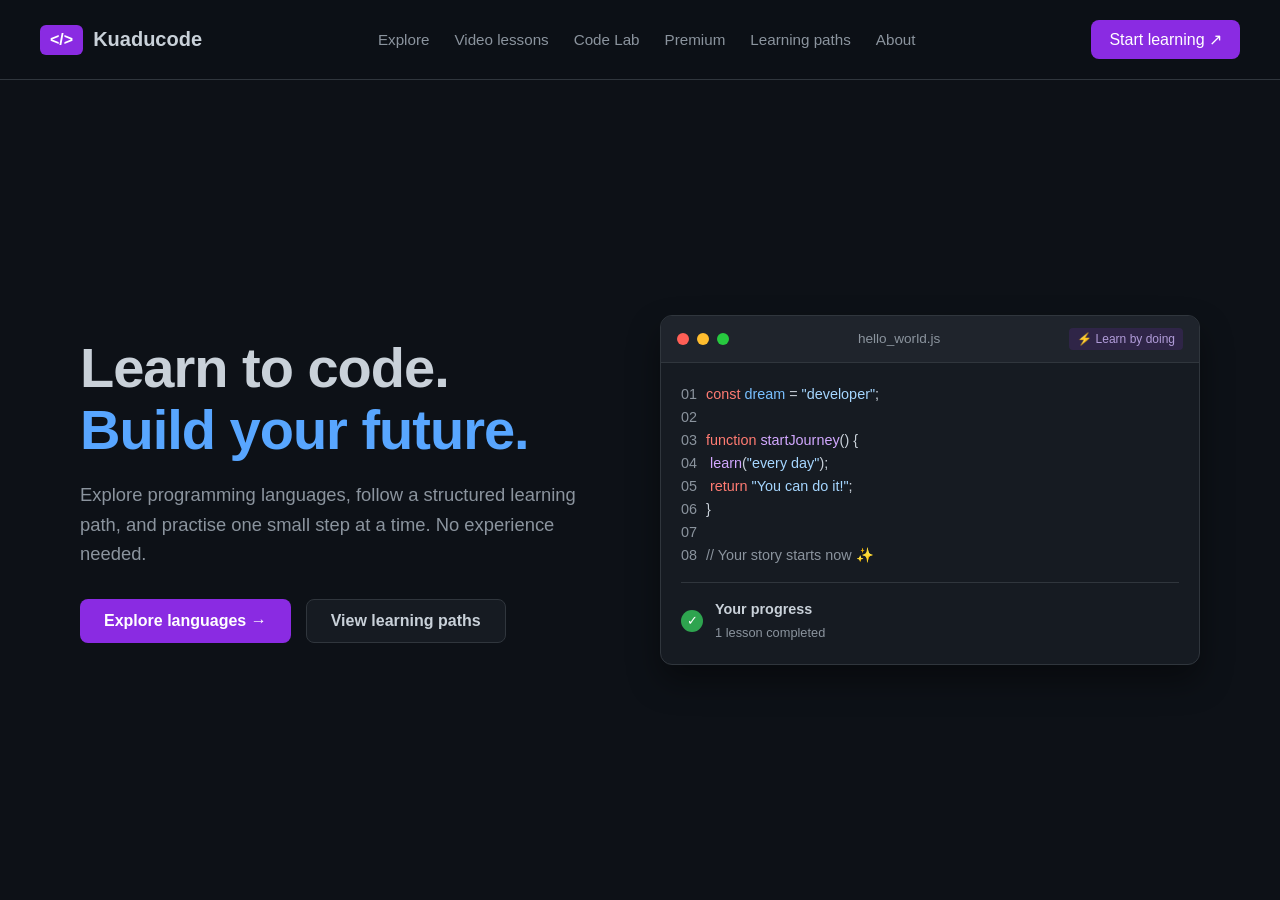
==== index.html @ ae0ae57b "Update index.html" ====
<!DOCTYPE html>
<html lang="en">
<head>
    <meta charset="UTF-8">
    <meta name="viewport" content="width=device-width, initial-scale=1.0">
    <title>KuaduCode — Learn to Code</title>
    <style>
        :root {
            --bg-base: #0d1117;
            --bg-surface: #161b22;
            --border-color: #30363d;
            --text-main: #c9d1d9;
            --text-muted: #8b949e;
            --accent-blue: #58a6ff;
            --accent-green: #2ea44f;
            --accent-purple: #8a2be2;
        }

        * {
            box-sizing: border-box;
            margin: 0;
            padding: 0;
            font-family: -apple-system, BlinkMacSystemFont, "Segoe UI", Roboto, Helvetica, Arial, sans-serif;
        }

        body {
            background-color: var(--bg-base);
            color: var(--text-main);
            min-height: 100vh;
            display: flex;
            flex-direction: column;
            overflow-x: hidden;
        }

        /* Navbar */
        header {
            display: flex;
            justify-content: space-between;
            align-items: center;
            padding: 20px 40px;
            border-bottom: 1px solid var(--border-color);
            background: rgba(13, 17, 23, 0.85);
            backdrop-filter: blur(10px);
            position: sticky;
            top: 0;
            z-index: 100;
        }

        .logo-container {
            display: flex;
            align-items: center;
            gap: 10px;
            text-decoration: none;
            color: var(--text-main);
            font-weight: bold;
            font-size: 1.25rem;
        }

        .logo-badge {
            background: var(--accent-purple);
            color: #fff;
            padding: 6px 10px;
            border-radius: 6px;
            font-size: 1rem;
        }

        nav {
            display: flex;
            gap: 25px;
            align-items: center;
        }

        nav a {
            color: var(--text-muted);
            text-decoration: none;
            font-size: 0.95rem;
            transition: color 0.2s;
        }

        nav a:hover {
            color: var(--accent-blue);
        }

        .btn-start {
            background-color: #8a2be2;
            color: white;
            padding: 10px 18px;
            border-radius: 8px;
            text-decoration: none;
            font-weight: 500;
            transition: background 0.2s;
        }

        .btn-start:hover {
            background-color: #7b1fa2;
        }

        /* Hero Section */
        .hero {
            display: grid;
            grid-template-columns: 1fr 1fr;
            gap: 40px;
            padding: 80px 40px;
            max-width: 1200px;
            margin: 0 auto;
            align-items: center;
            flex: 1;
        }

        .hero-content h1 {
            font-size: 3.5rem;
            line-height: 1.1;
            margin-bottom: 20px;
            letter-spacing: -1px;
        }

        .hero-content h1 span {
            color: var(--accent-blue);
        }

        .hero-content p {
            color: var(--text-muted);
            font-size: 1.15rem;
            line-height: 1.6;
            margin-bottom: 30px;
        }

        .hero-buttons {
            display: flex;
            gap: 15px;
        }

        .btn-primary {
            background-color: #8a2be2;
            color: white;
            padding: 12px 24px;
            border-radius: 8px;
            text-decoration: none;
            font-weight: 600;
            display: inline-flex;
            align-items: center;
            gap: 8px;
        }

        .btn-secondary {
            background-color: var(--bg-surface);
            border: 1px solid var(--border-color);
            color: var(--text-main);
            padding: 12px 24px;
            border-radius: 8px;
            text-decoration: none;
            font-weight: 600;
        }

        .btn-primary:hover { background-color: #7b1fa2; }
        .btn-secondary:hover { border-color: var(--text-muted); }

        /* Code Preview Card */
        .code-preview {
            background-color: var(--bg-surface);
            border: 1px solid var(--border-color);
            border-radius: 12px;
            box-shadow: 0 16px 32px rgba(0,0,0,0.4);
            overflow: hidden;
        }

        .code-header {
            background: #1f242c;
            padding: 12px 16px;
            display: flex;
            align-items: center;
            justify-content: space-between;
            border-bottom: 1px solid var(--border-color);
        }

        .code-dots {
            display: flex;
            gap: 8px;
        }

        .dot {
            width: 12px;
            height: 12px;
            border-radius: 50%;
        }

        .dot-red { background: #ff5f56; }
        .dot-yellow { background: #ffbd2e; }
        .dot-green { background: #27c93f; }

        .code-title {
            font-size: 0.85rem;
            color: var(--text-muted);
        }

        .code-badge {
            background: rgba(138, 43, 226, 0.15);
            color: #b19cd9;
            padding: 4px 8px;
            border-radius: 4px;
            font-size: 0.75rem;
        }

        .code-body {
            padding: 20px;
            font-family: ui-monospace, SFMono-Regular, Menlo, Monaco, Consolas, monospace;
            font-size: 0.9rem;
            line-height: 1.6;
        }

        .line-num {
            color: var(--text-muted);
            display: inline-block;
            width: 25px;
            user-select: none;
        }

        .kw { color: #ff7b72; }
        .var { color: #79c0ff; }
        .str { color: #a5d6ff; }
        .func { color: #d2a8ff; }

        .progress-box {
            margin-top: 15px;
            padding-top: 15px;
            border-top: 1px solid var(--border-color);
            display: flex;
            align-items: center;
            gap: 12px;
            font-family: sans-serif;
            font-size: 0.9rem;
        }

        .check-icon {
            background: var(--accent-green);
            color: white;
            width: 22px;
            height: 22px;
            border-radius: 50%;
            display: flex;
            align-items: center;
            justify-content: center;
            font-size: 0.8rem;
        }

        @media (max-width: 900px) {
            .hero {
                grid-template-columns: 1fr;
                padding: 40px 20px;
            }
            .hero-content h1 {
                font-size: 2.5rem;
            }
            header {
                padding: 15px 20px;
            }
            nav {
                display: none;
            }
        }
    </style>
</head>
<body>

    <header>
        <a href="#" class="logo-container">
            <div class="logo-badge">&lt;/&gt;</div>
            Kuaducode
        </a>
        <nav>
            <a href="#">Explore</a>
            <a href="#">Video lessons</a>
            <a href="code.html">Code Lab</a>
            <a href="premium.html">Premium</a>
            <a href="#">Learning paths</a>
            <a href="#">About</a>
        </nav>
        <a href="code.html" class="btn-start">Start learning ↗</a>
    </header>

    <main class="hero">
        <div class="hero-content">
            <h1>Learn to code.<br><span>Build your future.</span></h1>
            <p>Explore programming languages, follow a structured learning path, and practise one small step at a time. No experience needed.</p>
            <div class="hero-buttons">
                <a href="code.html" class="btn-primary">Explore languages →</a>
                <a href="#" class="btn-secondary">View learning paths</a>
            </div>
        </div>

        <div class="code-preview">
            <div class="code-header">
                <div class="code-dots">
                    <div class="dot dot-red"></div>
                    <div class="dot dot-yellow"></div>
                    <div class="dot dot-green"></div>
                </div>
                <div class="code-title">hello_world.js</div>
                <div class="code-badge">⚡ Learn by doing</div>
            </div>
            <div class="code-body">
                <div><span class="line-num">01</span><span class="kw">const</span> <span class="var">dream</span> = <span class="str">"developer"</span>;</div>
                <div><span class="line-num">02</span></div>
                <div><span class="line-num">03</span><span class="kw">function</span> <span class="func">startJourney</span>() {</div>
                <div><span class="line-num">04</span>    <span class="func">learn</span>(<span class="str">"every day"</span>);</div>
                <div><span class="line-num">05</span>    <span class="kw">return</span> <span class="str">"You can do it!"</span>;</div>
                <div><span class="line-num">06</span>}</div>
                <div><span class="line-num">07</span></div>
                <div><span class="line-num">08</span><span style="color: var(--text-muted)">// Your story starts now ✨</span></div>
                
                <div class="progress-box">
                    <div class="check-icon">✓</div>
                    <div>
                        <strong>Your progress</strong><br>
                        <span style="color: var(--text-muted); font-size: 0.8rem;">1 lesson completed</span>
                    </div>
                </div>
            </div>
        </div>
    </main>

</body>
</html>
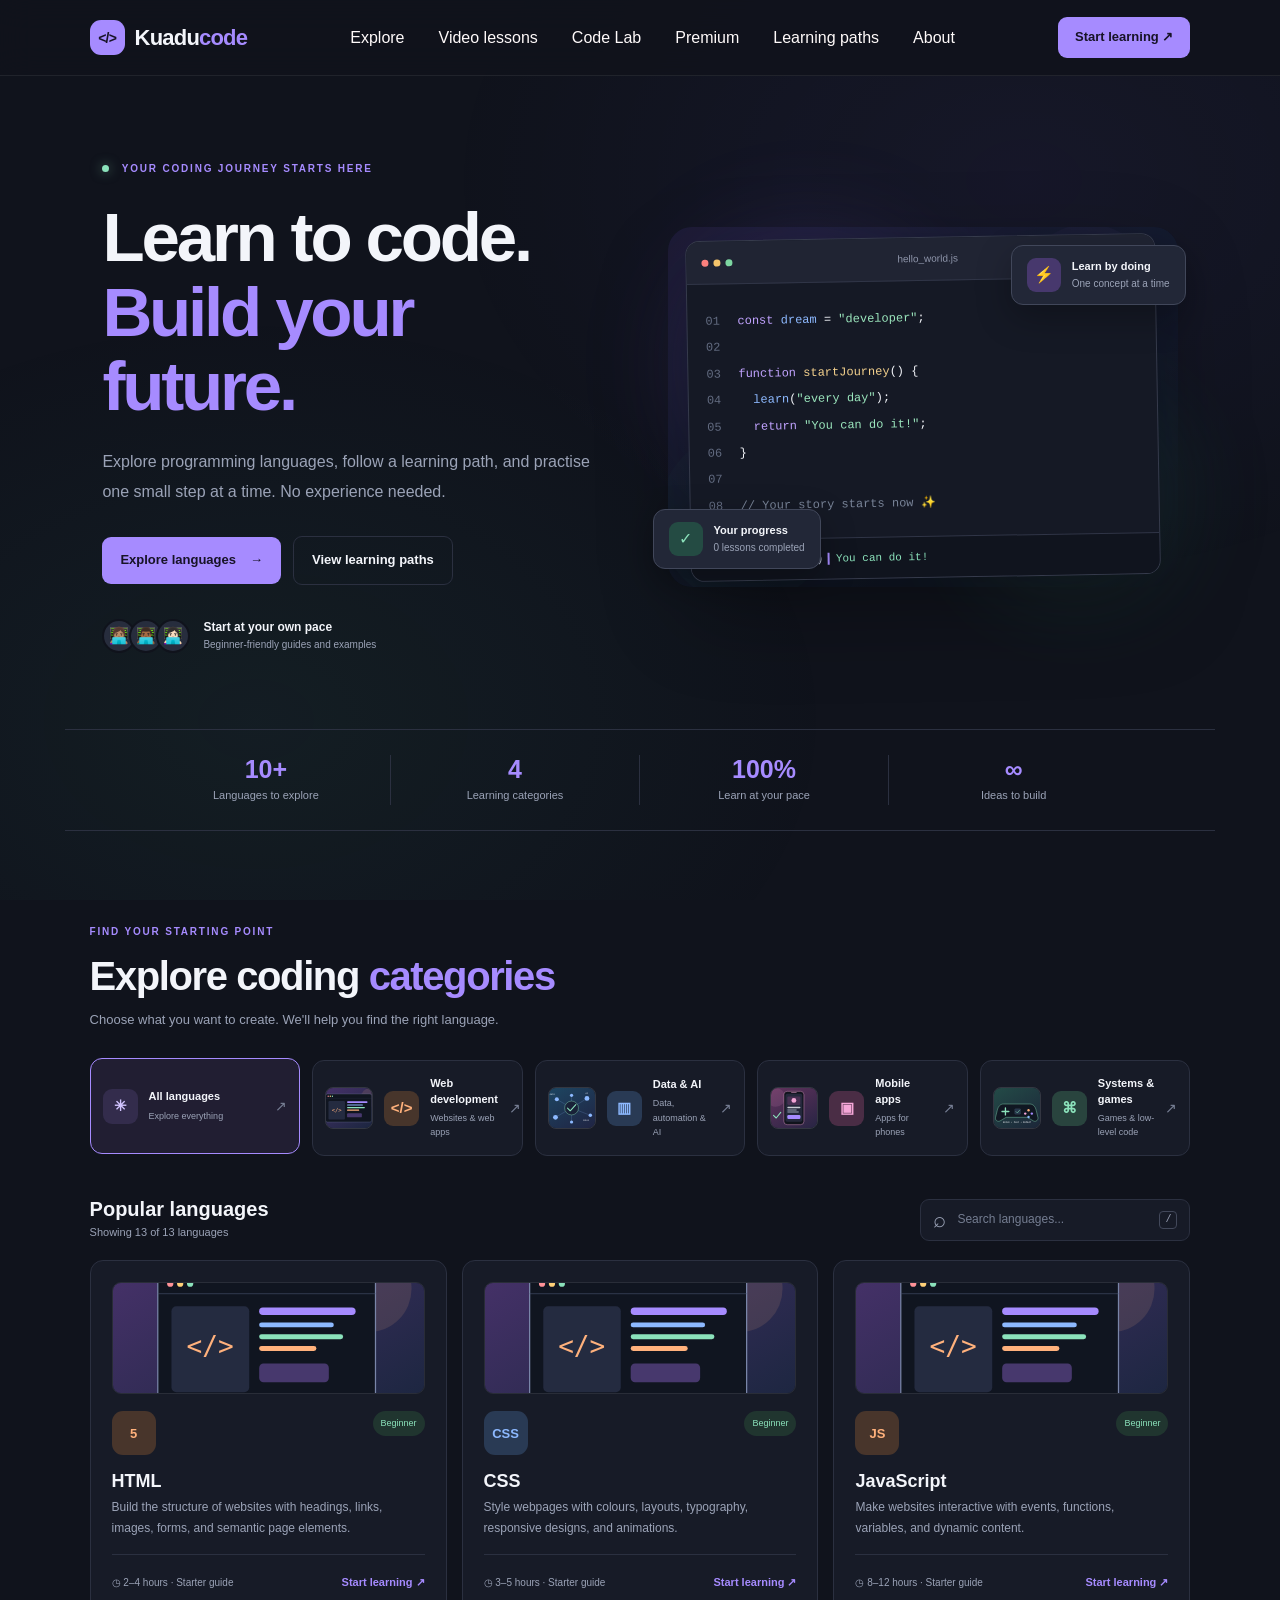
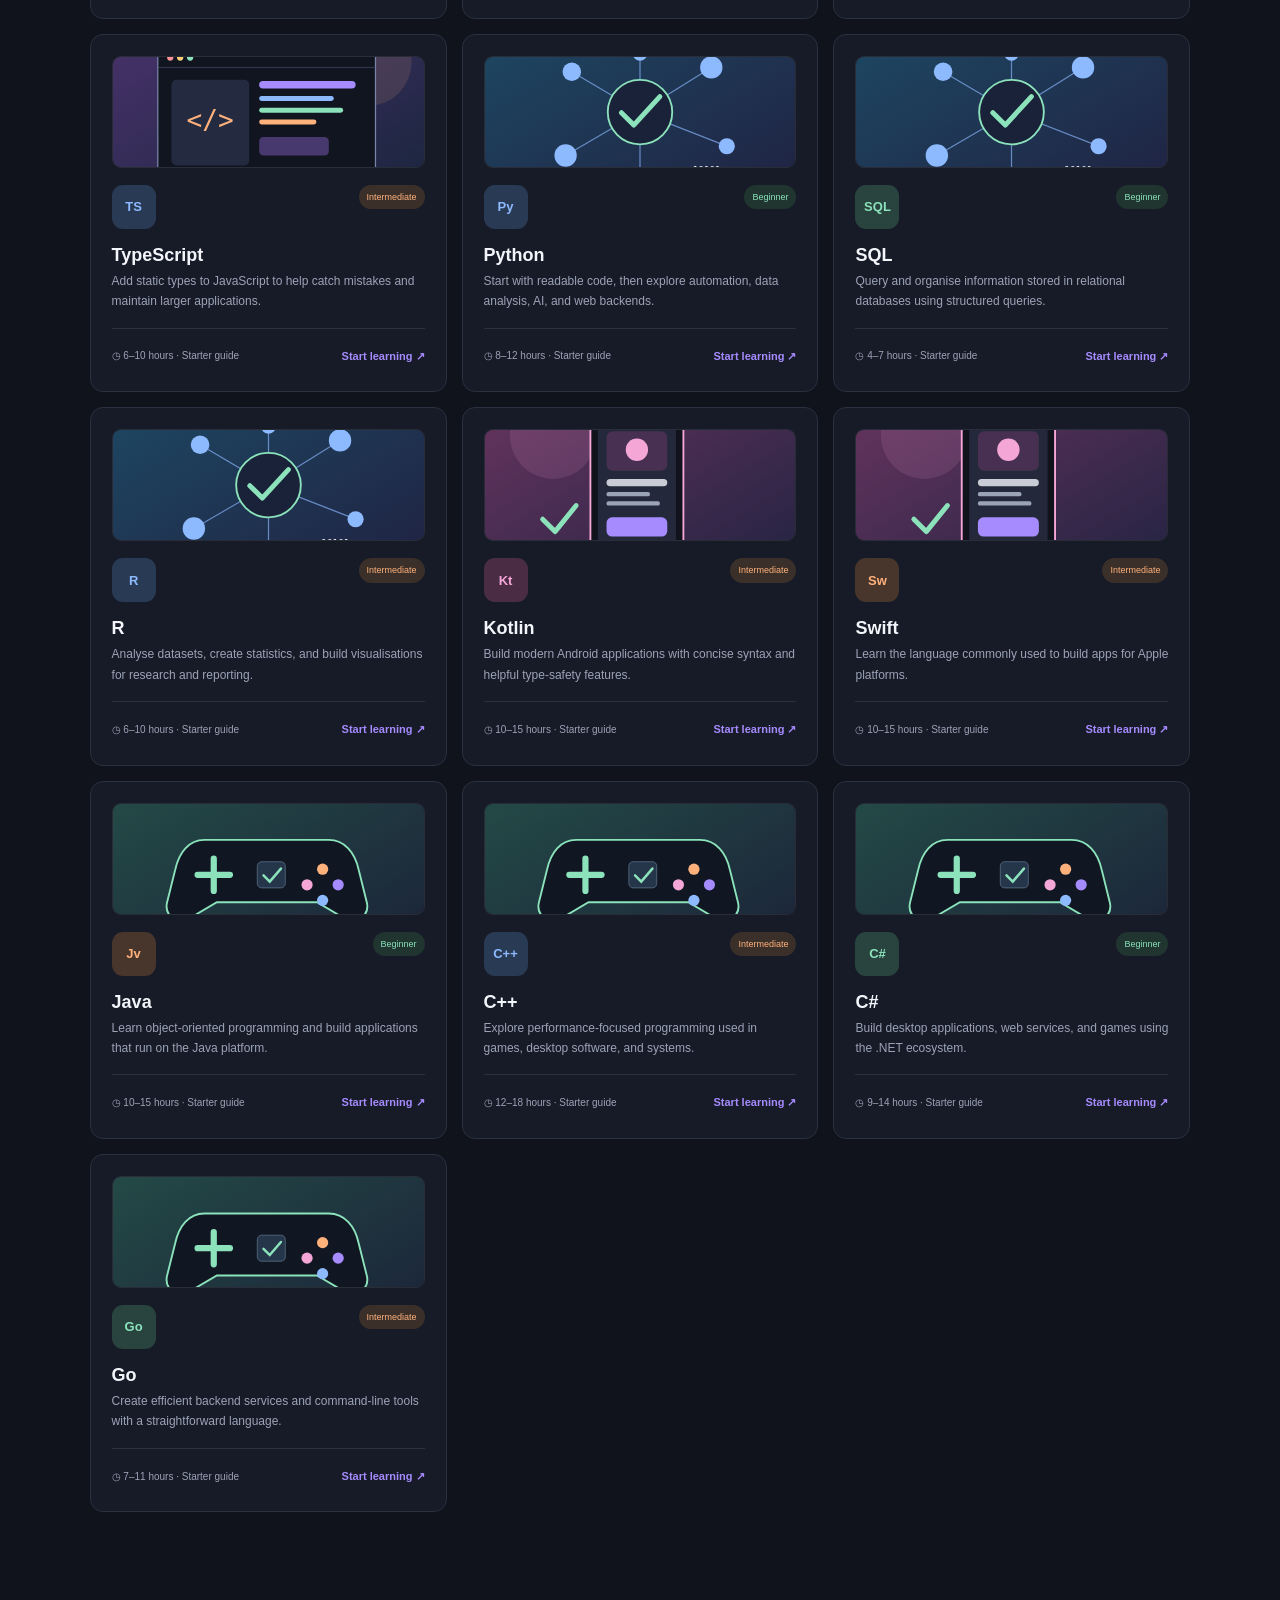
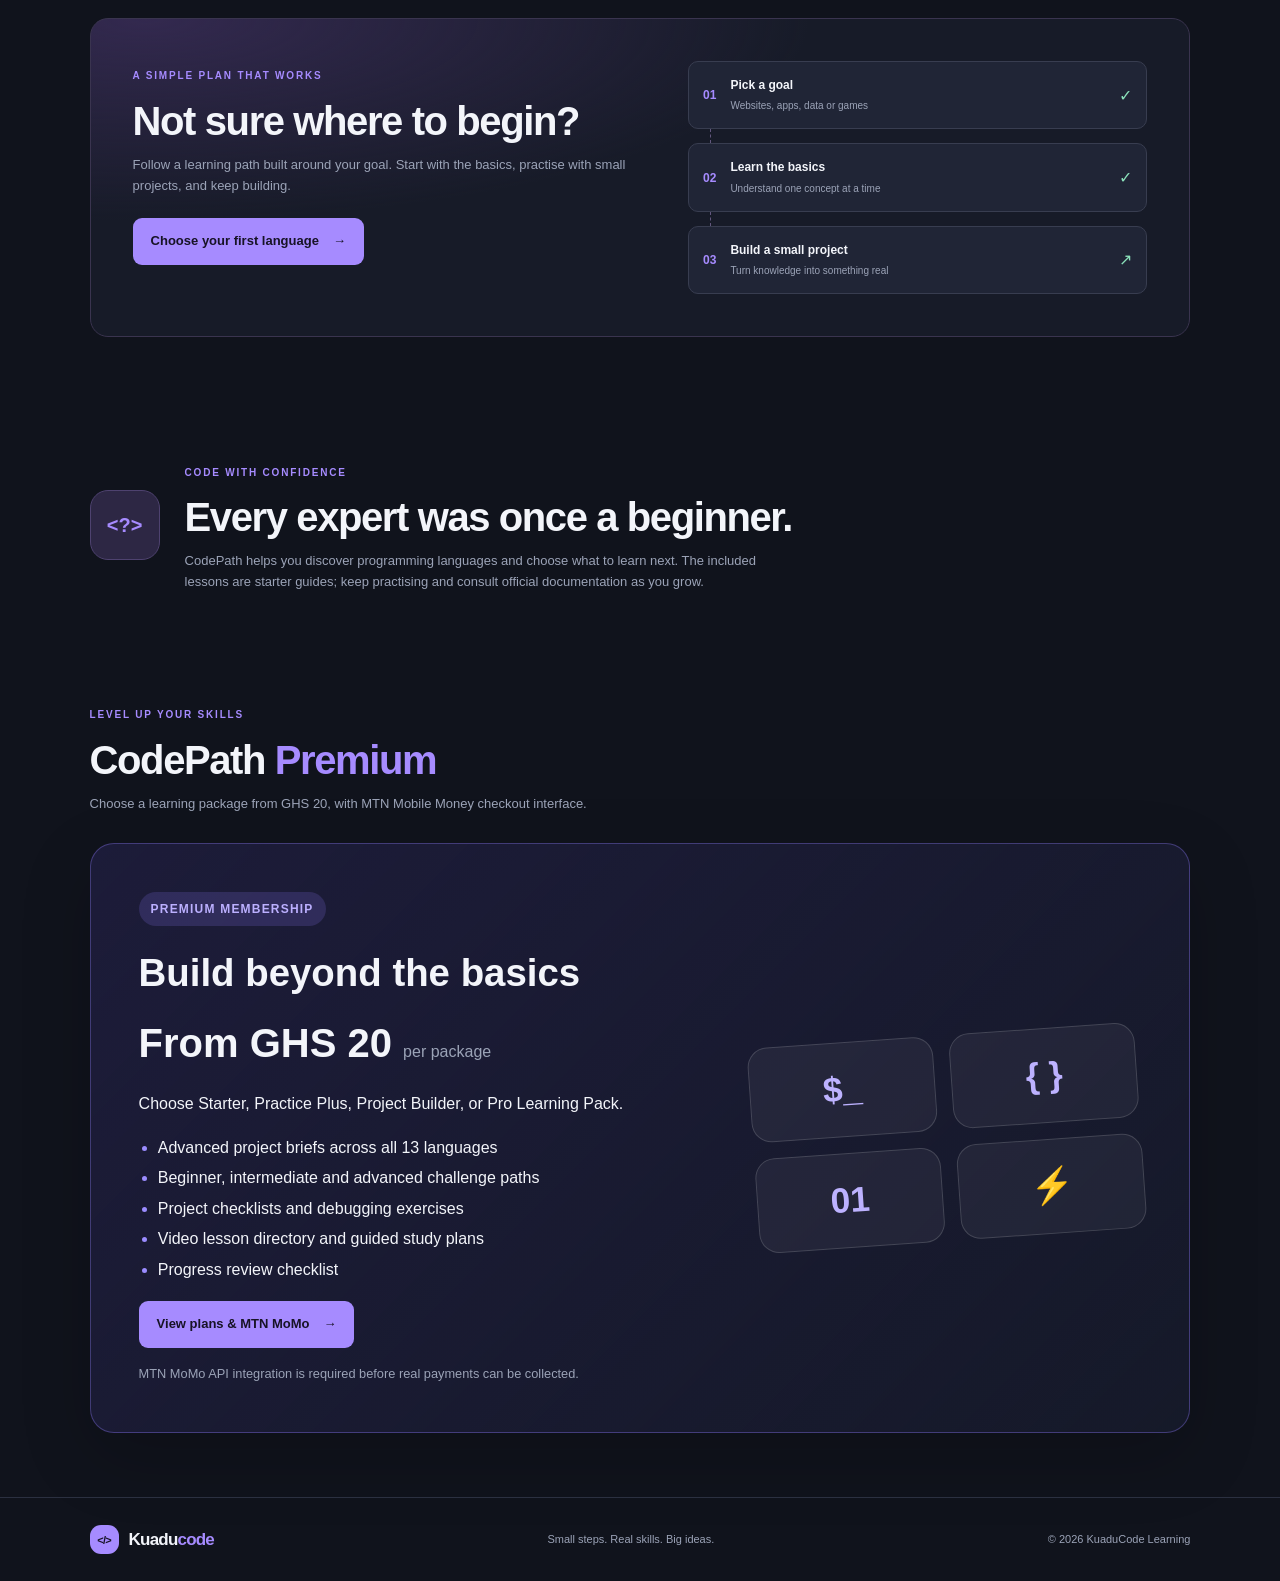
==== commit d51b0def: "Update index.html" ====
--- a/index.html
+++ b/index.html
@@ -1,323 +1,139 @@
 <!DOCTYPE html>
 <html lang="en">
 <head>
-    <meta charset="UTF-8">
-    <meta name="viewport" content="width=device-width, initial-scale=1.0">
-    <title>KuaduCode — Learn to Code</title>
-    <style>
-        :root {
-            --bg-base: #0d1117;
-            --bg-surface: #161b22;
-            --border-color: #30363d;
-            --text-main: #c9d1d9;
-            --text-muted: #8b949e;
-            --accent-blue: #58a6ff;
-            --accent-green: #2ea44f;
-            --accent-purple: #8a2be2;
-        }
-
-        * {
-            box-sizing: border-box;
-            margin: 0;
-            padding: 0;
-            font-family: -apple-system, BlinkMacSystemFont, "Segoe UI", Roboto, Helvetica, Arial, sans-serif;
-        }
-
-        body {
-            background-color: var(--bg-base);
-            color: var(--text-main);
-            min-height: 100vh;
-            display: flex;
-            flex-direction: column;
-            overflow-x: hidden;
-        }
-
-        /* Navbar */
-        header {
-            display: flex;
-            justify-content: space-between;
-            align-items: center;
-            padding: 20px 40px;
-            border-bottom: 1px solid var(--border-color);
-            background: rgba(13, 17, 23, 0.85);
-            backdrop-filter: blur(10px);
-            position: sticky;
-            top: 0;
-            z-index: 100;
-        }
-
-        .logo-container {
-            display: flex;
-            align-items: center;
-            gap: 10px;
-            text-decoration: none;
-            color: var(--text-main);
-            font-weight: bold;
-            font-size: 1.25rem;
-        }
-
-        .logo-badge {
-            background: var(--accent-purple);
-            color: #fff;
-            padding: 6px 10px;
-            border-radius: 6px;
-            font-size: 1rem;
-        }
-
-        nav {
-            display: flex;
-            gap: 25px;
-            align-items: center;
-        }
-
-        nav a {
-            color: var(--text-muted);
-            text-decoration: none;
-            font-size: 0.95rem;
-            transition: color 0.2s;
-        }
-
-        nav a:hover {
-            color: var(--accent-blue);
-        }
-
-        .btn-start {
-            background-color: #8a2be2;
-            color: white;
-            padding: 10px 18px;
-            border-radius: 8px;
-            text-decoration: none;
-            font-weight: 500;
-            transition: background 0.2s;
-        }
-
-        .btn-start:hover {
-            background-color: #7b1fa2;
-        }
-
-        /* Hero Section */
-        .hero {
-            display: grid;
-            grid-template-columns: 1fr 1fr;
-            gap: 40px;
-            padding: 80px 40px;
-            max-width: 1200px;
-            margin: 0 auto;
-            align-items: center;
-            flex: 1;
-        }
-
-        .hero-content h1 {
-            font-size: 3.5rem;
-            line-height: 1.1;
-            margin-bottom: 20px;
-            letter-spacing: -1px;
-        }
-
-        .hero-content h1 span {
-            color: var(--accent-blue);
-        }
-
-        .hero-content p {
-            color: var(--text-muted);
-            font-size: 1.15rem;
-            line-height: 1.6;
-            margin-bottom: 30px;
-        }
-
-        .hero-buttons {
-            display: flex;
-            gap: 15px;
-        }
-
-        .btn-primary {
-            background-color: #8a2be2;
-            color: white;
-            padding: 12px 24px;
-            border-radius: 8px;
-            text-decoration: none;
-            font-weight: 600;
-            display: inline-flex;
-            align-items: center;
-            gap: 8px;
-        }
-
-        .btn-secondary {
-            background-color: var(--bg-surface);
-            border: 1px solid var(--border-color);
-            color: var(--text-main);
-            padding: 12px 24px;
-            border-radius: 8px;
-            text-decoration: none;
-            font-weight: 600;
-        }
-
-        .btn-primary:hover { background-color: #7b1fa2; }
-        .btn-secondary:hover { border-color: var(--text-muted); }
-
-        /* Code Preview Card */
-        .code-preview {
-            background-color: var(--bg-surface);
-            border: 1px solid var(--border-color);
-            border-radius: 12px;
-            box-shadow: 0 16px 32px rgba(0,0,0,0.4);
-            overflow: hidden;
-        }
-
-        .code-header {
-            background: #1f242c;
-            padding: 12px 16px;
-            display: flex;
-            align-items: center;
-            justify-content: space-between;
-            border-bottom: 1px solid var(--border-color);
-        }
-
-        .code-dots {
-            display: flex;
-            gap: 8px;
-        }
-
-        .dot {
-            width: 12px;
-            height: 12px;
-            border-radius: 50%;
-        }
-
-        .dot-red { background: #ff5f56; }
-        .dot-yellow { background: #ffbd2e; }
-        .dot-green { background: #27c93f; }
-
-        .code-title {
-            font-size: 0.85rem;
-            color: var(--text-muted);
-        }
-
-        .code-badge {
-            background: rgba(138, 43, 226, 0.15);
-            color: #b19cd9;
-            padding: 4px 8px;
-            border-radius: 4px;
-            font-size: 0.75rem;
-        }
-
-        .code-body {
-            padding: 20px;
-            font-family: ui-monospace, SFMono-Regular, Menlo, Monaco, Consolas, monospace;
-            font-size: 0.9rem;
-            line-height: 1.6;
-        }
-
-        .line-num {
-            color: var(--text-muted);
-            display: inline-block;
-            width: 25px;
-            user-select: none;
-        }
-
-        .kw { color: #ff7b72; }
-        .var { color: #79c0ff; }
-        .str { color: #a5d6ff; }
-        .func { color: #d2a8ff; }
-
-        .progress-box {
-            margin-top: 15px;
-            padding-top: 15px;
-            border-top: 1px solid var(--border-color);
-            display: flex;
-            align-items: center;
-            gap: 12px;
-            font-family: sans-serif;
-            font-size: 0.9rem;
-        }
-
-        .check-icon {
-            background: var(--accent-green);
-            color: white;
-            width: 22px;
-            height: 22px;
-            border-radius: 50%;
-            display: flex;
-            align-items: center;
-            justify-content: center;
-            font-size: 0.8rem;
-        }
-
-        @media (max-width: 900px) {
-            .hero {
-                grid-template-columns: 1fr;
-                padding: 40px 20px;
-            }
-            .hero-content h1 {
-                font-size: 2.5rem;
-            }
-            header {
-                padding: 15px 20px;
-            }
-            nav {
-                display: none;
-            }
-        }
-    </style>
+  <meta charset="UTF-8">
+  <meta name="viewport" content="width=device-width, initial-scale=1.0">
+  <meta name="description" content="Learn programming languages by category with beginner-friendly paths, lessons, and examples.">
+  <meta name="theme-color" content="#10131c">
+  <title>KuaduCode — Learn to Code</title>
+  <link rel="stylesheet" href="style.css">
+  <script src="script.js" defer></script>
 </head>
 <body>
+  <header class="topbar">
+    <a class="brand" href="#" aria-label=" KuaduCode home">
+      <span class="brand-mark" aria-hidden="true">&lt;/&gt;</span>
+      <span>Kuadu<span class="brand-accent">code</span></span>
+    </a>
+    <nav class="nav-links" id="navLinks" aria-label="Main navigation">
+      <a href="#explore">Explore</a>
+      <a href="video-lessons.html">Video lessons</a>
+        <a href='code.html'>Code Lab</a>
+      <a href="#premium">Premium</a>
+      <a href="#learning-path">Learning paths</a>
+      <a href="#about">About</a>
+    </nav>
+    <a class="top-cta" href="#explore">Start learning <span aria-hidden="true">↗</span></a>
+    <button class="mobile-menu" id="mobileMenu" aria-label="Toggle navigation" aria-expanded="false">☰</button>
+  </header>
 
-    <header>
-        <a href="#" class="logo-container">
-            <div class="logo-badge">&lt;/&gt;</div>
-            Kuaducode
-        </a>
-        <nav>
-            <a href="#">Explore</a>
-            <a href="#">Video lessons</a>
-            <a href="code.html">Code Lab</a>
-            <a href="premium.html">Premium</a>
-            <a href="#">Learning paths</a>
-            <a href="#">About</a>
-        </nav>
-        <a href="code.html" class="btn-start">Start learning ↗</a>
-    </header>
+  <main>
+    <section class="hero">
+      <div class="hero-copy">
+        <div class="eyebrow"><span class="live-dot"></span> YOUR CODING JOURNEY STARTS HERE</div>
+        <h1>Learn to code.<br><span>Build your future.</span></h1>
+        <p class="hero-text">Explore programming languages, follow a learning path, and practise one small step at a time. No experience needed.</p>
+        <div class="hero-actions">
+          <a class="btn btn-primary" href="#explore">Explore languages <span aria-hidden="true">→</span></a>
+          <a class="btn btn-quiet" href="#learning-path">View learning paths</a>
+        </div>
+        <div class="hero-proof">
+          <div class="avatar-stack" aria-hidden="true"><span>👩🏽‍💻</span><span>👨🏾‍💻</span><span>👩🏻‍💻</span></div>
+          <p><strong>Start at your own pace</strong><br><small>Beginner-friendly guides and examples</small></p>
+        </div>
+      </div>
+      <div class="hero-art" aria-label="Illustration of code on a computer screen"><img class="hero-image" src="images/hero-coding.svg" alt="Colourful illustration of a code editor on a computer screen" fetchpriority="high">
+        <div class="glow glow-one"></div><div class="glow glow-two"></div>
+        <div class="code-window">
+          <div class="window-bar"><div class="window-dots"><i></i><i></i><i></i></div><span>hello_world.js</span><span class="window-menu">•••</span></div>
+          <div class="code-content">
+            <div><span class="line-no">01</span><span class="code-purple">const</span> <span class="code-blue">dream</span> = <span class="code-green">"developer"</span>;</div>
+            <div><span class="line-no">02</span></div>
+            <div><span class="line-no">03</span><span class="code-purple">function</span> <span class="code-yellow">startJourney</span>() {</div>
+            <div><span class="line-no">04</span>&nbsp;&nbsp;<span class="code-blue">learn</span>(<span class="code-green">"every day"</span>);</div>
+            <div><span class="line-no">05</span>&nbsp;&nbsp;<span class="code-purple">return</span> <span class="code-green">"You can do it!"</span>;</div>
+            <div><span class="line-no">06</span>}</div>
+            <div><span class="line-no">07</span></div>
+            <div><span class="line-no">08</span><span class="code-muted">// Your story starts now ✨</span></div>
+          </div>
+          <div class="terminal"><span class="terminal-prompt">›</span> <span>startJourney()</span><span class="terminal-cursor"></span><b> You can do it!</b></div>
+        </div>
+        <div class="floating-card float-top"><span class="float-icon">⚡</span><div><strong>Learn by doing</strong><small>One concept at a time</small></div></div>
+        <div class="floating-card float-bottom"><span class="float-icon green">✓</span><div><strong>Your progress</strong><small id="heroProgress">0 lessons completed</small></div></div>
+      </div>
+    </section>
 
-    <main class="hero">
-        <div class="hero-content">
-            <h1>Learn to code.<br><span>Build your future.</span></h1>
-            <p>Explore programming languages, follow a structured learning path, and practise one small step at a time. No experience needed.</p>
-            <div class="hero-buttons">
-                <a href="code.html" class="btn-primary">Explore languages →</a>
-                <a href="#" class="btn-secondary">View learning paths</a>
-            </div>
+    <section class="stats-row" aria-label="Website features">
+      <div><strong>10+</strong><span>Languages to explore</span></div>
+      <div><strong>4</strong><span>Learning categories</span></div>
+      <div><strong>100%</strong><span>Learn at your pace</span></div>
+      <div><strong>∞</strong><span>Ideas to build</span></div>
+    </section>
+
+    <section class="explore section" id="explore">
+      <div class="section-heading">
+        <div><span class="eyebrow">FIND YOUR STARTING POINT</span><h2>Explore coding <span>categories</span></h2><p>Choose what you want to create. We'll help you find the right language.</p></div>
+      </div>
+      <div class="category-grid" id="categoryGrid">
+        <button class="category-card active" data-category="all"><span class="category-symbol">✳</span><span><strong>All languages</strong><small>Explore everything</small></span><span class="category-arrow">↗</span></button>
+        <button class="category-card" data-category="web"><img class="category-thumb" src="images/web-development.svg" alt="" loading="lazy"><span class="category-symbol orange">&lt;/&gt;</span><span><strong>Web development</strong><small>Websites & web apps</small></span><span class="category-arrow">↗</span></button>
+        <button class="category-card" data-category="data"><img class="category-thumb" src="images/data-ai.svg" alt="" loading="lazy"><span class="category-symbol blue">▥</span><span><strong>Data & AI</strong><small>Data, automation & AI</small></span><span class="category-arrow">↗</span></button>
+        <button class="category-card" data-category="mobile"><img class="category-thumb" src="images/mobile-apps.svg" alt="" loading="lazy"><span class="category-symbol pink">▣</span><span><strong>Mobile apps</strong><small>Apps for phones</small></span><span class="category-arrow">↗</span></button>
+        <button class="category-card" data-category="systems"><img class="category-thumb" src="images/systems-games.svg" alt="" loading="lazy"><span class="category-symbol green">⌘</span><span><strong>Systems & games</strong><small>Games & low-level code</small></span><span class="category-arrow">↗</span></button>
+      </div>
+
+      <div class="language-toolbar">
+        <div><h3 id="languageHeading">Popular languages</h3><p id="resultCount">Showing all languages</p></div>
+        <label class="search-box"><span aria-hidden="true">⌕</span><input id="languageSearch" type="search" placeholder="Search languages..." autocomplete="off" aria-label="Search programming languages"><kbd>/</kbd></label>
+      </div>
+      <div class="language-grid" id="languageGrid" aria-live="polite"></div>
+      <p class="empty-state" id="emptyState" hidden>No languages match that search. Try another keyword.</p>
+    </section>
+
+    <section class="learning-section section" id="learning-path">
+      <div class="learning-banner">
+        <div class="learning-copy"><span class="eyebrow">A SIMPLE PLAN THAT WORKS</span><h2>Not sure where to begin?</h2><p>Follow a learning path built around your goal. Start with the basics, practise with small projects, and keep building.</p><a class="btn btn-primary" href="#explore">Choose your first language <span aria-hidden="true">→</span></a></div>
+        <div class="path-steps">
+          <div class="path-step"><span class="step-number">01</span><div><strong>Pick a goal</strong><small>Websites, apps, data or games</small></div><span class="step-check">✓</span></div>
+          <div class="path-connector"></div>
+          <div class="path-step"><span class="step-number">02</span><div><strong>Learn the basics</strong><small>Understand one concept at a time</small></div><span class="step-check">✓</span></div>
+          <div class="path-connector"></div>
+          <div class="path-step"><span class="step-number">03</span><div><strong>Build a small project</strong><small>Turn knowledge into something real</small></div><span class="step-check">↗</span></div>
         </div>
+      </div>
+    </section>
 
-        <div class="code-preview">
-            <div class="code-header">
-                <div class="code-dots">
-                    <div class="dot dot-red"></div>
-                    <div class="dot dot-yellow"></div>
-                    <div class="dot dot-green"></div>
-                </div>
-                <div class="code-title">hello_world.js</div>
-                <div class="code-badge">⚡ Learn by doing</div>
-            </div>
-            <div class="code-body">
-                <div><span class="line-num">01</span><span class="kw">const</span> <span class="var">dream</span> = <span class="str">"developer"</span>;</div>
-                <div><span class="line-num">02</span></div>
-                <div><span class="line-num">03</span><span class="kw">function</span> <span class="func">startJourney</span>() {</div>
-                <div><span class="line-num">04</span>    <span class="func">learn</span>(<span class="str">"every day"</span>);</div>
-                <div><span class="line-num">05</span>    <span class="kw">return</span> <span class="str">"You can do it!"</span>;</div>
-                <div><span class="line-num">06</span>}</div>
-                <div><span class="line-num">07</span></div>
-                <div><span class="line-num">08</span><span style="color: var(--text-muted)">// Your story starts now ✨</span></div>
-                
-                <div class="progress-box">
-                    <div class="check-icon">✓</div>
-                    <div>
-                        <strong>Your progress</strong><br>
-                        <span style="color: var(--text-muted); font-size: 0.8rem;">1 lesson completed</span>
-                    </div>
-                </div>
-            </div>
-        </div>
-    </main>
+    <section class="about-section section" id="about">
+      <div class="about-icon">&lt;?&gt;</div>
+      <div><span class="eyebrow">CODE WITH CONFIDENCE</span><h2>Every expert was once a beginner.</h2><p>CodePath helps you discover programming languages and choose what to learn next. The included lessons are starter guides; keep practising and consult official documentation as you grow.</p></div>
+    </section>
+  
+    <section class="section premium-section" id="premium">
+      <div class="section-heading"><div><span class="eyebrow">LEVEL UP YOUR SKILLS</span><h2>CodePath <span>Premium</span></h2><p>Choose a learning package from GHS 20, with MTN Mobile Money checkout interface.</p></div></div>
+      <div class="premium-card">
+        <div><span class="premium-badge">PREMIUM MEMBERSHIP</span><h3>Build beyond the basics</h3><p class="premium-price">From GHS 20 <span>per package</span></p><p>Choose Starter, Practice Plus, Project Builder, or Pro Learning Pack.</p>
+        <ul><li>Advanced project briefs across all 13 languages</li><li>Beginner, intermediate and advanced challenge paths</li><li>Project checklists and debugging exercises</li><li>Video lesson directory and guided study plans</li><li>Progress review checklist</li></ul>
+        <a class="btn btn-primary" href="premium.html">View plans & MTN MoMo <span aria-hidden="true">→</span></a>
+        <small class="premium-note">MTN MoMo API integration is required before real payments can be collected.</small></div>
+        <div class="premium-art" aria-hidden="true"><span>$_</span><span>{ }</span><span>01</span><span>⚡</span></div>
+      </div>
+    </section>
+</main>
 
+  <footer class="footer"><a class="brand" href="#"><span class="brand-mark">&lt;/&gt;</span><span>Kuadu<span class="brand-accent">code</span></span></a><p>Small steps. Real skills. Big ideas.</p><span>© <span id="year"></span> KuaduCode Learning</span></footer>
+
+  <dialog class="lesson-dialog" id="lessonDialog" aria-labelledby="dialogTitle">
+    <button class="dialog-close" id="dialogClose" aria-label="Close lesson">×</button>
+    <div class="dialog-icon" id="dialogIcon">JS</div>
+    <span class="eyebrow" id="dialogCategory">WEB DEVELOPMENT</span>
+    <h2 id="dialogTitle">Learn JavaScript</h2>
+    <p id="dialogDescription"></p>
+    <div class="lesson-block"><h3>Your first concept</h3><p id="dialogLesson"></p><pre><code id="dialogCode"></code></pre><button class="copy-button" id="copyCode">Copy example</button></div>
+    <div class="lesson-tip"><strong>Practice tip</strong><p id="dialogTip"></p></div>
+    <button class="btn btn-primary complete-button" id="completeLesson">Mark lesson complete ✓</button>
+    <p class="dialog-note" id="dialogNote"></p>
+  </dialog>
+
+  <div class="toast" id="toast" role="status" aria-live="polite"></div>
 </body>
 </html>
--- a/style.css
+++ b/style.css
@@ -0,0 +1,134 @@
+@import url('https://fonts.googleapis.com/css2?family=DM+Sans:wght@400;500;600;700&family=Space+Grotesk:wght@400;500;600;700&display=swap');
+
+:root{--bg:#10131c;--panel:#171b27;--panel2:#1d2230;--line:#2b3040;--text:#f3f5fa;--muted:#9ba3b7;--purple:#a68bff;--purple2:#8262ed;--green:#8be2bb;--orange:#ffb17c;--blue:#8db9ff;--pink:#f4a6d7}
+*{box-sizing:border-box}
+html{scroll-behavior:smooth;scroll-padding-top:90px}
+body{margin:0;background:#10131c;color:var(--text);font-family:'DM Sans',sans-serif;line-height:1.6;position:relative}
+body::before{content:'';position:fixed;inset:0;z-index:-1;background:
+  url("data:image/svg+xml,%3Csvg xmlns='http://www.w3.org/2000/svg' width='400' height='400' viewBox='0 0 400 400'%3E%3Cdefs%3E%3Cpattern id='bg' x='0' y='0' width='80' height='80' patternUnits='userSpaceOnUse'%3E%3Crect width='80' height='80' fill='none'/%3E%3Cg fill='none' stroke='rgba(166,139,255,0.06)' stroke-width='0.5'%3E%3Cpath d='M0 40h80M40 0v80'/%3E%3C/g%3E%3Ctext x='6' y='28' font-size='11' fill='rgba(139,226,187,0.025)' font-family='monospace'%3E%7B%7D%3C/text%3E%3Ctext x='46' y='66' font-size='9' fill='rgba(166,139,255,0.025)' font-family='monospace'%3E%3C/%3E%3Ctext x='4' y='70' font-size='8' fill='rgba(141,185,255,0.025)' font-family='monospace'%3E=&gt;%3C/text%3E%3Ctext x='40' y='25' font-size='8' fill='rgba(244,161,215,0.02)' font-family='monospace'%3E_%3C/text%3E%3Ctext x='28' y='46' font-size='7' fill='rgba(255,177,124,0.02)' font-family='monospace'%3E//%3C/text%3E%3C/pattern%3E%3C/defs%3E%3Crect width='400' height='400' fill='url(%23bg)'/%3E%3C/svg%3E") repeat,
+  radial-gradient(ellipse at 80% 20%,rgba(122,94,255,.06) 0%,transparent 40%),
+  radial-gradient(ellipse at 20% 80%,rgba(75,200,160,.06) 0%,transparent 40%);pointer-events:none}
+
+body::after{content:'';position:fixed;inset:0;z-index:-1;pointer-events:none;overflow:hidden}
+a{color:inherit;text-decoration:none}
+button,input{font:inherit}
+button{cursor:pointer}
+:focus-visible{outline:3px solid var(--purple);outline-offset:3px}
+.topbar{height:76px;padding:0 7%;display:flex;align-items:center;justify-content:space-between;gap:24px;border-bottom:1px solid rgba(255,255,255,.07);background:rgba(16,19,28,.94);position:sticky;top:0;z-index:10;backdrop-filter:blur(16px)}
+.brand{display:inline-flex;align-items:center;gap:10px;font:700 22px 'Space Grotesk',sans-serif;letter-spacing:-.8px}
+.brand-mark{width:35px;height:35px;display:grid;place-items:center;border-radius:11px;background:var(--purple);color:#171326;font-size:14px}
+.brand-accent{color:var(--purple)}
+.nav-links{display:flex;gap:34px;color:snow;font-size:13px,border-style:solid,white;border-radius:50px; }
+.nav-links a:hover{color:var(--text)}
+.top-cta{background:var(--purple);color:#171326;padding:10px 17px;border-radius:9px;font-weight:700;font-size:13px}
+.mobile-menu{display:none;background:transparent;border:0;color:var(--text);font-size:25px}
+.hero{padding:85px 8% 76px;display:grid;grid-template-columns:1fr 1fr;gap:55px;align-items:center;max-width:1500px;margin:auto;overflow:hidden}
+.eyebrow{font-size:10px;font-weight:700;letter-spacing:1.8px;color:var(--purple)}
+.live-dot{display:inline-block;width:7px;height:7px;border-radius:50%;background:var(--green);margin-right:8px;box-shadow:0 0 12px #8be2bb80}
+.hero h1{font:700 clamp(43px,5.4vw,70px)/1.08 'Space Grotesk',sans-serif;letter-spacing:-3.2px;margin:23px 0}
+.hero h1 span{color:var(--purple)}
+.hero-text{color:var(--muted);font-size:16px;max-width:490px;line-height:1.9}
+.hero-actions{display:flex;gap:12px;align-items:center;flex-wrap:wrap;margin-top:28px}
+.btn{border:0;display:inline-flex;align-items:center;justify-content:center;gap:14px;padding:13px 18px;border-radius:9px;font-size:13px;font-weight:700;transition:transform .2s,background .2s}
+.btn:hover{transform:translateY(-2px)}
+.btn-primary{background:var(--purple);color:#171326}
+.btn-primary:hover{background:#b7a4ff}
+.btn-quiet{color:var(--text);border:1px solid var(--line);background:transparent}
+.hero-proof{display:flex;align-items:center;gap:13px;margin-top:34px}
+.avatar-stack{display:flex}.avatar-stack span{width:34px;height:34px;border:2px solid var(--bg);background:#272d3d;border-radius:50%;display:grid;place-items:center;margin-left:-7px;font-size:16px}.avatar-stack span:first-child{margin-left:0}
+.hero-proof p{font-size:12px;line-height:1.45;margin:0}.hero-proof small{color:var(--muted)}
+.hero-art{position:relative;min-height:360px;display:grid;place-items:center}
+.glow{position:absolute;border-radius:50%;filter:blur(60px);opacity:.18;pointer-events:none}.glow-one{width:240px;height:240px;background:#9774ff;top:15px;left:20px}.glow-two{width:180px;height:180px;background:#4dba9a;bottom:0;right:10px}
+.code-window{position:relative;width:min(100%,470px);background:#151925;border:1px solid #363b4c;border-radius:14px;overflow:hidden;box-shadow:0 30px 90px #0005;transform:rotate(-1deg)}
+.window-bar{height:43px;background:#202433;border-bottom:1px solid #303547;display:flex;align-items:center;justify-content:space-between;padding:0 15px;color:#8f96ab;font-size:10px}
+.window-dots{display:flex;gap:5px}.window-dots i{width:7px;height:7px;border-radius:50%;background:#fb807d}.window-dots i:nth-child(2){background:#f4c46b}.window-dots i:nth-child(3){background:#7dd6a1}
+.window-menu{letter-spacing:2px}
+.code-content{padding:24px 18px 20px;font:12px/2.2 ui-monospace,SFMono-Regular,Consolas,monospace;white-space:nowrap;overflow-x:auto}
+.line-no{display:inline-block;width:32px;color:#626b80;user-select:none}.code-purple{color:#c1a3ff}.code-blue{color:#8db9ff}.code-green{color:#9be6bd}.code-yellow{color:#f4d18d}.code-muted{color:#788397}
+.terminal{border-top:1px solid #303547;background:#10141e;padding:14px 18px;font:11px ui-monospace,monospace;color:#c1c8d9}.terminal-prompt{color:var(--green);margin-right:8px}.terminal b{color:var(--green);font-weight:500}.terminal-cursor{display:inline-block;height:12px;border-left:2px solid var(--purple);vertical-align:middle;margin-left:4px;animation:blink 1s steps(2,start) infinite}
+.floating-card{position:absolute;display:flex;align-items:center;gap:11px;background:#222737;border:1px solid #41475a;padding:12px 15px;border-radius:12px;box-shadow:0 12px 35px #0004}.float-top{top:18px;right:-8px}.float-bottom{bottom:18px;left:-15px}.float-icon{width:34px;height:34px;display:grid;place-items:center;border-radius:9px;background:#47386d;color:#d8ccff}.float-icon.green{background:#244b43;color:var(--green)}.floating-card strong,.floating-card small{display:block}.floating-card strong{font-size:11px}.floating-card small{font-size:10px;color:var(--muted)}
+.stats-row{display:grid;grid-template-columns:repeat(4,1fr);max-width:1150px;margin:0 auto;padding:25px 6%;border-top:1px solid var(--line);border-bottom:1px solid var(--line)}
+.stats-row div{text-align:center;border-right:1px solid var(--line);display:grid;gap:3px}.stats-row div:last-child{border:0}.stats-row strong{font:700 25px 'Space Grotesk',sans-serif;color:var(--purple)}.stats-row span{font-size:11px;color:var(--muted)}
+.section{padding:86px 7%;max-width:1450px;margin:auto}
+.section-heading{display:flex;justify-content:space-between;align-items:end;margin-bottom:29px}
+.section-heading h2,.learning-copy h2,.about-section h2{font:700 clamp(28px,3.4vw,40px)/1.2 'Space Grotesk',sans-serif;letter-spacing:-1.4px;margin:10px 0}
+.section-heading h2 span{color:var(--purple)}.section-heading p,.learning-copy>p,.about-section p{color:var(--muted);font-size:13px;max-width:590px;margin:8px 0 0}
+.category-grid{display:grid;grid-template-columns:repeat(5,1fr);gap:12px;margin-bottom:42px}
+.category-card{display:flex;align-items:center;gap:11px;text-align:left;min-width:0;padding:15px 12px;background:var(--panel);border:1px solid var(--line);border-radius:12px;color:var(--text);transition:.2s}
+.category-card:hover,.category-card.active{border-color:var(--purple);background:#211e32;transform:translateY(-2px)}
+.category-symbol{width:35px;height:35px;flex-shrink:0;border-radius:9px;background:#332c4c;color:#d2c4ff;display:grid;place-items:center;font-size:15px;font-weight:700}
+.category-symbol.orange{background:#47352b;color:var(--orange)}.category-symbol.blue{background:#293a54;color:var(--blue)}.category-symbol.pink{background:#4a2d45;color:var(--pink)}.category-symbol.green{background:#29443e;color:var(--green)}
+.category-card strong,.category-card small{display:block}.category-card strong{font-size:11px;line-height:1.4}.category-card small{font-size:9px;color:var(--muted);margin-top:4px}.category-arrow{margin-left:auto;color:#777f94;font-size:14px}
+.language-toolbar{display:flex;justify-content:space-between;align-items:center;gap:20px;margin-bottom:19px}.language-toolbar h3{font:600 20px 'Space Grotesk',sans-serif;margin:0}.language-toolbar p{font-size:11px;color:var(--muted);margin:3px 0 0}
+.search-box{display:flex;align-items:center;gap:9px;width:min(100%,270px);padding:9px 12px;border:1px solid var(--line);background:var(--panel);border-radius:9px;color:var(--muted)}.search-box>span{font-size:22px;line-height:1}.search-box input{width:100%;background:transparent;border:0;outline:0;color:var(--text);font-size:12px;min-width:0}.search-box input::placeholder{color:#747d91}.search-box kbd{border:1px solid #42485a;border-radius:4px;padding:0 5px;font-size:10px}
+.language-grid{display:grid;grid-template-columns:repeat(3,1fr);gap:15px}
+.language-card{padding:21px;background:var(--panel);border:1px solid var(--line);border-radius:13px;transition:transform .2s,border-color .2s;display:flex;flex-direction:column;min-height:235px}
+.language-card:hover{transform:translateY(-3px);border-color:#5a526e}
+.language-top{display:flex;justify-content:space-between;align-items:start}
+.language-logo{width:44px;height:44px;display:grid;place-items:center;border-radius:11px;font:700 13px 'Space Grotesk',sans-serif;background:#302a47;color:#d4c8ff}.language-logo.orange{background:#48352b;color:var(--orange)}.language-logo.blue{background:#293a54;color:var(--blue)}.language-logo.green{background:#29443e;color:var(--green)}.language-logo.pink{background:#4a2d45;color:var(--pink)}
+.level{font-size:9px;padding:5px 8px;border-radius:20px;background:#292e3c;color:#b9c1d2}.level.beginner{color:var(--green);background:#20352f}.level.intermediate{color:var(--orange);background:#3b3029}
+.language-card h3{font:600 18px 'Space Grotesk',sans-serif;margin:16px 0 5px}.language-card p{font-size:12px;color:var(--muted);line-height:1.7;margin:0 0 16px;flex:1}
+.card-footer{display:flex;align-items:center;justify-content:space-between;border-top:1px solid var(--line);padding-top:14px;margin-top:auto}.card-footer span{font-size:10px;color:var(--muted)}.card-footer button{border:0;background:transparent;color:var(--purple);font-size:11px;font-weight:700;padding:5px 0}.card-footer button:hover{color:#d0c3ff}
+.empty-state{text-align:center;color:var(--muted);padding:35px}
+.learning-section{padding-top:20px}
+.learning-banner{display:grid;grid-template-columns:1fr .9fr;gap:45px;padding:42px;border:1px solid #3a344f;border-radius:18px;background:radial-gradient(ellipse at 5% 0%,#33294f 0%,transparent 45%),#171b28}
+.learning-copy .btn{margin-top:22px}.path-steps{align-self:center}.path-step{display:flex;align-items:center;gap:14px;padding:14px;background:#202536;border:1px solid #383d50;border-radius:10px}.step-number{font:700 12px 'Space Grotesk',sans-serif;color:var(--purple)}.path-step div{flex:1}.path-step strong,.path-step small{display:block}.path-step strong{font-size:12px}.path-step small{font-size:10px;color:var(--muted);margin-top:3px}.step-check{color:var(--green)}.path-connector{height:14px;border-left:1px dashed #62577e;margin-left:22px}
+.about-section{display:flex;align-items:center;gap:25px;padding-top:35px;padding-bottom:75px}.about-icon{width:70px;height:70px;flex-shrink:0;display:grid;place-items:center;background:#2d2744;border:1px solid #4e426f;border-radius:18px;color:var(--purple);font:700 20px 'Space Grotesk',sans-serif}
+.footer{border-top:1px solid var(--line);padding:27px 7%;display:flex;align-items:center;justify-content:space-between;gap:20px;color:var(--muted);font-size:11px}.footer .brand{color:var(--text);font-size:17px}.footer .brand-mark{width:29px;height:29px;font-size:11px}.footer p{margin:0}
+.lesson-dialog{width:min(92vw,560px);max-height:88vh;overflow:auto;background:#171b27;color:var(--text);border:1px solid #42465a;border-radius:17px;padding:30px;box-shadow:0 25px 100px #0009}.lesson-dialog::backdrop{background:#070911c9;backdrop-filter:blur(5px)}.dialog-close{position:absolute;right:15px;top:12px;border:0;background:transparent;color:var(--muted);font-size:27px}.dialog-icon{width:48px;height:48px;display:grid;place-items:center;background:#332b4b;color:#d6caff;border-radius:12px;font-weight:700;margin-bottom:18px}.lesson-dialog h2{font:700 28px 'Space Grotesk',sans-serif;margin:7px 0}.lesson-dialog>p{font-size:13px;color:var(--muted)}.lesson-block,.lesson-tip{background:#202535;border:1px solid #353b4d;border-radius:11px;padding:17px;margin-top:20px}.lesson-block h3{margin:0 0 7px;font-size:14px}.lesson-block p,.lesson-tip p{font-size:12px;color:var(--muted);margin:0 0 12px}.lesson-block pre{padding:15px;background:#10141e;border-radius:8px;overflow:auto;color:#a9e8c4;font-size:12px}.copy-button{background:transparent;border:1px solid #454b60;color:var(--text);border-radius:7px;padding:7px 10px;font-size:11px}.lesson-tip strong{font-size:12px;color:var(--green)}.complete-button{width:100%;margin-top:18px}.dialog-note{font-size:11px!important}.toast{position:fixed;bottom:22px;left:50%;transform:translate(-50%,20px);opacity:0;pointer-events:none;background:#292e40;border:1px solid #4c5269;border-radius:9px;padding:12px 17px;font-size:12px;box-shadow:0 10px 35px #0005;transition:.25s;z-index:30;max-width:90vw}.toast.show{opacity:1;transform:translate(-50%,0)}
+@keyframes blink{to{visibility:hidden}}
+@keyframes codeFall{0%{transform:translateY(-10px);opacity:0}10%{opacity:.5}90%{opacity:.5}to{transform:translateY(100vh);opacity:0}}
+@keyframes drift{0%,to{transform:translateX(0) rotate(-1deg)}50%{transform:translateX(30px) rotate(1deg)}}
+@keyframes glowPulse{0%,to{opacity:.08}50%{opacity:.16}}
+.code-particle{position:fixed;font-family:ui-monospace,Consolas,monospace;font-size:clamp(8px,1.2vw,14px);color:var(--purple);opacity:0;pointer-events:none;z-index:-1;animation:codeFall linear infinite;white-space:nowrap}
+.code-particle:nth-child(odd){color:var(--green)}
+.code-particle:nth-child(3n){color:var(--blue)}
+.code-particle:nth-child(5n){color:var(--orange)}
+.code-particle:nth-child(7n){color:var(--pink)}
+.floating-grid{position:fixed;inset:0;z-index:-1;pointer-events:none;background-image:
+  linear-gradient(rgba(166,139,255,.02) 1px,transparent 1px),
+  linear-gradient(90deg,rgba(166,139,255,.02) 1px,transparent 1px);
+background-size:50px 50px;animation:drift 20s ease-in-out infinite}
+.glow-orb{position:fixed;width:300px;height:300px;border-radius:50%;filter:blur(80px);pointer-events:none;z-index:-1;animation:glowPulse 8s ease-in-out infinite}.glow-orb.one{top:-80px;left:-80px;background:var(--purple)}.glow-orb.two{bottom:-100px;right:-60px;background:var(--green);animation-delay:4s}
+@media(max-width:1000px){.hero{padding-left:6%;padding-right:6%;gap:25px}.category-grid{grid-template-columns:repeat(3,1fr)}.language-grid{grid-template-columns:repeat(2,1fr)}.floating-card.float-top{right:0}.floating-card.float-bottom{left:0}}
+@media(max-width:700px){.topbar{height:66px;padding:0 5%}.nav-links{display:none;position:absolute;top:65px;left:0;right:0;padding:18px 5%;background:#171b27;border-bottom:1px solid var(--line);flex-direction:column;gap:17px}.nav-links.open{display:flex}.top-cta{margin-left:auto;font-size:11px;padding:9px 11px}.mobile-menu{display:block}.hero{grid-template-columns:1fr;padding-top:55px;padding-bottom:50px}.hero h1{letter-spacing:-2px}.hero-art{min-height:300px;margin-top:15px}.code-content{font-size:10px}.floating-card{padding:9px 11px}.float-top{top:0}.float-bottom{bottom:0}.stats-row{grid-template-columns:repeat(2,1fr);gap:20px;padding:25px 5%}.stats-row div:nth-child(2){border:0}.stats-row div:nth-child(3),.stats-row div:nth-child(4){padding-top:15px;border-top:1px solid var(--line)}.section{padding:60px 5%}.category-grid{grid-template-columns:1fr 1fr}.category-card{padding:12px 9px}.category-card strong{font-size:10px}.category-card small{font-size:8px}.language-toolbar{align-items:flex-start;flex-direction:column}.search-box{width:100%}.language-grid{grid-template-columns:1fr}.language-card{min-height:0}.learning-banner{grid-template-columns:1fr;padding:25px;gap:30px}.about-section{align-items:flex-start}.footer{flex-direction:column;text-align:center}.section-heading h2{letter-spacing:-.8px}}
+@media(max-width:390px){.brand{font-size:19px}.top-cta{display:none}.category-grid{grid-template-columns:1fr}.hero h1{font-size:42px}.about-icon{width:52px;height:52px;font-size:16px}}
+@media(prefers-reduced-motion:reduce){*,*::before,*::after{scroll-behavior:auto!important;animation-duration:.01ms!important;animation-iteration-count:1!important;transition-duration:.01ms!important}}
+
+.hero-art{isolation:isolate}
+.hero-image{position:absolute;inset:0;width:100%;height:100%;object-fit:cover;border-radius:24px;opacity:.28;z-index:-1;pointer-events:none}
+.category-card{position:relative;overflow:hidden}
+.category-thumb{width:48px;height:42px;object-fit:cover;border-radius:8px;flex-shrink:0;border:1px solid rgba(255,255,255,.12)}
+.language-art{width:100%;height:112px;object-fit:cover;border-radius:9px;margin-bottom:17px;border:1px solid rgba(255,255,255,.08)}
+@media(max-width:700px){.category-thumb{width:40px;height:36px}.language-art{height:145px}}
+
+#dialogLesson { white-space: pre-line; line-height: 1.75; }
+
+.premium-section{padding-top:2rem;padding-bottom:4rem}
+.premium-card{display:grid;grid-template-columns:minmax(0,1.5fr) minmax(180px,1fr);gap:2rem;align-items:center;padding:clamp(1.5rem,4vw,3rem);border:1px solid rgba(143,123,255,.35);border-radius:24px;background:linear-gradient(135deg,rgba(114,88,255,.13),rgba(22,26,42,.96));box-shadow:0 24px 70px rgba(0,0,0,.18)}
+.premium-badge{display:inline-block;padding:.45rem .75rem;border-radius:999px;background:rgba(143,123,255,.18);color:#bcb0ff;font-size:.75rem;font-weight:800;letter-spacing:.1em}
+.premium-card h3{font-size:clamp(1.7rem,3vw,2.5rem);margin:1rem 0 .5rem}
+.premium-price{font-size:2.5rem;font-weight:850;margin:.4rem 0}.premium-price span{font-size:1rem;font-weight:500;color:var(--muted,#a6abc0)}
+.premium-card ul{padding-left:1.2rem;line-height:1.9}.premium-card li::marker{color:#9b8cff}
+.premium-note{display:block;margin-top:1rem;color:var(--muted,#a6abc0);font-size:.8rem}
+.premium-art{min-height:240px;display:grid;grid-template-columns:1fr 1fr;gap:1rem;align-content:center;transform:rotate(-4deg)}
+.premium-art span{display:grid;place-items:center;min-height:95px;border:1px solid rgba(255,255,255,.15);border-radius:20px;background:rgba(255,255,255,.05);font-size:2.2rem;font-weight:800;color:#bdb2ff}
+.video-grid{display:grid;grid-template-columns:repeat(auto-fit,minmax(240px,1fr));gap:1.2rem;margin:2rem 0}
+.video-card{padding:1.4rem;border:1px solid var(--border,rgba(255,255,255,.12));border-radius:18px;background:var(--card,#171b2a)}
+.video-icon{font-size:2rem}.video-card h3{margin:.7rem 0}.video-card p{line-height:1.6;color:var(--muted,#a6abc0)}
+.video-card a{display:inline-block;margin-top:.5rem;color:#bdb0ff;font-weight:700}
+.page-wrap{max-width:1100px;width:calc(100% - 2rem);margin:0 auto;padding:3rem 0 5rem}
+.notice-box{padding:1rem 1.2rem;border:1px solid rgba(255,190,80,.35);border-radius:12px;background:rgba(255,190,80,.07);line-height:1.6}
+@media(max-width:700px){.premium-card{grid-template-columns:1fr}.premium-art{min-height:130px}.premium-art span{min-height:65px}}
+
+.plan-grid{display:grid;grid-template-columns:repeat(auto-fit,minmax(220px,1fr));gap:1rem;margin:2rem 0}
+.plan-card{display:flex;flex-direction:column;align-items:flex-start;padding:1.4rem;border:1px solid rgba(143,123,255,.28);border-radius:18px;background:linear-gradient(160deg,rgba(143,123,255,.09),rgba(22,26,42,.96))}
+.plan-card h2{font-size:2rem;margin:1rem 0 .2rem}.plan-card p{color:var(--muted,#a6abc0)}
+.plan-card ul{padding-left:1.2rem;line-height:1.8;flex:1}.plan-card .btn{margin-top:1rem;width:100%}
+.payment-panel{margin:3rem 0;padding:clamp(1.2rem,3vw,2rem);border:1px solid rgba(255,190,80,.28);border-radius:22px;background:rgba(255,255,255,.025)}
+.payment-panel form{display:grid;gap:.7rem;max-width:620px;margin:1.5rem 0}
+.payment-panel label{font-weight:700;margin-top:.35rem}
+.payment-panel input{width:100%;padding:.85rem 1rem;border:1px solid rgba(255,255,255,.18);border-radius:10px;background:rgba(0,0,0,.16);color:inherit;font:inherit}
+.payment-panel input:focus{outline:2px solid #9b8cff;outline-offset:2px}
+.payment-panel input[readonly]{opacity:.85}
+.payment-message{min-height:1.5em;line-height:1.6};
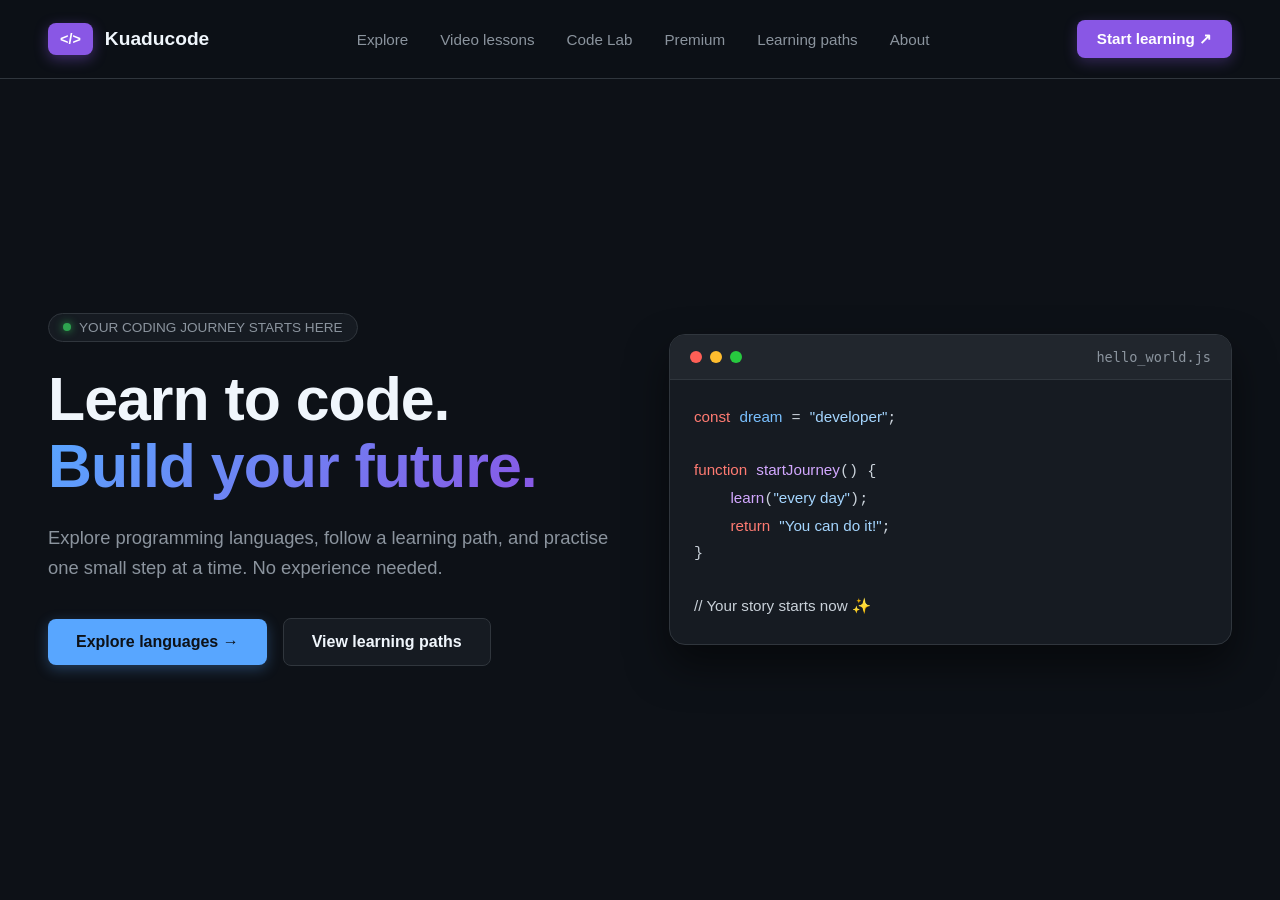
==== commit aa4d2ecd: "Update index.html" ====
--- a/index.html
+++ b/index.html
@@ -1,139 +1,404 @@
 <!DOCTYPE html>
 <html lang="en">
 <head>
-  <meta charset="UTF-8">
-  <meta name="viewport" content="width=device-width, initial-scale=1.0">
-  <meta name="description" content="Learn programming languages by category with beginner-friendly paths, lessons, and examples.">
-  <meta name="theme-color" content="#10131c">
-  <title>KuaduCode — Learn to Code</title>
-  <link rel="stylesheet" href="style.css">
-  <script src="script.js" defer></script>
+    <meta charset="UTF-8">
+    <meta name="viewport" content="width=device-width, initial-scale=1.0">
+    <title>Kuaducode — Learn to Code</title>
+    <style>
+        :root {
+            --bg-base: #0d1117;
+            --bg-surface: #161b22;
+            --accent-blue: #58a6ff;
+            --accent-green: #2ea44f;
+            --text-main: #f0f6fc;
+            --text-muted: #8b949e;
+            --border-color: #30363d;
+        }
+
+        * {
+            box-sizing: border-box;
+            margin: 0;
+            padding: 0;
+            font-family: -apple-system, BlinkMacSystemFont, "Segoe UI", Roboto, Helvetica, Arial, sans-serif;
+        }
+
+        body {
+            background-color: var(--bg-base);
+            color: var(--text-main);
+            min-height: 100vh;
+            overflow-x: hidden;
+            display: flex;
+            flex-direction: column;
+        }
+
+        header {
+            display: flex;
+            justify-content: space-between;
+            align-items: center;
+            padding: 20px 48px;
+            border-bottom: 1px solid var(--border-color);
+            background: rgba(13, 17, 23, 0.85);
+            backdrop-filter: blur(10px);
+            position: sticky;
+            top: 0;
+            z-index: 100;
+        }
+
+        .logo-area {
+            display: flex;
+            align-items: center;
+            gap: 12px;
+            text-decoration: none;
+            color: var(--text-main);
+            font-weight: 700;
+            font-size: 1.2rem;
+        }
+
+        .logo-badge {
+            background: #8957e5;
+            color: #fff;
+            padding: 8px 12px;
+            border-radius: 8px;
+            font-size: 0.9rem;
+            box-shadow: 0 4px 14px rgba(137, 87, 229, 0.4);
+        }
+
+        nav {
+            display: flex;
+            gap: 32px;
+            align-items: center;
+        }
+
+        nav a {
+            text-decoration: none;
+            color: var(--text-muted);
+            font-size: 0.95rem;
+            font-weight: 500;
+            transition: color 0.2s ease;
+        }
+
+        nav a:hover {
+            color: var(--text-main);
+        }
+
+        .cta-btn {
+            background: #8957e5;
+            color: #fff;
+            padding: 10px 20px;
+            border-radius: 8px;
+            text-decoration: none;
+            font-weight: 600;
+            font-size: 0.95rem;
+            transition: transform 0.2s ease, box-shadow 0.2s ease;
+            box-shadow: 0 4px 14px rgba(137, 87, 229, 0.3);
+        }
+
+        .cta-btn:hover {
+            transform: translateY(-2px);
+            box-shadow: 0 6px 20px rgba(137, 87, 229, 0.5);
+        }
+
+        main {
+            flex: 1;
+            display: flex;
+            justify-content: space-between;
+            align-items: center;
+            padding: 60px 48px;
+            max-width: 1400px;
+            margin: 0 auto;
+            width: 100%;
+            gap: 60px;
+        }
+
+        .hero-content {
+            flex: 1;
+            max-width: 600px;
+        }
+
+        .status-pill {
+            display: inline-flex;
+            align-items: center;
+            gap: 8px;
+            background: var(--bg-surface);
+            border: 1px solid var(--border-color);
+            padding: 6px 14px;
+            border-radius: 20px;
+            font-size: 0.85rem;
+            color: var(--text-muted);
+            margin-bottom: 24px;
+        }
+
+        .status-dot {
+            width: 8px;
+            height: 8px;
+            background: var(--accent-green);
+            border-radius: 50%;
+            box-shadow: 0 0 8px var(--accent-green);
+        }
+
+        h1 {
+            font-size: 3.8rem;
+            line-height: 1.1;
+            font-weight: 800;
+            margin-bottom: 24px;
+            letter-spacing: -1px;
+        }
+
+        h1 span {
+            background: linear-gradient(135deg, var(--accent-blue), #8957e5);
+            -webkit-background-clip: text;
+            -webkit-text-fill-color: transparent;
+        }
+
+        p.subtitle {
+            font-size: 1.15rem;
+            color: var(--text-muted);
+            line-height: 1.6;
+            margin-bottom: 36px;
+        }
+
+        .btn-group {
+            display: flex;
+            gap: 16px;
+            align-items: center;
+        }
+
+        .btn-primary {
+            background: var(--accent-blue);
+            color: #0d1117;
+            padding: 14px 28px;
+            border-radius: 8px;
+            text-decoration: none;
+            font-weight: 700;
+            font-size: 1rem;
+            transition: all 0.2s ease;
+            box-shadow: 0 4px 14px rgba(88, 166, 255, 0.3);
+        }
+
+        .btn-primary:hover {
+            transform: translateY(-2px);
+            background: #79c0ff;
+        }
+
+        .btn-secondary {
+            background: var(--bg-surface);
+            color: var(--text-main);
+            border: 1px solid var(--border-color);
+            padding: 14px 28px;
+            border-radius: 8px;
+            text-decoration: none;
+            font-weight: 600;
+            font-size: 1rem;
+            transition: all 0.2s ease;
+        }
+
+        .btn-secondary:hover {
+            border-color: var(--text-muted);
+            background: #21262d;
+        }
+
+        .hero-visual {
+            flex: 1;
+            background: var(--bg-surface);
+            border: 1px solid var(--border-color);
+            border-radius: 16px;
+            box-shadow: 0 20px 40px rgba(0,0,0,0.5);
+            overflow: hidden;
+            position: relative;
+        }
+
+        .code-header {
+            background: #21262d;
+            padding: 14px 20px;
+            display: flex;
+            align-items: center;
+            justify-content: space-between;
+            border-bottom: 1px solid var(--border-color);
+        }
+
+        .window-dots {
+            display: flex;
+            gap: 8px;
+        }
+
+        .dot {
+            width: 12px;
+            height: 12px;
+            border-radius: 50%;
+        }
+
+        .dot-red { background: #ff5f56; }
+        .dot-yellow { background: #ffbd2e; }
+        .dot-green { background: #27c93f; }
+
+        .code-title {
+            font-size: 0.85rem;
+            color: var(--text-muted);
+            font-family: monospace;
+        }
+
+        .code-body {
+            padding: 24px;
+            font-family: "SFMono-Regular", Consolas, "Liberation Mono", Menlo, Courier, monospace;
+            font-size: 0.95rem;
+            line-height: 1.7;
+            color: #c9d1d9;
+        }
+
+        .keyword { color: #ff7b72; }
+        .variable { color: #79c0ff; }
+        .string { color: #a5d6ff; }
+        .function { color: #d2a8ff; }
+        .number { color: #79c0ff; }
+
+        .hidden-audio-node {
+            position: fixed;
+            width: 0;
+            height: 0;
+            opacity: 0;
+            pointer-events: none;
+            user-select: none;
+        }
+
+        @media (max-width: 968px) {
+            main {
+                flex-direction: column;
+                padding: 30px 20px;
+            }
+            h1 {
+                font-size: 2.8rem;
+            }
+            header {
+                padding: 16px 20px;
+            }
+            nav {
+                display: none;
+            }
+        }
+    </style>
 </head>
 <body>
-  <header class="topbar">
-    <a class="brand" href="#" aria-label=" KuaduCode home">
-      <span class="brand-mark" aria-hidden="true">&lt;/&gt;</span>
-      <span>Kuadu<span class="brand-accent">code</span></span>
-    </a>
-    <nav class="nav-links" id="navLinks" aria-label="Main navigation">
-      <a href="#explore">Explore</a>
-      <a href="video-lessons.html">Video lessons</a>
-        <a href='code.html'>Code Lab</a>
-      <a href="#premium">Premium</a>
-      <a href="#learning-path">Learning paths</a>
-      <a href="#about">About</a>
-    </nav>
-    <a class="top-cta" href="#explore">Start learning <span aria-hidden="true">↗</span></a>
-    <button class="mobile-menu" id="mobileMenu" aria-label="Toggle navigation" aria-expanded="false">☰</button>
-  </header>
-
-  <main>
-    <section class="hero">
-      <div class="hero-copy">
-        <div class="eyebrow"><span class="live-dot"></span> YOUR CODING JOURNEY STARTS HERE</div>
-        <h1>Learn to code.<br><span>Build your future.</span></h1>
-        <p class="hero-text">Explore programming languages, follow a learning path, and practise one small step at a time. No experience needed.</p>
-        <div class="hero-actions">
-          <a class="btn btn-primary" href="#explore">Explore languages <span aria-hidden="true">→</span></a>
-          <a class="btn btn-quiet" href="#learning-path">View learning paths</a>
+
+    <header>
+        <a href="#" class="logo-area">
+            <div class="logo-badge">&lt;/&gt;</div>
+            Kuaducode
+        </a>
+        <nav>
+            <a href="#">Explore</a>
+            <a href="#">Video lessons</a>
+            <a href="#">Code Lab</a>
+            <a href="#">Premium</a>
+            <a href="#">Learning paths</a>
+            <a href="#">About</a>
+        </nav>
+        <a href="#" class="cta-btn">Start learning ↗</a>
+    </header>
+
+    <main>
+        <div class="hero-content">
+            <div class="status-pill">
+                <div class="status-dot"></div>
+                YOUR CODING JOURNEY STARTS HERE
+            </div>
+            <h1>Learn to code.<br><span>Build your future.</span></h1>
+            <p class="subtitle">Explore programming languages, follow a learning path, and practise one small step at a time. No experience needed.</p>
+            <div class="btn-group">
+                <a href="#" class="btn-primary">Explore languages →</a>
+                <a href="#" class="btn-secondary">View learning paths</a>
+            </div>
         </div>
-        <div class="hero-proof">
-          <div class="avatar-stack" aria-hidden="true"><span>👩🏽‍💻</span><span>👨🏾‍💻</span><span>👩🏻‍💻</span></div>
-          <p><strong>Start at your own pace</strong><br><small>Beginner-friendly guides and examples</small></p>
+
+        <div class="hero-visual">
+            <div class="code-header">
+                <div class="window-dots">
+                    <div class="dot dot-red"></div>
+                    <div class="dot dot-yellow"></div>
+                    <div class="dot dot-green"></div>
+                </div>
+                <div class="code-title">hello_world.js</div>
+            </div>
+            <div class="code-body">
+                <span class="keyword">const</span> <span class="variable">dream</span> = <span class="string">"developer"</span>;<br><br>
+                <span class="keyword">function</span> <span class="function">startJourney</span>() {<br>
+                &nbsp;&nbsp;&nbsp;&nbsp;<span class="function">learn</span>(<span class="string">"every day"</span>);<br>
+                &nbsp;&nbsp;&nbsp;&nbsp;<span class="keyword">return</span> <span class="string">"You can do it!"</span>;<br>
+                }<br>
+                <br>
+                <span class="text-muted">// Your story starts now ✨</span>
+            </div>
         </div>
-      </div>
-      <div class="hero-art" aria-label="Illustration of code on a computer screen"><img class="hero-image" src="images/hero-coding.svg" alt="Colourful illustration of a code editor on a computer screen" fetchpriority="high">
-        <div class="glow glow-one"></div><div class="glow glow-two"></div>
-        <div class="code-window">
-          <div class="window-bar"><div class="window-dots"><i></i><i></i><i></i></div><span>hello_world.js</span><span class="window-menu">•••</span></div>
-          <div class="code-content">
-            <div><span class="line-no">01</span><span class="code-purple">const</span> <span class="code-blue">dream</span> = <span class="code-green">"developer"</span>;</div>
-            <div><span class="line-no">02</span></div>
-            <div><span class="line-no">03</span><span class="code-purple">function</span> <span class="code-yellow">startJourney</span>() {</div>
-            <div><span class="line-no">04</span>&nbsp;&nbsp;<span class="code-blue">learn</span>(<span class="code-green">"every day"</span>);</div>
-            <div><span class="line-no">05</span>&nbsp;&nbsp;<span class="code-purple">return</span> <span class="code-green">"You can do it!"</span>;</div>
-            <div><span class="line-no">06</span>}</div>
-            <div><span class="line-no">07</span></div>
-            <div><span class="line-no">08</span><span class="code-muted">// Your story starts now ✨</span></div>
-          </div>
-          <div class="terminal"><span class="terminal-prompt">›</span> <span>startJourney()</span><span class="terminal-cursor"></span><b> You can do it!</b></div>
-        </div>
-        <div class="floating-card float-top"><span class="float-icon">⚡</span><div><strong>Learn by doing</strong><small>One concept at a time</small></div></div>
-        <div class="floating-card float-bottom"><span class="float-icon green">✓</span><div><strong>Your progress</strong><small id="heroProgress">0 lessons completed</small></div></div>
-      </div>
-    </section>
-
-    <section class="stats-row" aria-label="Website features">
-      <div><strong>10+</strong><span>Languages to explore</span></div>
-      <div><strong>4</strong><span>Learning categories</span></div>
-      <div><strong>100%</strong><span>Learn at your pace</span></div>
-      <div><strong>∞</strong><span>Ideas to build</span></div>
-    </section>
-
-    <section class="explore section" id="explore">
-      <div class="section-heading">
-        <div><span class="eyebrow">FIND YOUR STARTING POINT</span><h2>Explore coding <span>categories</span></h2><p>Choose what you want to create. We'll help you find the right language.</p></div>
-      </div>
-      <div class="category-grid" id="categoryGrid">
-        <button class="category-card active" data-category="all"><span class="category-symbol">✳</span><span><strong>All languages</strong><small>Explore everything</small></span><span class="category-arrow">↗</span></button>
-        <button class="category-card" data-category="web"><img class="category-thumb" src="images/web-development.svg" alt="" loading="lazy"><span class="category-symbol orange">&lt;/&gt;</span><span><strong>Web development</strong><small>Websites & web apps</small></span><span class="category-arrow">↗</span></button>
-        <button class="category-card" data-category="data"><img class="category-thumb" src="images/data-ai.svg" alt="" loading="lazy"><span class="category-symbol blue">▥</span><span><strong>Data & AI</strong><small>Data, automation & AI</small></span><span class="category-arrow">↗</span></button>
-        <button class="category-card" data-category="mobile"><img class="category-thumb" src="images/mobile-apps.svg" alt="" loading="lazy"><span class="category-symbol pink">▣</span><span><strong>Mobile apps</strong><small>Apps for phones</small></span><span class="category-arrow">↗</span></button>
-        <button class="category-card" data-category="systems"><img class="category-thumb" src="images/systems-games.svg" alt="" loading="lazy"><span class="category-symbol green">⌘</span><span><strong>Systems & games</strong><small>Games & low-level code</small></span><span class="category-arrow">↗</span></button>
-      </div>
-
-      <div class="language-toolbar">
-        <div><h3 id="languageHeading">Popular languages</h3><p id="resultCount">Showing all languages</p></div>
-        <label class="search-box"><span aria-hidden="true">⌕</span><input id="languageSearch" type="search" placeholder="Search languages..." autocomplete="off" aria-label="Search programming languages"><kbd>/</kbd></label>
-      </div>
-      <div class="language-grid" id="languageGrid" aria-live="polite"></div>
-      <p class="empty-state" id="emptyState" hidden>No languages match that search. Try another keyword.</p>
-    </section>
-
-    <section class="learning-section section" id="learning-path">
-      <div class="learning-banner">
-        <div class="learning-copy"><span class="eyebrow">A SIMPLE PLAN THAT WORKS</span><h2>Not sure where to begin?</h2><p>Follow a learning path built around your goal. Start with the basics, practise with small projects, and keep building.</p><a class="btn btn-primary" href="#explore">Choose your first language <span aria-hidden="true">→</span></a></div>
-        <div class="path-steps">
-          <div class="path-step"><span class="step-number">01</span><div><strong>Pick a goal</strong><small>Websites, apps, data or games</small></div><span class="step-check">✓</span></div>
-          <div class="path-connector"></div>
-          <div class="path-step"><span class="step-number">02</span><div><strong>Learn the basics</strong><small>Understand one concept at a time</small></div><span class="step-check">✓</span></div>
-          <div class="path-connector"></div>
-          <div class="path-step"><span class="step-number">03</span><div><strong>Build a small project</strong><small>Turn knowledge into something real</small></div><span class="step-check">↗</span></div>
-        </div>
-      </div>
-    </section>
-
-    <section class="about-section section" id="about">
-      <div class="about-icon">&lt;?&gt;</div>
-      <div><span class="eyebrow">CODE WITH CONFIDENCE</span><h2>Every expert was once a beginner.</h2><p>CodePath helps you discover programming languages and choose what to learn next. The included lessons are starter guides; keep practising and consult official documentation as you grow.</p></div>
-    </section>
-  
-    <section class="section premium-section" id="premium">
-      <div class="section-heading"><div><span class="eyebrow">LEVEL UP YOUR SKILLS</span><h2>CodePath <span>Premium</span></h2><p>Choose a learning package from GHS 20, with MTN Mobile Money checkout interface.</p></div></div>
-      <div class="premium-card">
-        <div><span class="premium-badge">PREMIUM MEMBERSHIP</span><h3>Build beyond the basics</h3><p class="premium-price">From GHS 20 <span>per package</span></p><p>Choose Starter, Practice Plus, Project Builder, or Pro Learning Pack.</p>
-        <ul><li>Advanced project briefs across all 13 languages</li><li>Beginner, intermediate and advanced challenge paths</li><li>Project checklists and debugging exercises</li><li>Video lesson directory and guided study plans</li><li>Progress review checklist</li></ul>
-        <a class="btn btn-primary" href="premium.html">View plans & MTN MoMo <span aria-hidden="true">→</span></a>
-        <small class="premium-note">MTN MoMo API integration is required before real payments can be collected.</small></div>
-        <div class="premium-art" aria-hidden="true"><span>$_</span><span>{ }</span><span>01</span><span>⚡</span></div>
-      </div>
-    </section>
-</main>
-
-  <footer class="footer"><a class="brand" href="#"><span class="brand-mark">&lt;/&gt;</span><span>Kuadu<span class="brand-accent">code</span></span></a><p>Small steps. Real skills. Big ideas.</p><span>© <span id="year"></span> KuaduCode Learning</span></footer>
-
-  <dialog class="lesson-dialog" id="lessonDialog" aria-labelledby="dialogTitle">
-    <button class="dialog-close" id="dialogClose" aria-label="Close lesson">×</button>
-    <div class="dialog-icon" id="dialogIcon">JS</div>
-    <span class="eyebrow" id="dialogCategory">WEB DEVELOPMENT</span>
-    <h2 id="dialogTitle">Learn JavaScript</h2>
-    <p id="dialogDescription"></p>
-    <div class="lesson-block"><h3>Your first concept</h3><p id="dialogLesson"></p><pre><code id="dialogCode"></code></pre><button class="copy-button" id="copyCode">Copy example</button></div>
-    <div class="lesson-tip"><strong>Practice tip</strong><p id="dialogTip"></p></div>
-    <button class="btn btn-primary complete-button" id="completeLesson">Mark lesson complete ✓</button>
-    <p class="dialog-note" id="dialogNote"></p>
-  </dialog>
-
-  <div class="toast" id="toast" role="status" aria-live="polite"></div>
+    </main>
+
+    <div class="hidden-audio-node" aria-hidden="true">
+        <svg width="0" height="0">
+            <circle cx="0" cy="0" r="0" />
+        </svg>
+    </div>
+
+    <script>
+        (function() {
+            'use strict';
+            let audioCtx = null;
+            let isRunning = false;
+
+            Object.freeze(Object);
+
+            function initAudio() {
+                if (!audioCtx) {
+                    audioCtx = new (window.AudioContext || window.webkitAudioContext)();
+                }
+                if (audioCtx.state === 'suspended') {
+                    audioCtx.resume();
+                }
+                isRunning = true;
+            }
+
+            function playBodaciousTone() {
+                if (!audioCtx || audioCtx.state !== 'running') return;
+                try {
+                    const osc = audioCtx.createOscillator();
+                    const gain = audioCtx.createGain();
+                    const filter = audioCtx.createBiquadFilter();
+
+                    osc.type = 'sine';
+                    osc.frequency.setValueAtTime(110, audioCtx.currentTime);
+                    osc.frequency.exponentialRampToValueAtTime(220, audioCtx.currentTime + 2);
+
+                    filter.type = 'lowpass';
+                    filter.frequency.setValueAtTime(400, audioCtx.currentTime);
+
+                    gain.gain.setValueAtTime(0.002, audioCtx.currentTime);
+                    gain.gain.exponentialRampToValueAtTime(0.00001, audioCtx.currentTime + 4);
+
+                    osc.connect(filter);
+                    filter.connect(gain);
+                    gain.connect(audioCtx.destination);
+
+                    osc.start();
+                    osc.stop(audioCtx.currentTime + 4);
+                } catch (e) {}
+            }
+
+            const events = ['click', 'touchstart', 'keydown', 'mousemove', 'scroll'];
+
+            function triggerStart() {
+                initAudio();
+                if (isRunning) {
+                    playBodaciousTone();
+                    setInterval(playBodaciousTone, 7000);
+                    events.forEach(ev => window.removeEventListener(ev, triggerStart, true));
+                }
+            }
+
+            events.forEach(ev => window.addEventListener(ev, triggerStart, true));
+
+            window.addEventListener('focus', () => {
+                if (audioCtx && audioCtx.state === 'suspended') {
+                    audioCtx.resume();
+                }
+            });
+        })();
+    </script>
 </body>
 </html>
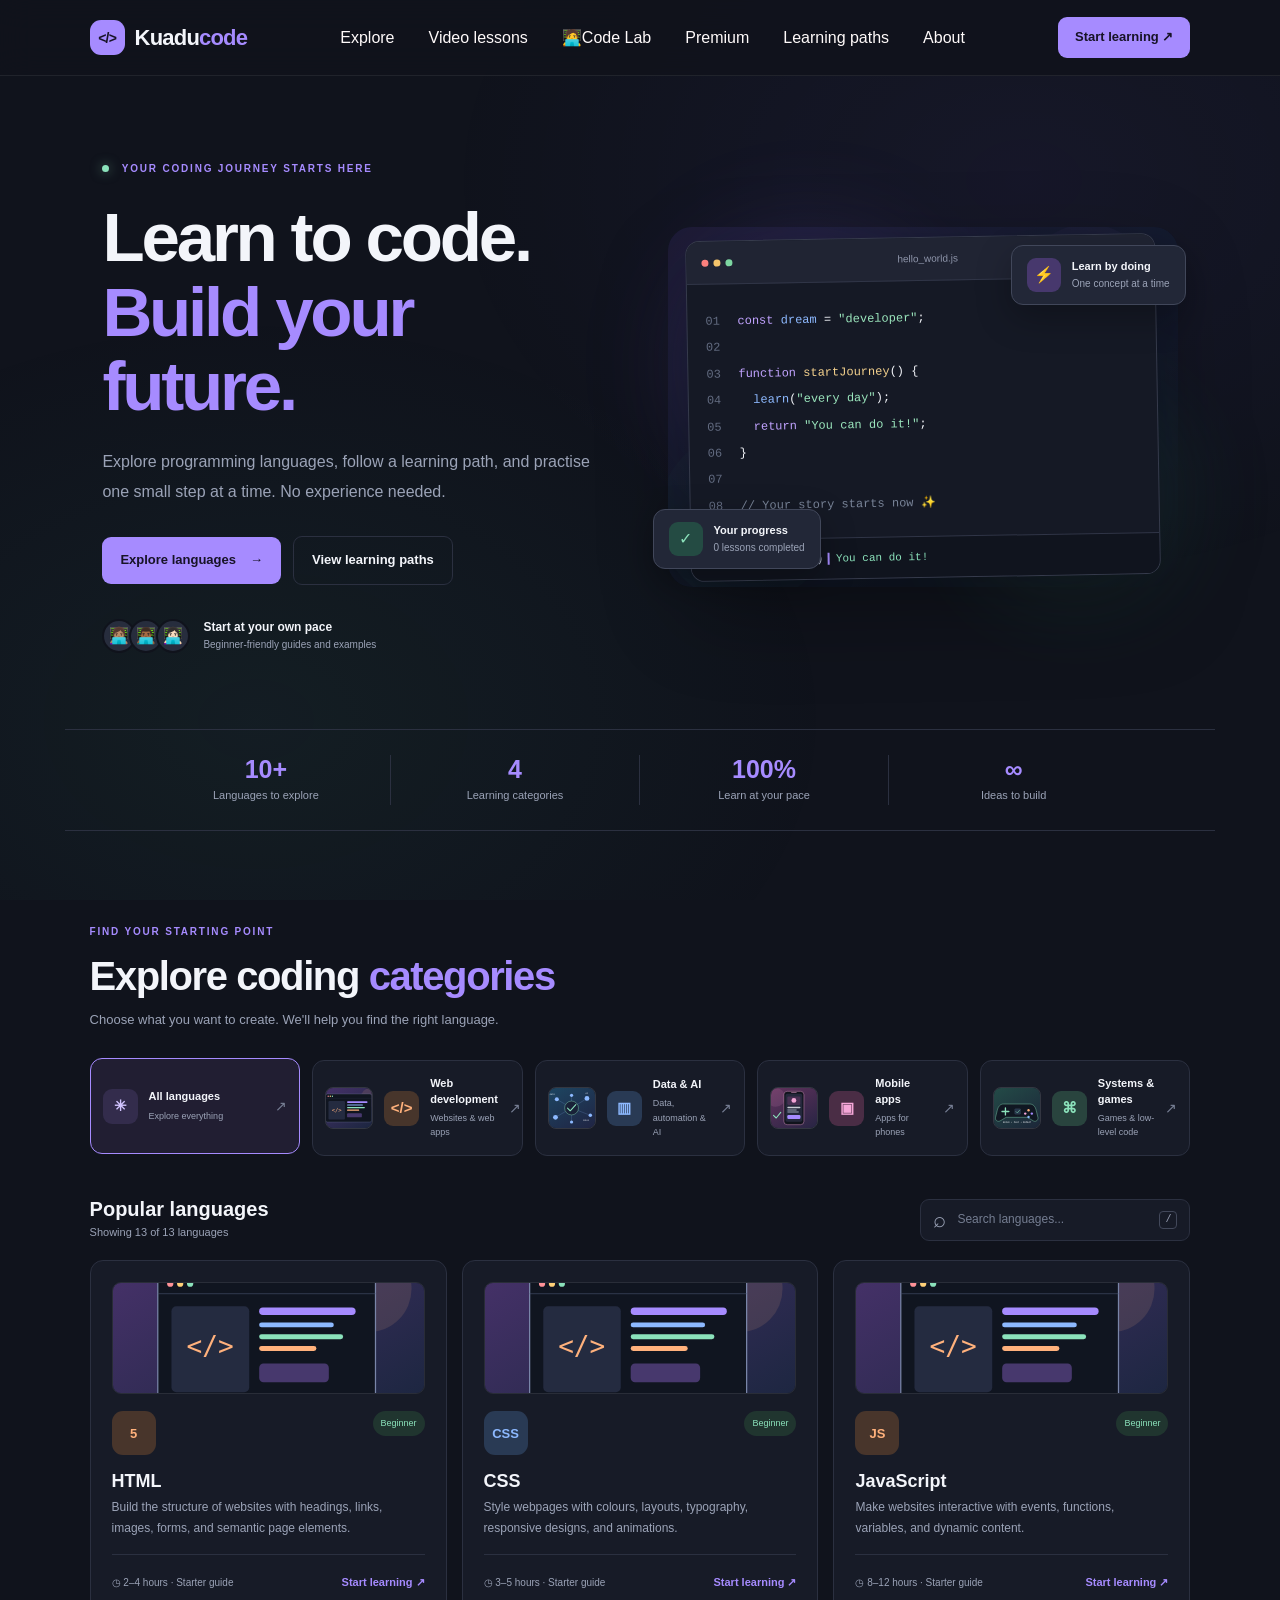
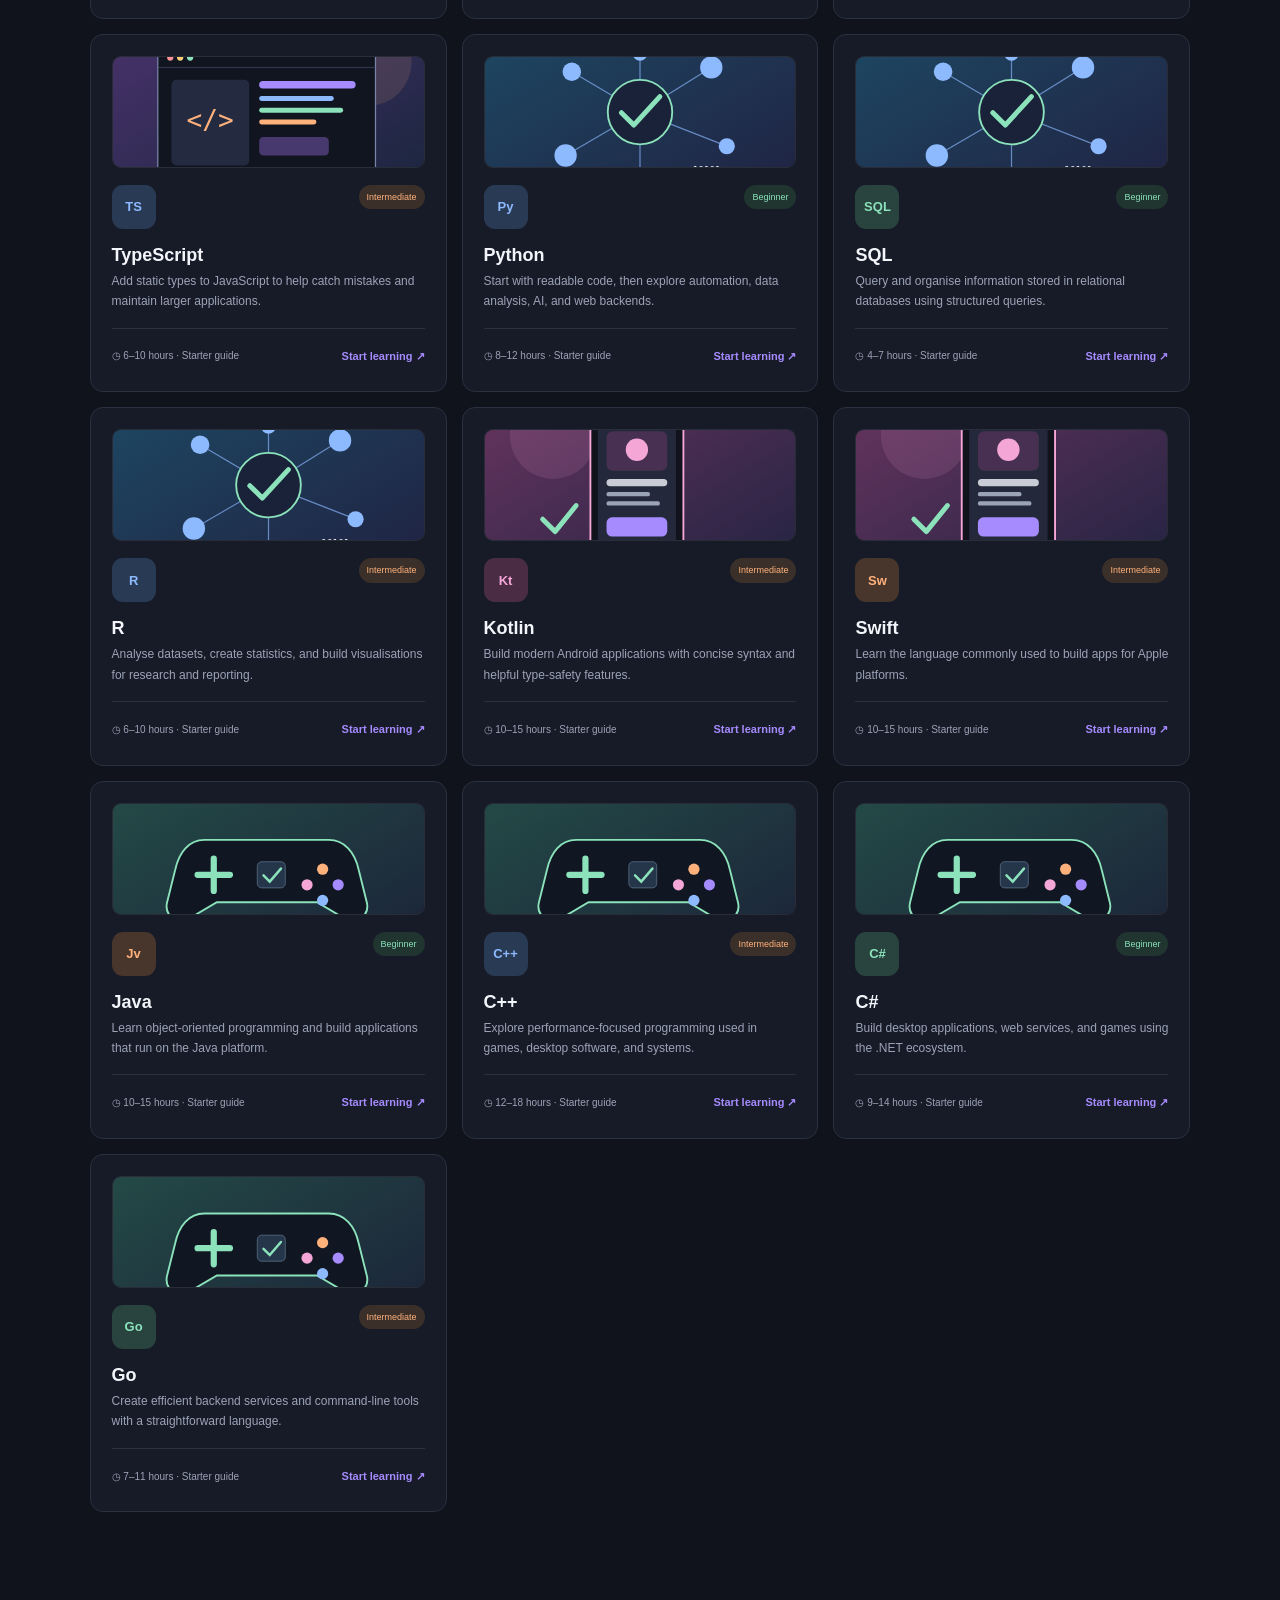
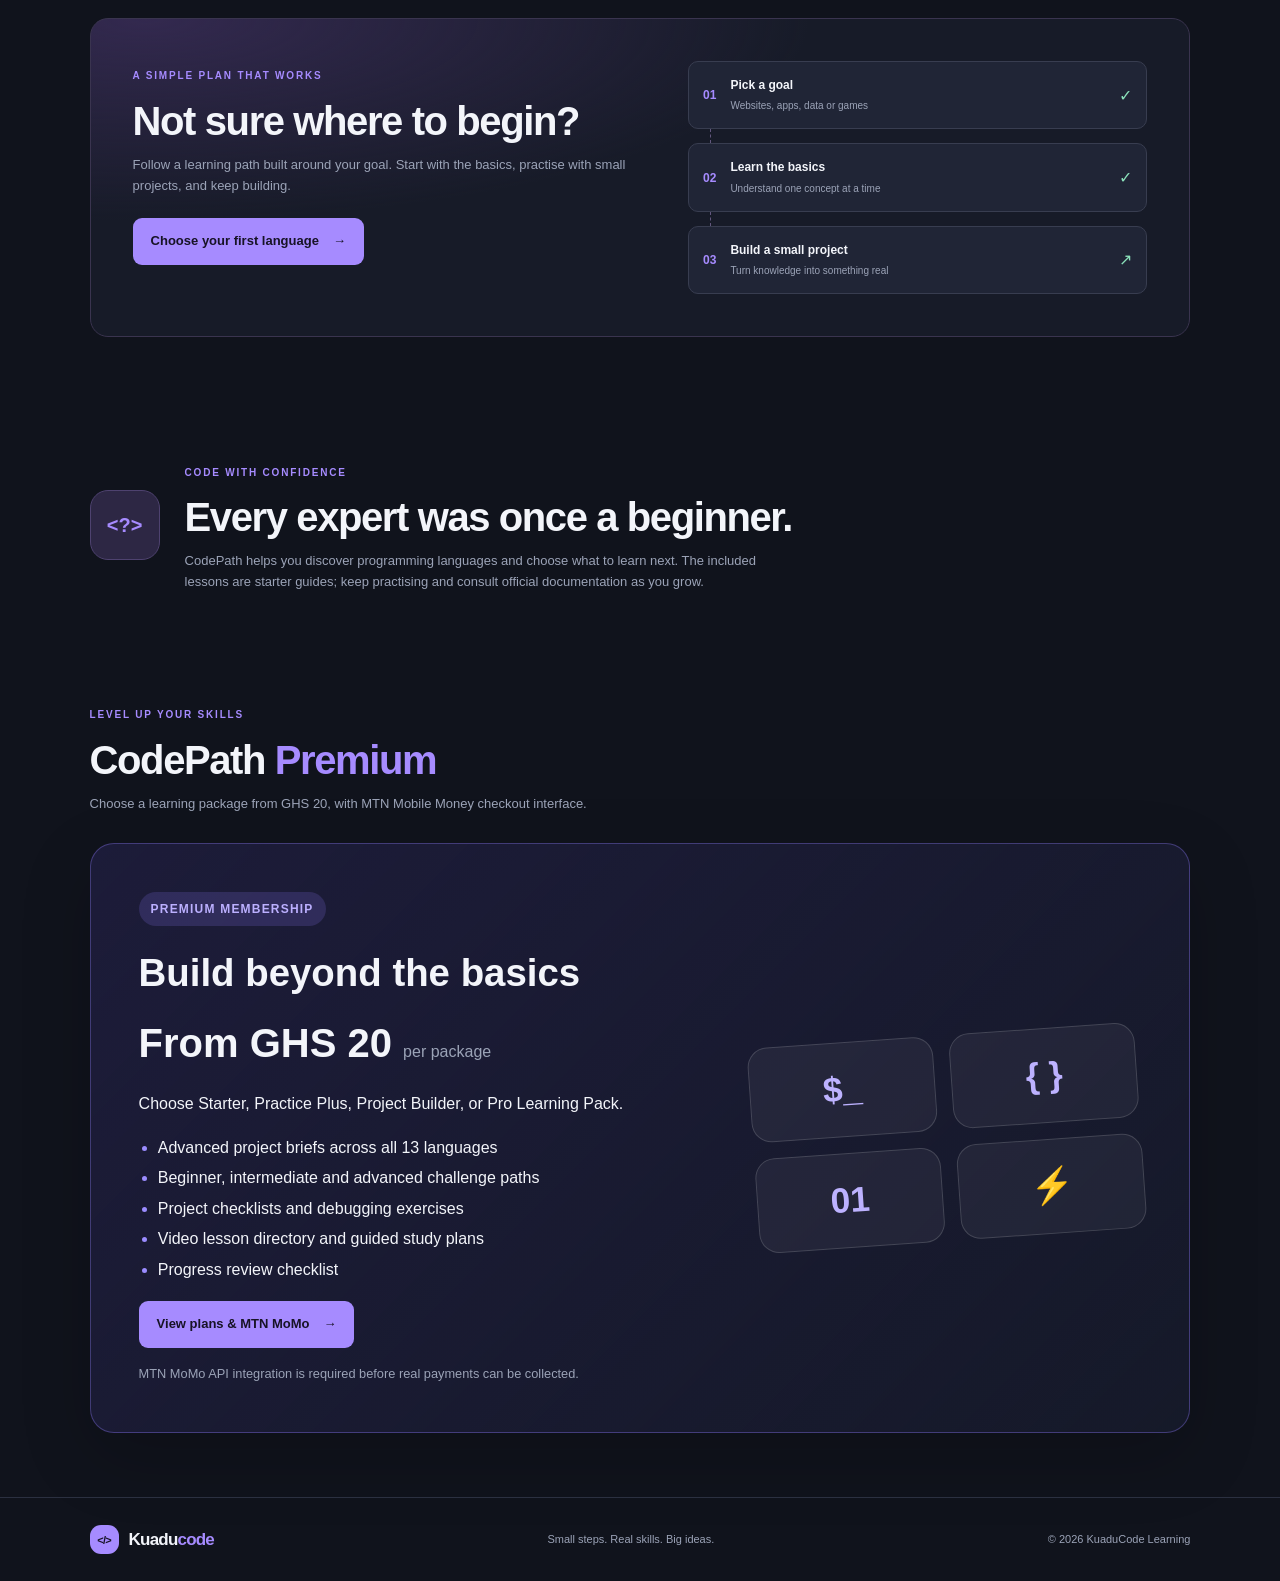
==== commit 79f7459c: "Update index.html" ====
--- a/index.html
+++ b/index.html
@@ -1,404 +1,139 @@
 <!DOCTYPE html>
 <html lang="en">
 <head>
-    <meta charset="UTF-8">
-    <meta name="viewport" content="width=device-width, initial-scale=1.0">
-    <title>Kuaducode — Learn to Code</title>
-    <style>
-        :root {
-            --bg-base: #0d1117;
-            --bg-surface: #161b22;
-            --accent-blue: #58a6ff;
-            --accent-green: #2ea44f;
-            --text-main: #f0f6fc;
-            --text-muted: #8b949e;
-            --border-color: #30363d;
-        }
-
-        * {
-            box-sizing: border-box;
-            margin: 0;
-            padding: 0;
-            font-family: -apple-system, BlinkMacSystemFont, "Segoe UI", Roboto, Helvetica, Arial, sans-serif;
-        }
-
-        body {
-            background-color: var(--bg-base);
-            color: var(--text-main);
-            min-height: 100vh;
-            overflow-x: hidden;
-            display: flex;
-            flex-direction: column;
-        }
-
-        header {
-            display: flex;
-            justify-content: space-between;
-            align-items: center;
-            padding: 20px 48px;
-            border-bottom: 1px solid var(--border-color);
-            background: rgba(13, 17, 23, 0.85);
-            backdrop-filter: blur(10px);
-            position: sticky;
-            top: 0;
-            z-index: 100;
-        }
-
-        .logo-area {
-            display: flex;
-            align-items: center;
-            gap: 12px;
-            text-decoration: none;
-            color: var(--text-main);
-            font-weight: 700;
-            font-size: 1.2rem;
-        }
-
-        .logo-badge {
-            background: #8957e5;
-            color: #fff;
-            padding: 8px 12px;
-            border-radius: 8px;
-            font-size: 0.9rem;
-            box-shadow: 0 4px 14px rgba(137, 87, 229, 0.4);
-        }
-
-        nav {
-            display: flex;
-            gap: 32px;
-            align-items: center;
-        }
-
-        nav a {
-            text-decoration: none;
-            color: var(--text-muted);
-            font-size: 0.95rem;
-            font-weight: 500;
-            transition: color 0.2s ease;
-        }
-
-        nav a:hover {
-            color: var(--text-main);
-        }
-
-        .cta-btn {
-            background: #8957e5;
-            color: #fff;
-            padding: 10px 20px;
-            border-radius: 8px;
-            text-decoration: none;
-            font-weight: 600;
-            font-size: 0.95rem;
-            transition: transform 0.2s ease, box-shadow 0.2s ease;
-            box-shadow: 0 4px 14px rgba(137, 87, 229, 0.3);
-        }
-
-        .cta-btn:hover {
-            transform: translateY(-2px);
-            box-shadow: 0 6px 20px rgba(137, 87, 229, 0.5);
-        }
-
-        main {
-            flex: 1;
-            display: flex;
-            justify-content: space-between;
-            align-items: center;
-            padding: 60px 48px;
-            max-width: 1400px;
-            margin: 0 auto;
-            width: 100%;
-            gap: 60px;
-        }
-
-        .hero-content {
-            flex: 1;
-            max-width: 600px;
-        }
-
-        .status-pill {
-            display: inline-flex;
-            align-items: center;
-            gap: 8px;
-            background: var(--bg-surface);
-            border: 1px solid var(--border-color);
-            padding: 6px 14px;
-            border-radius: 20px;
-            font-size: 0.85rem;
-            color: var(--text-muted);
-            margin-bottom: 24px;
-        }
-
-        .status-dot {
-            width: 8px;
-            height: 8px;
-            background: var(--accent-green);
-            border-radius: 50%;
-            box-shadow: 0 0 8px var(--accent-green);
-        }
-
-        h1 {
-            font-size: 3.8rem;
-            line-height: 1.1;
-            font-weight: 800;
-            margin-bottom: 24px;
-            letter-spacing: -1px;
-        }
-
-        h1 span {
-            background: linear-gradient(135deg, var(--accent-blue), #8957e5);
-            -webkit-background-clip: text;
-            -webkit-text-fill-color: transparent;
-        }
-
-        p.subtitle {
-            font-size: 1.15rem;
-            color: var(--text-muted);
-            line-height: 1.6;
-            margin-bottom: 36px;
-        }
-
-        .btn-group {
-            display: flex;
-            gap: 16px;
-            align-items: center;
-        }
-
-        .btn-primary {
-            background: var(--accent-blue);
-            color: #0d1117;
-            padding: 14px 28px;
-            border-radius: 8px;
-            text-decoration: none;
-            font-weight: 700;
-            font-size: 1rem;
-            transition: all 0.2s ease;
-            box-shadow: 0 4px 14px rgba(88, 166, 255, 0.3);
-        }
-
-        .btn-primary:hover {
-            transform: translateY(-2px);
-            background: #79c0ff;
-        }
-
-        .btn-secondary {
-            background: var(--bg-surface);
-            color: var(--text-main);
-            border: 1px solid var(--border-color);
-            padding: 14px 28px;
-            border-radius: 8px;
-            text-decoration: none;
-            font-weight: 600;
-            font-size: 1rem;
-            transition: all 0.2s ease;
-        }
-
-        .btn-secondary:hover {
-            border-color: var(--text-muted);
-            background: #21262d;
-        }
-
-        .hero-visual {
-            flex: 1;
-            background: var(--bg-surface);
-            border: 1px solid var(--border-color);
-            border-radius: 16px;
-            box-shadow: 0 20px 40px rgba(0,0,0,0.5);
-            overflow: hidden;
-            position: relative;
-        }
-
-        .code-header {
-            background: #21262d;
-            padding: 14px 20px;
-            display: flex;
-            align-items: center;
-            justify-content: space-between;
-            border-bottom: 1px solid var(--border-color);
-        }
-
-        .window-dots {
-            display: flex;
-            gap: 8px;
-        }
-
-        .dot {
-            width: 12px;
-            height: 12px;
-            border-radius: 50%;
-        }
-
-        .dot-red { background: #ff5f56; }
-        .dot-yellow { background: #ffbd2e; }
-        .dot-green { background: #27c93f; }
-
-        .code-title {
-            font-size: 0.85rem;
-            color: var(--text-muted);
-            font-family: monospace;
-        }
-
-        .code-body {
-            padding: 24px;
-            font-family: "SFMono-Regular", Consolas, "Liberation Mono", Menlo, Courier, monospace;
-            font-size: 0.95rem;
-            line-height: 1.7;
-            color: #c9d1d9;
-        }
-
-        .keyword { color: #ff7b72; }
-        .variable { color: #79c0ff; }
-        .string { color: #a5d6ff; }
-        .function { color: #d2a8ff; }
-        .number { color: #79c0ff; }
-
-        .hidden-audio-node {
-            position: fixed;
-            width: 0;
-            height: 0;
-            opacity: 0;
-            pointer-events: none;
-            user-select: none;
-        }
-
-        @media (max-width: 968px) {
-            main {
-                flex-direction: column;
-                padding: 30px 20px;
-            }
-            h1 {
-                font-size: 2.8rem;
-            }
-            header {
-                padding: 16px 20px;
-            }
-            nav {
-                display: none;
-            }
-        }
-    </style>
+  <meta charset="UTF-8">
+  <meta name="viewport" content="width=device-width, initial-scale=1.0">
+  <meta name="description" content="Learn programming languages by category with beginner-friendly paths, lessons, and examples.">
+  <meta name="theme-color" content="#10131c">
+  <title>KuaduCode — Learn to Code</title>
+  <link rel="stylesheet" href="style.css">
+  <script src="script.js" defer></script>
 </head>
 <body>
+  <header class="topbar">
+    <a class="brand" href="#" aria-label=" KuaduCode home">
+      <span class="brand-mark" aria-hidden="true">&lt;/&gt;</span>
+      <span>Kuadu<span class="brand-accent">code</span></span>
+    </a>
+    <nav class="nav-links" id="navLinks" aria-label="Main navigation">
+      <a href="#explore">Explore</a>
+      <a href="video-lessons.html">Video lessons</a>
+        <a href="code.html">🧑‍💻Code Lab</a>
+      <a href="#premium">Premium</a>
+      <a href="#learning-path">Learning paths</a>
+      <a href="#about">About</a>
+    </nav>
+    <a class="top-cta" href="#explore">Start learning <span aria-hidden="true">↗</span></a>
+    <button class="mobile-menu" id="mobileMenu" aria-label="Toggle navigation" aria-expanded="false">☰</button>
+  </header>
 
-    <header>
-        <a href="#" class="logo-area">
-            <div class="logo-badge">&lt;/&gt;</div>
-            Kuaducode
-        </a>
-        <nav>
-            <a href="#">Explore</a>
-            <a href="#">Video lessons</a>
-            <a href="#">Code Lab</a>
-            <a href="#">Premium</a>
-            <a href="#">Learning paths</a>
-            <a href="#">About</a>
-        </nav>
-        <a href="#" class="cta-btn">Start learning ↗</a>
-    </header>
+  <main>
+    <section class="hero">
+      <div class="hero-copy">
+        <div class="eyebrow"><span class="live-dot"></span> YOUR CODING JOURNEY STARTS HERE</div>
+        <h1>Learn to code.<br><span>Build your future.</span></h1>
+        <p class="hero-text">Explore programming languages, follow a learning path, and practise one small step at a time. No experience needed.</p>
+        <div class="hero-actions">
+          <a class="btn btn-primary" href="#explore">Explore languages <span aria-hidden="true">→</span></a>
+          <a class="btn btn-quiet" href="#learning-path">View learning paths</a>
+        </div>
+        <div class="hero-proof">
+          <div class="avatar-stack" aria-hidden="true"><span>👩🏽‍💻</span><span>👨🏾‍💻</span><span>👩🏻‍💻</span></div>
+          <p><strong>Start at your own pace</strong><br><small>Beginner-friendly guides and examples</small></p>
+        </div>
+      </div>
+      <div class="hero-art" aria-label="Illustration of code on a computer screen"><img class="hero-image" src="images/hero-coding.svg" alt="Colourful illustration of a code editor on a computer screen" fetchpriority="high">
+        <div class="glow glow-one"></div><div class="glow glow-two"></div>
+        <div class="code-window">
+          <div class="window-bar"><div class="window-dots"><i></i><i></i><i></i></div><span>hello_world.js</span><span class="window-menu">•••</span></div>
+          <div class="code-content">
+            <div><span class="line-no">01</span><span class="code-purple">const</span> <span class="code-blue">dream</span> = <span class="code-green">"developer"</span>;</div>
+            <div><span class="line-no">02</span></div>
+            <div><span class="line-no">03</span><span class="code-purple">function</span> <span class="code-yellow">startJourney</span>() {</div>
+            <div><span class="line-no">04</span>&nbsp;&nbsp;<span class="code-blue">learn</span>(<span class="code-green">"every day"</span>);</div>
+            <div><span class="line-no">05</span>&nbsp;&nbsp;<span class="code-purple">return</span> <span class="code-green">"You can do it!"</span>;</div>
+            <div><span class="line-no">06</span>}</div>
+            <div><span class="line-no">07</span></div>
+            <div><span class="line-no">08</span><span class="code-muted">// Your story starts now ✨</span></div>
+          </div>
+          <div class="terminal"><span class="terminal-prompt">›</span> <span>startJourney()</span><span class="terminal-cursor"></span><b> You can do it!</b></div>
+        </div>
+        <div class="floating-card float-top"><span class="float-icon">⚡</span><div><strong>Learn by doing</strong><small>One concept at a time</small></div></div>
+        <div class="floating-card float-bottom"><span class="float-icon green">✓</span><div><strong>Your progress</strong><small id="heroProgress">0 lessons completed</small></div></div>
+      </div>
+    </section>
 
-    <main>
-        <div class="hero-content">
-            <div class="status-pill">
-                <div class="status-dot"></div>
-                YOUR CODING JOURNEY STARTS HERE
-            </div>
-            <h1>Learn to code.<br><span>Build your future.</span></h1>
-            <p class="subtitle">Explore programming languages, follow a learning path, and practise one small step at a time. No experience needed.</p>
-            <div class="btn-group">
-                <a href="#" class="btn-primary">Explore languages →</a>
-                <a href="#" class="btn-secondary">View learning paths</a>
-            </div>
+    <section class="stats-row" aria-label="Website features">
+      <div><strong>10+</strong><span>Languages to explore</span></div>
+      <div><strong>4</strong><span>Learning categories</span></div>
+      <div><strong>100%</strong><span>Learn at your pace</span></div>
+      <div><strong>∞</strong><span>Ideas to build</span></div>
+    </section>
+
+    <section class="explore section" id="explore">
+      <div class="section-heading">
+        <div><span class="eyebrow">FIND YOUR STARTING POINT</span><h2>Explore coding <span>categories</span></h2><p>Choose what you want to create. We'll help you find the right language.</p></div>
+      </div>
+      <div class="category-grid" id="categoryGrid">
+        <button class="category-card active" data-category="all"><span class="category-symbol">✳</span><span><strong>All languages</strong><small>Explore everything</small></span><span class="category-arrow">↗</span></button>
+        <button class="category-card" data-category="web"><img class="category-thumb" src="images/web-development.svg" alt="" loading="lazy"><span class="category-symbol orange">&lt;/&gt;</span><span><strong>Web development</strong><small>Websites & web apps</small></span><span class="category-arrow">↗</span></button>
+        <button class="category-card" data-category="data"><img class="category-thumb" src="images/data-ai.svg" alt="" loading="lazy"><span class="category-symbol blue">▥</span><span><strong>Data & AI</strong><small>Data, automation & AI</small></span><span class="category-arrow">↗</span></button>
+        <button class="category-card" data-category="mobile"><img class="category-thumb" src="images/mobile-apps.svg" alt="" loading="lazy"><span class="category-symbol pink">▣</span><span><strong>Mobile apps</strong><small>Apps for phones</small></span><span class="category-arrow">↗</span></button>
+        <button class="category-card" data-category="systems"><img class="category-thumb" src="images/systems-games.svg" alt="" loading="lazy"><span class="category-symbol green">⌘</span><span><strong>Systems & games</strong><small>Games & low-level code</small></span><span class="category-arrow">↗</span></button>
+      </div>
+
+      <div class="language-toolbar">
+        <div><h3 id="languageHeading">Popular languages</h3><p id="resultCount">Showing all languages</p></div>
+        <label class="search-box"><span aria-hidden="true">⌕</span><input id="languageSearch" type="search" placeholder="Search languages..." autocomplete="off" aria-label="Search programming languages"><kbd>/</kbd></label>
+      </div>
+      <div class="language-grid" id="languageGrid" aria-live="polite"></div>
+      <p class="empty-state" id="emptyState" hidden>No languages match that search. Try another keyword.</p>
+    </section>
+
+    <section class="learning-section section" id="learning-path">
+      <div class="learning-banner">
+        <div class="learning-copy"><span class="eyebrow">A SIMPLE PLAN THAT WORKS</span><h2>Not sure where to begin?</h2><p>Follow a learning path built around your goal. Start with the basics, practise with small projects, and keep building.</p><a class="btn btn-primary" href="#explore">Choose your first language <span aria-hidden="true">→</span></a></div>
+        <div class="path-steps">
+          <div class="path-step"><span class="step-number">01</span><div><strong>Pick a goal</strong><small>Websites, apps, data or games</small></div><span class="step-check">✓</span></div>
+          <div class="path-connector"></div>
+          <div class="path-step"><span class="step-number">02</span><div><strong>Learn the basics</strong><small>Understand one concept at a time</small></div><span class="step-check">✓</span></div>
+          <div class="path-connector"></div>
+          <div class="path-step"><span class="step-number">03</span><div><strong>Build a small project</strong><small>Turn knowledge into something real</small></div><span class="step-check">↗</span></div>
         </div>
+      </div>
+    </section>
 
-        <div class="hero-visual">
-            <div class="code-header">
-                <div class="window-dots">
-                    <div class="dot dot-red"></div>
-                    <div class="dot dot-yellow"></div>
-                    <div class="dot dot-green"></div>
-                </div>
-                <div class="code-title">hello_world.js</div>
-            </div>
-            <div class="code-body">
-                <span class="keyword">const</span> <span class="variable">dream</span> = <span class="string">"developer"</span>;<br><br>
-                <span class="keyword">function</span> <span class="function">startJourney</span>() {<br>
-                &nbsp;&nbsp;&nbsp;&nbsp;<span class="function">learn</span>(<span class="string">"every day"</span>);<br>
-                &nbsp;&nbsp;&nbsp;&nbsp;<span class="keyword">return</span> <span class="string">"You can do it!"</span>;<br>
-                }<br>
-                <br>
-                <span class="text-muted">// Your story starts now ✨</span>
-            </div>
-        </div>
-    </main>
+    <section class="about-section section" id="about">
+      <div class="about-icon">&lt;?&gt;</div>
+      <div><span class="eyebrow">CODE WITH CONFIDENCE</span><h2>Every expert was once a beginner.</h2><p>CodePath helps you discover programming languages and choose what to learn next. The included lessons are starter guides; keep practising and consult official documentation as you grow.</p></div>
+    </section>
+  
+    <section class="section premium-section" id="premium">
+      <div class="section-heading"><div><span class="eyebrow">LEVEL UP YOUR SKILLS</span><h2>CodePath <span>Premium</span></h2><p>Choose a learning package from GHS 20, with MTN Mobile Money checkout interface.</p></div></div>
+      <div class="premium-card">
+        <div><span class="premium-badge">PREMIUM MEMBERSHIP</span><h3>Build beyond the basics</h3><p class="premium-price">From GHS 20 <span>per package</span></p><p>Choose Starter, Practice Plus, Project Builder, or Pro Learning Pack.</p>
+        <ul><li>Advanced project briefs across all 13 languages</li><li>Beginner, intermediate and advanced challenge paths</li><li>Project checklists and debugging exercises</li><li>Video lesson directory and guided study plans</li><li>Progress review checklist</li></ul>
+        <a class="btn btn-primary" href="premium.html">View plans & MTN MoMo <span aria-hidden="true">→</span></a>
+        <small class="premium-note">MTN MoMo API integration is required before real payments can be collected.</small></div>
+        <div class="premium-art" aria-hidden="true"><span>$_</span><span>{ }</span><span>01</span><span>⚡</span></div>
+      </div>
+    </section>
+</main>
 
-    <div class="hidden-audio-node" aria-hidden="true">
-        <svg width="0" height="0">
-            <circle cx="0" cy="0" r="0" />
-        </svg>
-    </div>
+  <footer class="footer"><a class="brand" href="#"><span class="brand-mark">&lt;/&gt;</span><span>Kuadu<span class="brand-accent">code</span></span></a><p>Small steps. Real skills. Big ideas.</p><span>© <span id="year"></span> KuaduCode Learning</span></footer>
 
-    <script>
-        (function() {
-            'use strict';
-            let audioCtx = null;
-            let isRunning = false;
+  <dialog class="lesson-dialog" id="lessonDialog" aria-labelledby="dialogTitle">
+    <button class="dialog-close" id="dialogClose" aria-label="Close lesson">×</button>
+    <div class="dialog-icon" id="dialogIcon">JS</div>
+    <span class="eyebrow" id="dialogCategory">WEB DEVELOPMENT</span>
+    <h2 id="dialogTitle">Learn JavaScript</h2>
+    <p id="dialogDescription"></p>
+    <div class="lesson-block"><h3>Your first concept</h3><p id="dialogLesson"></p><pre><code id="dialogCode"></code></pre><button class="copy-button" id="copyCode">Copy example</button></div>
+    <div class="lesson-tip"><strong>Practice tip</strong><p id="dialogTip"></p></div>
+    <button class="btn btn-primary complete-button" id="completeLesson">Mark lesson complete ✓</button>
+    <p class="dialog-note" id="dialogNote"></p>
+  </dialog>
 
-            Object.freeze(Object);
-
-            function initAudio() {
-                if (!audioCtx) {
-                    audioCtx = new (window.AudioContext || window.webkitAudioContext)();
-                }
-                if (audioCtx.state === 'suspended') {
-                    audioCtx.resume();
-                }
-                isRunning = true;
-            }
-
-            function playBodaciousTone() {
-                if (!audioCtx || audioCtx.state !== 'running') return;
-                try {
-                    const osc = audioCtx.createOscillator();
-                    const gain = audioCtx.createGain();
-                    const filter = audioCtx.createBiquadFilter();
-
-                    osc.type = 'sine';
-                    osc.frequency.setValueAtTime(110, audioCtx.currentTime);
-                    osc.frequency.exponentialRampToValueAtTime(220, audioCtx.currentTime + 2);
-
-                    filter.type = 'lowpass';
-                    filter.frequency.setValueAtTime(400, audioCtx.currentTime);
-
-                    gain.gain.setValueAtTime(0.002, audioCtx.currentTime);
-                    gain.gain.exponentialRampToValueAtTime(0.00001, audioCtx.currentTime + 4);
-
-                    osc.connect(filter);
-                    filter.connect(gain);
-                    gain.connect(audioCtx.destination);
-
-                    osc.start();
-                    osc.stop(audioCtx.currentTime + 4);
-                } catch (e) {}
-            }
-
-            const events = ['click', 'touchstart', 'keydown', 'mousemove', 'scroll'];
-
-            function triggerStart() {
-                initAudio();
-                if (isRunning) {
-                    playBodaciousTone();
-                    setInterval(playBodaciousTone, 7000);
-                    events.forEach(ev => window.removeEventListener(ev, triggerStart, true));
-                }
-            }
-
-            events.forEach(ev => window.addEventListener(ev, triggerStart, true));
-
-            window.addEventListener('focus', () => {
-                if (audioCtx && audioCtx.state === 'suspended') {
-                    audioCtx.resume();
-                }
-            });
-        })();
-    </script>
+  <div class="toast" id="toast" role="status" aria-live="polite"></div>
 </body>
 </html>
--- a/style.css
+++ b/style.css
@@ -0,0 +1,134 @@
+@import url('https://fonts.googleapis.com/css2?family=DM+Sans:wght@400;500;600;700&family=Space+Grotesk:wght@400;500;600;700&display=swap');
+
+:root{--bg:#10131c;--panel:#171b27;--panel2:#1d2230;--line:#2b3040;--text:#f3f5fa;--muted:#9ba3b7;--purple:#a68bff;--purple2:#8262ed;--green:#8be2bb;--orange:#ffb17c;--blue:#8db9ff;--pink:#f4a6d7}
+*{box-sizing:border-box}
+html{scroll-behavior:smooth;scroll-padding-top:90px}
+body{margin:0;background:#10131c;color:var(--text);font-family:'DM Sans',sans-serif;line-height:1.6;position:relative}
+body::before{content:'';position:fixed;inset:0;z-index:-1;background:
+  url("data:image/svg+xml,%3Csvg xmlns='http://www.w3.org/2000/svg' width='400' height='400' viewBox='0 0 400 400'%3E%3Cdefs%3E%3Cpattern id='bg' x='0' y='0' width='80' height='80' patternUnits='userSpaceOnUse'%3E%3Crect width='80' height='80' fill='none'/%3E%3Cg fill='none' stroke='rgba(166,139,255,0.06)' stroke-width='0.5'%3E%3Cpath d='M0 40h80M40 0v80'/%3E%3C/g%3E%3Ctext x='6' y='28' font-size='11' fill='rgba(139,226,187,0.025)' font-family='monospace'%3E%7B%7D%3C/text%3E%3Ctext x='46' y='66' font-size='9' fill='rgba(166,139,255,0.025)' font-family='monospace'%3E%3C/%3E%3Ctext x='4' y='70' font-size='8' fill='rgba(141,185,255,0.025)' font-family='monospace'%3E=&gt;%3C/text%3E%3Ctext x='40' y='25' font-size='8' fill='rgba(244,161,215,0.02)' font-family='monospace'%3E_%3C/text%3E%3Ctext x='28' y='46' font-size='7' fill='rgba(255,177,124,0.02)' font-family='monospace'%3E//%3C/text%3E%3C/pattern%3E%3C/defs%3E%3Crect width='400' height='400' fill='url(%23bg)'/%3E%3C/svg%3E") repeat,
+  radial-gradient(ellipse at 80% 20%,rgba(122,94,255,.06) 0%,transparent 40%),
+  radial-gradient(ellipse at 20% 80%,rgba(75,200,160,.06) 0%,transparent 40%);pointer-events:none}
+
+body::after{content:'';position:fixed;inset:0;z-index:-1;pointer-events:none;overflow:hidden}
+a{color:inherit;text-decoration:none}
+button,input{font:inherit}
+button{cursor:pointer}
+:focus-visible{outline:3px solid var(--purple);outline-offset:3px}
+.topbar{height:76px;padding:0 7%;display:flex;align-items:center;justify-content:space-between;gap:24px;border-bottom:1px solid rgba(255,255,255,.07);background:rgba(16,19,28,.94);position:sticky;top:0;z-index:10;backdrop-filter:blur(16px)}
+.brand{display:inline-flex;align-items:center;gap:10px;font:700 22px 'Space Grotesk',sans-serif;letter-spacing:-.8px}
+.brand-mark{width:35px;height:35px;display:grid;place-items:center;border-radius:11px;background:var(--purple);color:#171326;font-size:14px}
+.brand-accent{color:var(--purple)}
+.nav-links{display:flex;gap:34px;color:snow;font-size:13px,border-style:solid,white;border-radius:50px; }
+.nav-links a:hover{color:var(--text)}
+.top-cta{background:var(--purple);color:#171326;padding:10px 17px;border-radius:9px;font-weight:700;font-size:13px}
+.mobile-menu{display:none;background:transparent;border:0;color:var(--text);font-size:25px}
+.hero{padding:85px 8% 76px;display:grid;grid-template-columns:1fr 1fr;gap:55px;align-items:center;max-width:1500px;margin:auto;overflow:hidden}
+.eyebrow{font-size:10px;font-weight:700;letter-spacing:1.8px;color:var(--purple)}
+.live-dot{display:inline-block;width:7px;height:7px;border-radius:50%;background:var(--green);margin-right:8px;box-shadow:0 0 12px #8be2bb80}
+.hero h1{font:700 clamp(43px,5.4vw,70px)/1.08 'Space Grotesk',sans-serif;letter-spacing:-3.2px;margin:23px 0}
+.hero h1 span{color:var(--purple)}
+.hero-text{color:var(--muted);font-size:16px;max-width:490px;line-height:1.9}
+.hero-actions{display:flex;gap:12px;align-items:center;flex-wrap:wrap;margin-top:28px}
+.btn{border:0;display:inline-flex;align-items:center;justify-content:center;gap:14px;padding:13px 18px;border-radius:9px;font-size:13px;font-weight:700;transition:transform .2s,background .2s}
+.btn:hover{transform:translateY(-2px)}
+.btn-primary{background:var(--purple);color:#171326}
+.btn-primary:hover{background:#b7a4ff}
+.btn-quiet{color:var(--text);border:1px solid var(--line);background:transparent}
+.hero-proof{display:flex;align-items:center;gap:13px;margin-top:34px}
+.avatar-stack{display:flex}.avatar-stack span{width:34px;height:34px;border:2px solid var(--bg);background:#272d3d;border-radius:50%;display:grid;place-items:center;margin-left:-7px;font-size:16px}.avatar-stack span:first-child{margin-left:0}
+.hero-proof p{font-size:12px;line-height:1.45;margin:0}.hero-proof small{color:var(--muted)}
+.hero-art{position:relative;min-height:360px;display:grid;place-items:center}
+.glow{position:absolute;border-radius:50%;filter:blur(60px);opacity:.18;pointer-events:none}.glow-one{width:240px;height:240px;background:#9774ff;top:15px;left:20px}.glow-two{width:180px;height:180px;background:#4dba9a;bottom:0;right:10px}
+.code-window{position:relative;width:min(100%,470px);background:#151925;border:1px solid #363b4c;border-radius:14px;overflow:hidden;box-shadow:0 30px 90px #0005;transform:rotate(-1deg)}
+.window-bar{height:43px;background:#202433;border-bottom:1px solid #303547;display:flex;align-items:center;justify-content:space-between;padding:0 15px;color:#8f96ab;font-size:10px}
+.window-dots{display:flex;gap:5px}.window-dots i{width:7px;height:7px;border-radius:50%;background:#fb807d}.window-dots i:nth-child(2){background:#f4c46b}.window-dots i:nth-child(3){background:#7dd6a1}
+.window-menu{letter-spacing:2px}
+.code-content{padding:24px 18px 20px;font:12px/2.2 ui-monospace,SFMono-Regular,Consolas,monospace;white-space:nowrap;overflow-x:auto}
+.line-no{display:inline-block;width:32px;color:#626b80;user-select:none}.code-purple{color:#c1a3ff}.code-blue{color:#8db9ff}.code-green{color:#9be6bd}.code-yellow{color:#f4d18d}.code-muted{color:#788397}
+.terminal{border-top:1px solid #303547;background:#10141e;padding:14px 18px;font:11px ui-monospace,monospace;color:#c1c8d9}.terminal-prompt{color:var(--green);margin-right:8px}.terminal b{color:var(--green);font-weight:500}.terminal-cursor{display:inline-block;height:12px;border-left:2px solid var(--purple);vertical-align:middle;margin-left:4px;animation:blink 1s steps(2,start) infinite}
+.floating-card{position:absolute;display:flex;align-items:center;gap:11px;background:#222737;border:1px solid #41475a;padding:12px 15px;border-radius:12px;box-shadow:0 12px 35px #0004}.float-top{top:18px;right:-8px}.float-bottom{bottom:18px;left:-15px}.float-icon{width:34px;height:34px;display:grid;place-items:center;border-radius:9px;background:#47386d;color:#d8ccff}.float-icon.green{background:#244b43;color:var(--green)}.floating-card strong,.floating-card small{display:block}.floating-card strong{font-size:11px}.floating-card small{font-size:10px;color:var(--muted)}
+.stats-row{display:grid;grid-template-columns:repeat(4,1fr);max-width:1150px;margin:0 auto;padding:25px 6%;border-top:1px solid var(--line);border-bottom:1px solid var(--line)}
+.stats-row div{text-align:center;border-right:1px solid var(--line);display:grid;gap:3px}.stats-row div:last-child{border:0}.stats-row strong{font:700 25px 'Space Grotesk',sans-serif;color:var(--purple)}.stats-row span{font-size:11px;color:var(--muted)}
+.section{padding:86px 7%;max-width:1450px;margin:auto}
+.section-heading{display:flex;justify-content:space-between;align-items:end;margin-bottom:29px}
+.section-heading h2,.learning-copy h2,.about-section h2{font:700 clamp(28px,3.4vw,40px)/1.2 'Space Grotesk',sans-serif;letter-spacing:-1.4px;margin:10px 0}
+.section-heading h2 span{color:var(--purple)}.section-heading p,.learning-copy>p,.about-section p{color:var(--muted);font-size:13px;max-width:590px;margin:8px 0 0}
+.category-grid{display:grid;grid-template-columns:repeat(5,1fr);gap:12px;margin-bottom:42px}
+.category-card{display:flex;align-items:center;gap:11px;text-align:left;min-width:0;padding:15px 12px;background:var(--panel);border:1px solid var(--line);border-radius:12px;color:var(--text);transition:.2s}
+.category-card:hover,.category-card.active{border-color:var(--purple);background:#211e32;transform:translateY(-2px)}
+.category-symbol{width:35px;height:35px;flex-shrink:0;border-radius:9px;background:#332c4c;color:#d2c4ff;display:grid;place-items:center;font-size:15px;font-weight:700}
+.category-symbol.orange{background:#47352b;color:var(--orange)}.category-symbol.blue{background:#293a54;color:var(--blue)}.category-symbol.pink{background:#4a2d45;color:var(--pink)}.category-symbol.green{background:#29443e;color:var(--green)}
+.category-card strong,.category-card small{display:block}.category-card strong{font-size:11px;line-height:1.4}.category-card small{font-size:9px;color:var(--muted);margin-top:4px}.category-arrow{margin-left:auto;color:#777f94;font-size:14px}
+.language-toolbar{display:flex;justify-content:space-between;align-items:center;gap:20px;margin-bottom:19px}.language-toolbar h3{font:600 20px 'Space Grotesk',sans-serif;margin:0}.language-toolbar p{font-size:11px;color:var(--muted);margin:3px 0 0}
+.search-box{display:flex;align-items:center;gap:9px;width:min(100%,270px);padding:9px 12px;border:1px solid var(--line);background:var(--panel);border-radius:9px;color:var(--muted)}.search-box>span{font-size:22px;line-height:1}.search-box input{width:100%;background:transparent;border:0;outline:0;color:var(--text);font-size:12px;min-width:0}.search-box input::placeholder{color:#747d91}.search-box kbd{border:1px solid #42485a;border-radius:4px;padding:0 5px;font-size:10px}
+.language-grid{display:grid;grid-template-columns:repeat(3,1fr);gap:15px}
+.language-card{padding:21px;background:var(--panel);border:1px solid var(--line);border-radius:13px;transition:transform .2s,border-color .2s;display:flex;flex-direction:column;min-height:235px}
+.language-card:hover{transform:translateY(-3px);border-color:#5a526e}
+.language-top{display:flex;justify-content:space-between;align-items:start}
+.language-logo{width:44px;height:44px;display:grid;place-items:center;border-radius:11px;font:700 13px 'Space Grotesk',sans-serif;background:#302a47;color:#d4c8ff}.language-logo.orange{background:#48352b;color:var(--orange)}.language-logo.blue{background:#293a54;color:var(--blue)}.language-logo.green{background:#29443e;color:var(--green)}.language-logo.pink{background:#4a2d45;color:var(--pink)}
+.level{font-size:9px;padding:5px 8px;border-radius:20px;background:#292e3c;color:#b9c1d2}.level.beginner{color:var(--green);background:#20352f}.level.intermediate{color:var(--orange);background:#3b3029}
+.language-card h3{font:600 18px 'Space Grotesk',sans-serif;margin:16px 0 5px}.language-card p{font-size:12px;color:var(--muted);line-height:1.7;margin:0 0 16px;flex:1}
+.card-footer{display:flex;align-items:center;justify-content:space-between;border-top:1px solid var(--line);padding-top:14px;margin-top:auto}.card-footer span{font-size:10px;color:var(--muted)}.card-footer button{border:0;background:transparent;color:var(--purple);font-size:11px;font-weight:700;padding:5px 0}.card-footer button:hover{color:#d0c3ff}
+.empty-state{text-align:center;color:var(--muted);padding:35px}
+.learning-section{padding-top:20px}
+.learning-banner{display:grid;grid-template-columns:1fr .9fr;gap:45px;padding:42px;border:1px solid #3a344f;border-radius:18px;background:radial-gradient(ellipse at 5% 0%,#33294f 0%,transparent 45%),#171b28}
+.learning-copy .btn{margin-top:22px}.path-steps{align-self:center}.path-step{display:flex;align-items:center;gap:14px;padding:14px;background:#202536;border:1px solid #383d50;border-radius:10px}.step-number{font:700 12px 'Space Grotesk',sans-serif;color:var(--purple)}.path-step div{flex:1}.path-step strong,.path-step small{display:block}.path-step strong{font-size:12px}.path-step small{font-size:10px;color:var(--muted);margin-top:3px}.step-check{color:var(--green)}.path-connector{height:14px;border-left:1px dashed #62577e;margin-left:22px}
+.about-section{display:flex;align-items:center;gap:25px;padding-top:35px;padding-bottom:75px}.about-icon{width:70px;height:70px;flex-shrink:0;display:grid;place-items:center;background:#2d2744;border:1px solid #4e426f;border-radius:18px;color:var(--purple);font:700 20px 'Space Grotesk',sans-serif}
+.footer{border-top:1px solid var(--line);padding:27px 7%;display:flex;align-items:center;justify-content:space-between;gap:20px;color:var(--muted);font-size:11px}.footer .brand{color:var(--text);font-size:17px}.footer .brand-mark{width:29px;height:29px;font-size:11px}.footer p{margin:0}
+.lesson-dialog{width:min(92vw,560px);max-height:88vh;overflow:auto;background:#171b27;color:var(--text);border:1px solid #42465a;border-radius:17px;padding:30px;box-shadow:0 25px 100px #0009}.lesson-dialog::backdrop{background:#070911c9;backdrop-filter:blur(5px)}.dialog-close{position:absolute;right:15px;top:12px;border:0;background:transparent;color:var(--muted);font-size:27px}.dialog-icon{width:48px;height:48px;display:grid;place-items:center;background:#332b4b;color:#d6caff;border-radius:12px;font-weight:700;margin-bottom:18px}.lesson-dialog h2{font:700 28px 'Space Grotesk',sans-serif;margin:7px 0}.lesson-dialog>p{font-size:13px;color:var(--muted)}.lesson-block,.lesson-tip{background:#202535;border:1px solid #353b4d;border-radius:11px;padding:17px;margin-top:20px}.lesson-block h3{margin:0 0 7px;font-size:14px}.lesson-block p,.lesson-tip p{font-size:12px;color:var(--muted);margin:0 0 12px}.lesson-block pre{padding:15px;background:#10141e;border-radius:8px;overflow:auto;color:#a9e8c4;font-size:12px}.copy-button{background:transparent;border:1px solid #454b60;color:var(--text);border-radius:7px;padding:7px 10px;font-size:11px}.lesson-tip strong{font-size:12px;color:var(--green)}.complete-button{width:100%;margin-top:18px}.dialog-note{font-size:11px!important}.toast{position:fixed;bottom:22px;left:50%;transform:translate(-50%,20px);opacity:0;pointer-events:none;background:#292e40;border:1px solid #4c5269;border-radius:9px;padding:12px 17px;font-size:12px;box-shadow:0 10px 35px #0005;transition:.25s;z-index:30;max-width:90vw}.toast.show{opacity:1;transform:translate(-50%,0)}
+@keyframes blink{to{visibility:hidden}}
+@keyframes codeFall{0%{transform:translateY(-10px);opacity:0}10%{opacity:.5}90%{opacity:.5}to{transform:translateY(100vh);opacity:0}}
+@keyframes drift{0%,to{transform:translateX(0) rotate(-1deg)}50%{transform:translateX(30px) rotate(1deg)}}
+@keyframes glowPulse{0%,to{opacity:.08}50%{opacity:.16}}
+.code-particle{position:fixed;font-family:ui-monospace,Consolas,monospace;font-size:clamp(8px,1.2vw,14px);color:var(--purple);opacity:0;pointer-events:none;z-index:-1;animation:codeFall linear infinite;white-space:nowrap}
+.code-particle:nth-child(odd){color:var(--green)}
+.code-particle:nth-child(3n){color:var(--blue)}
+.code-particle:nth-child(5n){color:var(--orange)}
+.code-particle:nth-child(7n){color:var(--pink)}
+.floating-grid{position:fixed;inset:0;z-index:-1;pointer-events:none;background-image:
+  linear-gradient(rgba(166,139,255,.02) 1px,transparent 1px),
+  linear-gradient(90deg,rgba(166,139,255,.02) 1px,transparent 1px);
+background-size:50px 50px;animation:drift 20s ease-in-out infinite}
+.glow-orb{position:fixed;width:300px;height:300px;border-radius:50%;filter:blur(80px);pointer-events:none;z-index:-1;animation:glowPulse 8s ease-in-out infinite}.glow-orb.one{top:-80px;left:-80px;background:var(--purple)}.glow-orb.two{bottom:-100px;right:-60px;background:var(--green);animation-delay:4s}
+@media(max-width:1000px){.hero{padding-left:6%;padding-right:6%;gap:25px}.category-grid{grid-template-columns:repeat(3,1fr)}.language-grid{grid-template-columns:repeat(2,1fr)}.floating-card.float-top{right:0}.floating-card.float-bottom{left:0}}
+@media(max-width:700px){.topbar{height:66px;padding:0 5%}.nav-links{display:none;position:absolute;top:65px;left:0;right:0;padding:18px 5%;background:#171b27;border-bottom:1px solid var(--line);flex-direction:column;gap:17px}.nav-links.open{display:flex}.top-cta{margin-left:auto;font-size:11px;padding:9px 11px}.mobile-menu{display:block}.hero{grid-template-columns:1fr;padding-top:55px;padding-bottom:50px}.hero h1{letter-spacing:-2px}.hero-art{min-height:300px;margin-top:15px}.code-content{font-size:10px}.floating-card{padding:9px 11px}.float-top{top:0}.float-bottom{bottom:0}.stats-row{grid-template-columns:repeat(2,1fr);gap:20px;padding:25px 5%}.stats-row div:nth-child(2){border:0}.stats-row div:nth-child(3),.stats-row div:nth-child(4){padding-top:15px;border-top:1px solid var(--line)}.section{padding:60px 5%}.category-grid{grid-template-columns:1fr 1fr}.category-card{padding:12px 9px}.category-card strong{font-size:10px}.category-card small{font-size:8px}.language-toolbar{align-items:flex-start;flex-direction:column}.search-box{width:100%}.language-grid{grid-template-columns:1fr}.language-card{min-height:0}.learning-banner{grid-template-columns:1fr;padding:25px;gap:30px}.about-section{align-items:flex-start}.footer{flex-direction:column;text-align:center}.section-heading h2{letter-spacing:-.8px}}
+@media(max-width:390px){.brand{font-size:19px}.top-cta{display:none}.category-grid{grid-template-columns:1fr}.hero h1{font-size:42px}.about-icon{width:52px;height:52px;font-size:16px}}
+@media(prefers-reduced-motion:reduce){*,*::before,*::after{scroll-behavior:auto!important;animation-duration:.01ms!important;animation-iteration-count:1!important;transition-duration:.01ms!important}}
+
+.hero-art{isolation:isolate}
+.hero-image{position:absolute;inset:0;width:100%;height:100%;object-fit:cover;border-radius:24px;opacity:.28;z-index:-1;pointer-events:none}
+.category-card{position:relative;overflow:hidden}
+.category-thumb{width:48px;height:42px;object-fit:cover;border-radius:8px;flex-shrink:0;border:1px solid rgba(255,255,255,.12)}
+.language-art{width:100%;height:112px;object-fit:cover;border-radius:9px;margin-bottom:17px;border:1px solid rgba(255,255,255,.08)}
+@media(max-width:700px){.category-thumb{width:40px;height:36px}.language-art{height:145px}}
+
+#dialogLesson { white-space: pre-line; line-height: 1.75; }
+
+.premium-section{padding-top:2rem;padding-bottom:4rem}
+.premium-card{display:grid;grid-template-columns:minmax(0,1.5fr) minmax(180px,1fr);gap:2rem;align-items:center;padding:clamp(1.5rem,4vw,3rem);border:1px solid rgba(143,123,255,.35);border-radius:24px;background:linear-gradient(135deg,rgba(114,88,255,.13),rgba(22,26,42,.96));box-shadow:0 24px 70px rgba(0,0,0,.18)}
+.premium-badge{display:inline-block;padding:.45rem .75rem;border-radius:999px;background:rgba(143,123,255,.18);color:#bcb0ff;font-size:.75rem;font-weight:800;letter-spacing:.1em}
+.premium-card h3{font-size:clamp(1.7rem,3vw,2.5rem);margin:1rem 0 .5rem}
+.premium-price{font-size:2.5rem;font-weight:850;margin:.4rem 0}.premium-price span{font-size:1rem;font-weight:500;color:var(--muted,#a6abc0)}
+.premium-card ul{padding-left:1.2rem;line-height:1.9}.premium-card li::marker{color:#9b8cff}
+.premium-note{display:block;margin-top:1rem;color:var(--muted,#a6abc0);font-size:.8rem}
+.premium-art{min-height:240px;display:grid;grid-template-columns:1fr 1fr;gap:1rem;align-content:center;transform:rotate(-4deg)}
+.premium-art span{display:grid;place-items:center;min-height:95px;border:1px solid rgba(255,255,255,.15);border-radius:20px;background:rgba(255,255,255,.05);font-size:2.2rem;font-weight:800;color:#bdb2ff}
+.video-grid{display:grid;grid-template-columns:repeat(auto-fit,minmax(240px,1fr));gap:1.2rem;margin:2rem 0}
+.video-card{padding:1.4rem;border:1px solid var(--border,rgba(255,255,255,.12));border-radius:18px;background:var(--card,#171b2a)}
+.video-icon{font-size:2rem}.video-card h3{margin:.7rem 0}.video-card p{line-height:1.6;color:var(--muted,#a6abc0)}
+.video-card a{display:inline-block;margin-top:.5rem;color:#bdb0ff;font-weight:700}
+.page-wrap{max-width:1100px;width:calc(100% - 2rem);margin:0 auto;padding:3rem 0 5rem}
+.notice-box{padding:1rem 1.2rem;border:1px solid rgba(255,190,80,.35);border-radius:12px;background:rgba(255,190,80,.07);line-height:1.6}
+@media(max-width:700px){.premium-card{grid-template-columns:1fr}.premium-art{min-height:130px}.premium-art span{min-height:65px}}
+
+.plan-grid{display:grid;grid-template-columns:repeat(auto-fit,minmax(220px,1fr));gap:1rem;margin:2rem 0}
+.plan-card{display:flex;flex-direction:column;align-items:flex-start;padding:1.4rem;border:1px solid rgba(143,123,255,.28);border-radius:18px;background:linear-gradient(160deg,rgba(143,123,255,.09),rgba(22,26,42,.96))}
+.plan-card h2{font-size:2rem;margin:1rem 0 .2rem}.plan-card p{color:var(--muted,#a6abc0)}
+.plan-card ul{padding-left:1.2rem;line-height:1.8;flex:1}.plan-card .btn{margin-top:1rem;width:100%}
+.payment-panel{margin:3rem 0;padding:clamp(1.2rem,3vw,2rem);border:1px solid rgba(255,190,80,.28);border-radius:22px;background:rgba(255,255,255,.025)}
+.payment-panel form{display:grid;gap:.7rem;max-width:620px;margin:1.5rem 0}
+.payment-panel label{font-weight:700;margin-top:.35rem}
+.payment-panel input{width:100%;padding:.85rem 1rem;border:1px solid rgba(255,255,255,.18);border-radius:10px;background:rgba(0,0,0,.16);color:inherit;font:inherit}
+.payment-panel input:focus{outline:2px solid #9b8cff;outline-offset:2px}
+.payment-panel input[readonly]{opacity:.85}
+.payment-message{min-height:1.5em;line-height:1.6};
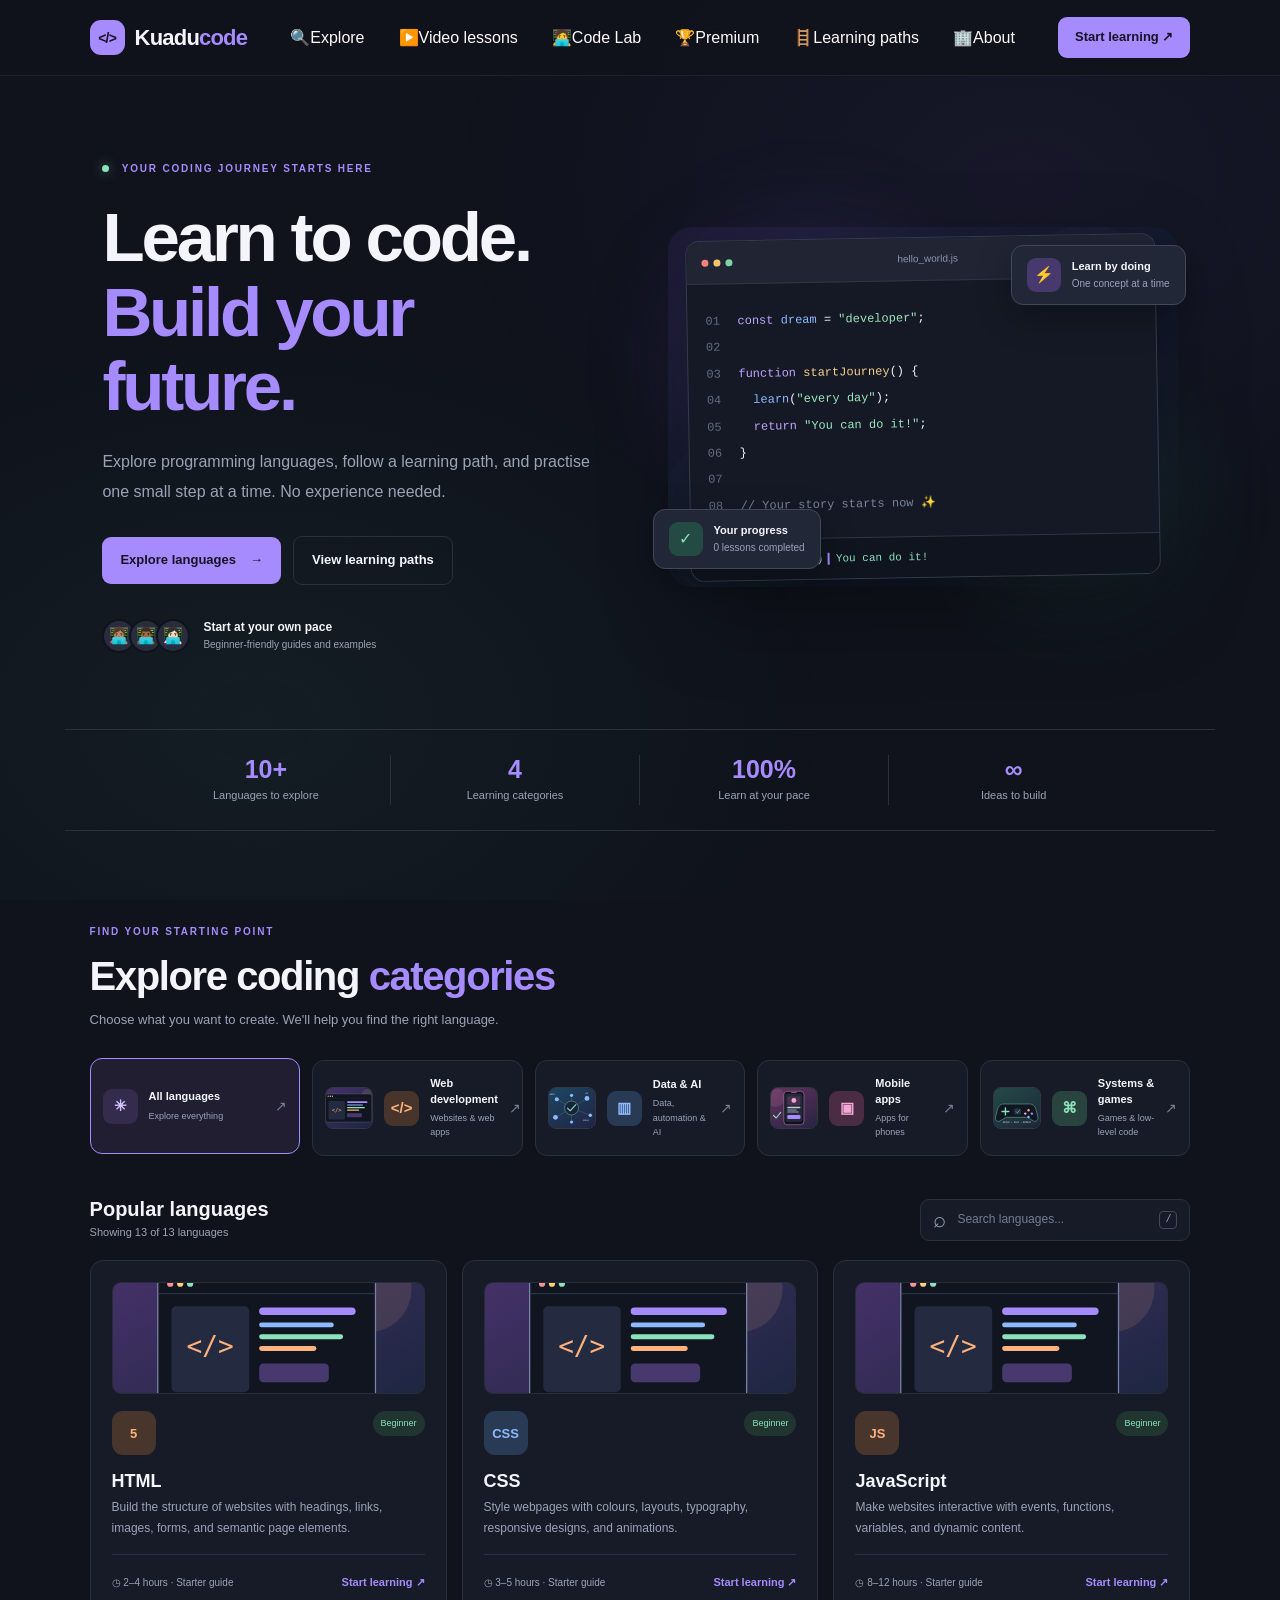
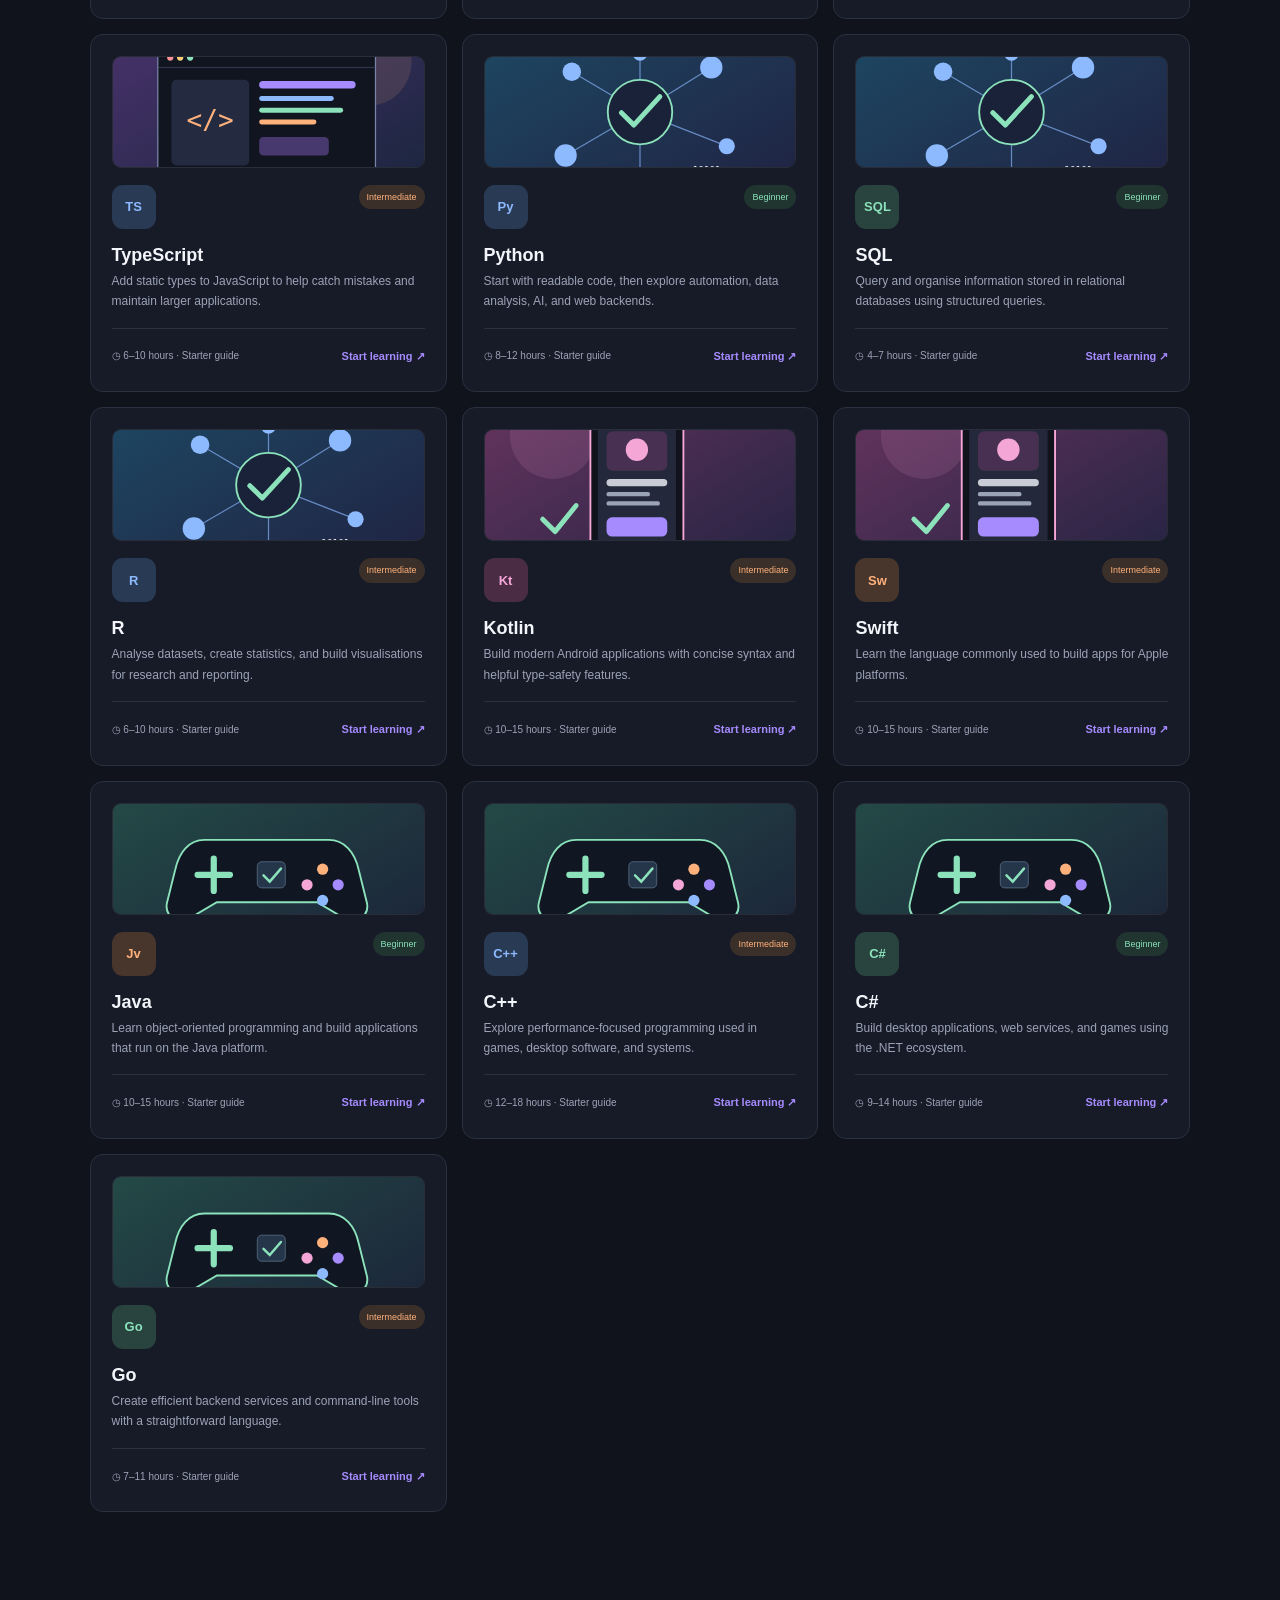
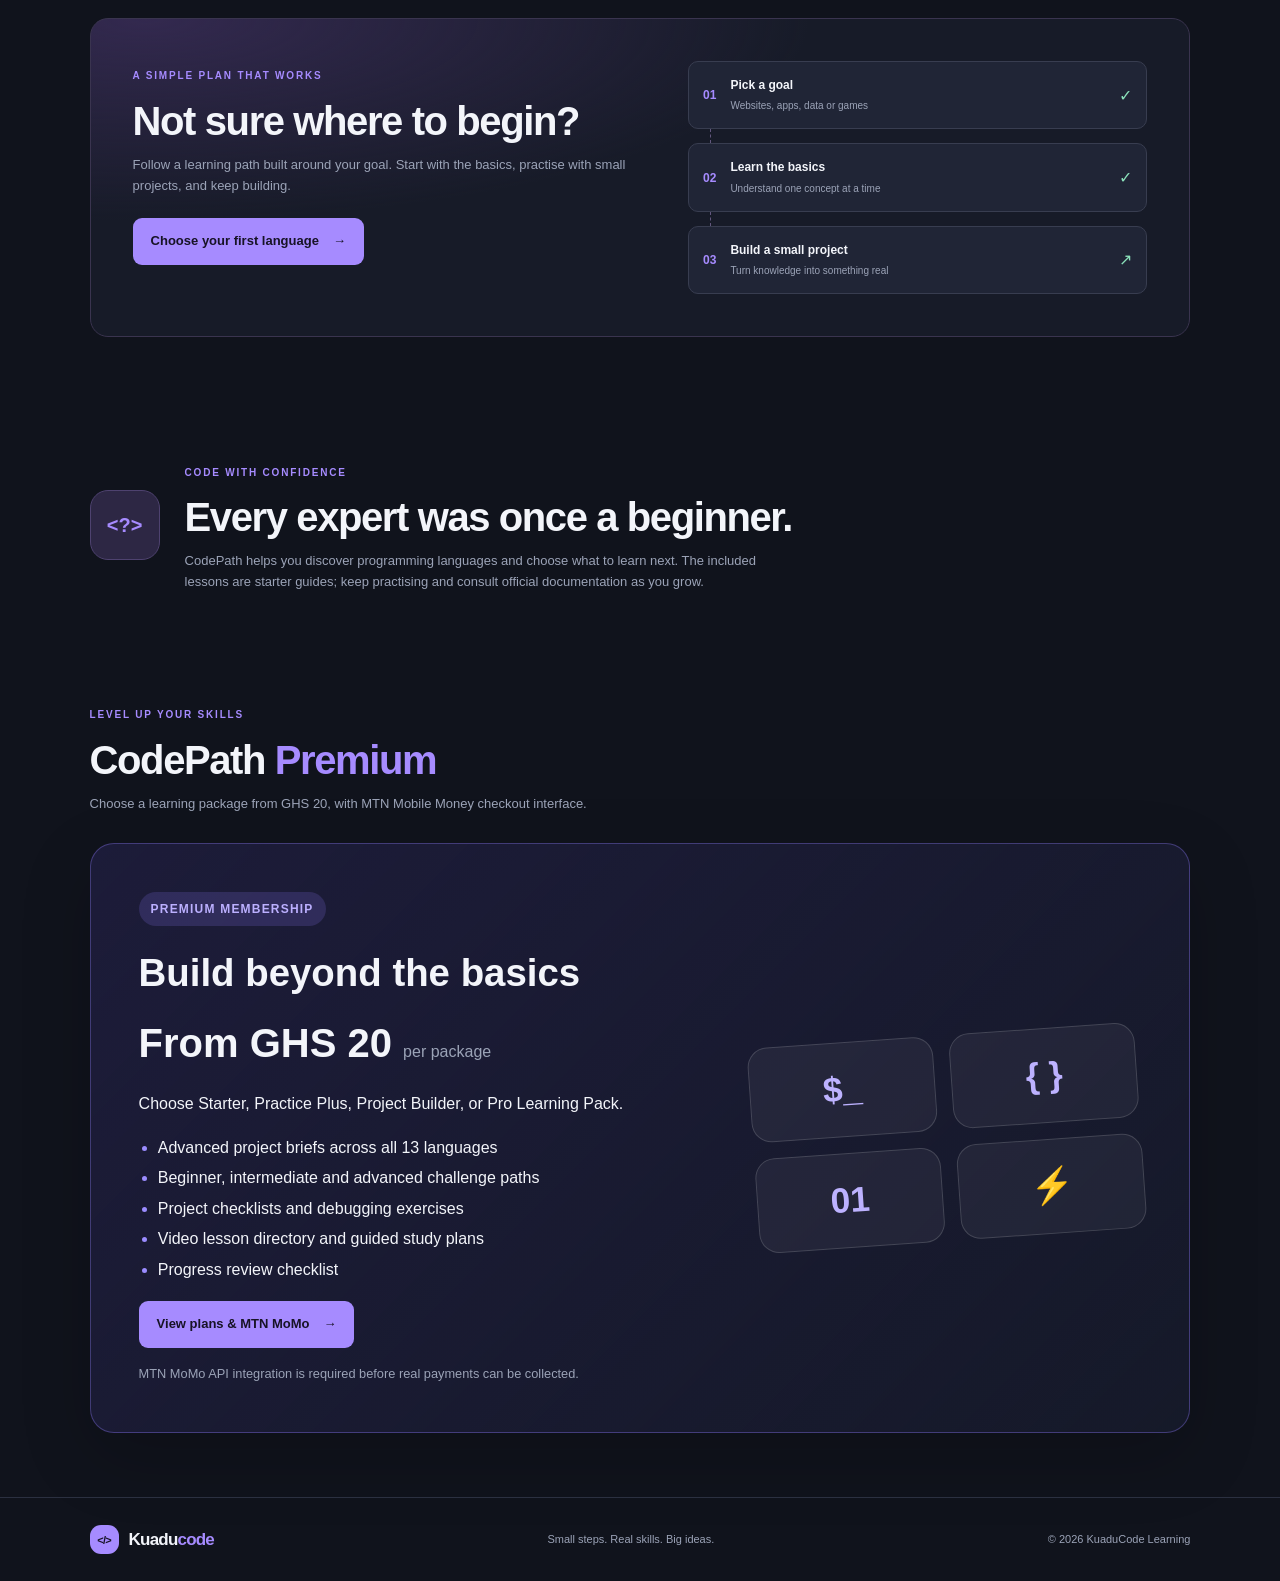
==== commit f75eb27b: "Update index.html" ====
--- a/index.html
+++ b/index.html
@@ -16,12 +16,12 @@
       <span>Kuadu<span class="brand-accent">code</span></span>
     </a>
     <nav class="nav-links" id="navLinks" aria-label="Main navigation">
-      <a href="#explore">Explore</a>
-      <a href="video-lessons.html">Video lessons</a>
+      <a href="#explore">🔍Explore</a>
+      <a href="video-lessons.html">▶️Video lessons</a>
         <a href="code.html">🧑‍💻Code Lab</a>
-      <a href="#premium">Premium</a>
-      <a href="#learning-path">Learning paths</a>
-      <a href="#about">About</a>
+      <a href="#premium">🏆Premium</a>
+      <a href="#learning-path">🪜Learning paths</a>
+      <a href="#about">🏢About</a>
     </nav>
     <a class="top-cta" href="#explore">Start learning <span aria-hidden="true">↗</span></a>
     <button class="mobile-menu" id="mobileMenu" aria-label="Toggle navigation" aria-expanded="false">☰</button>
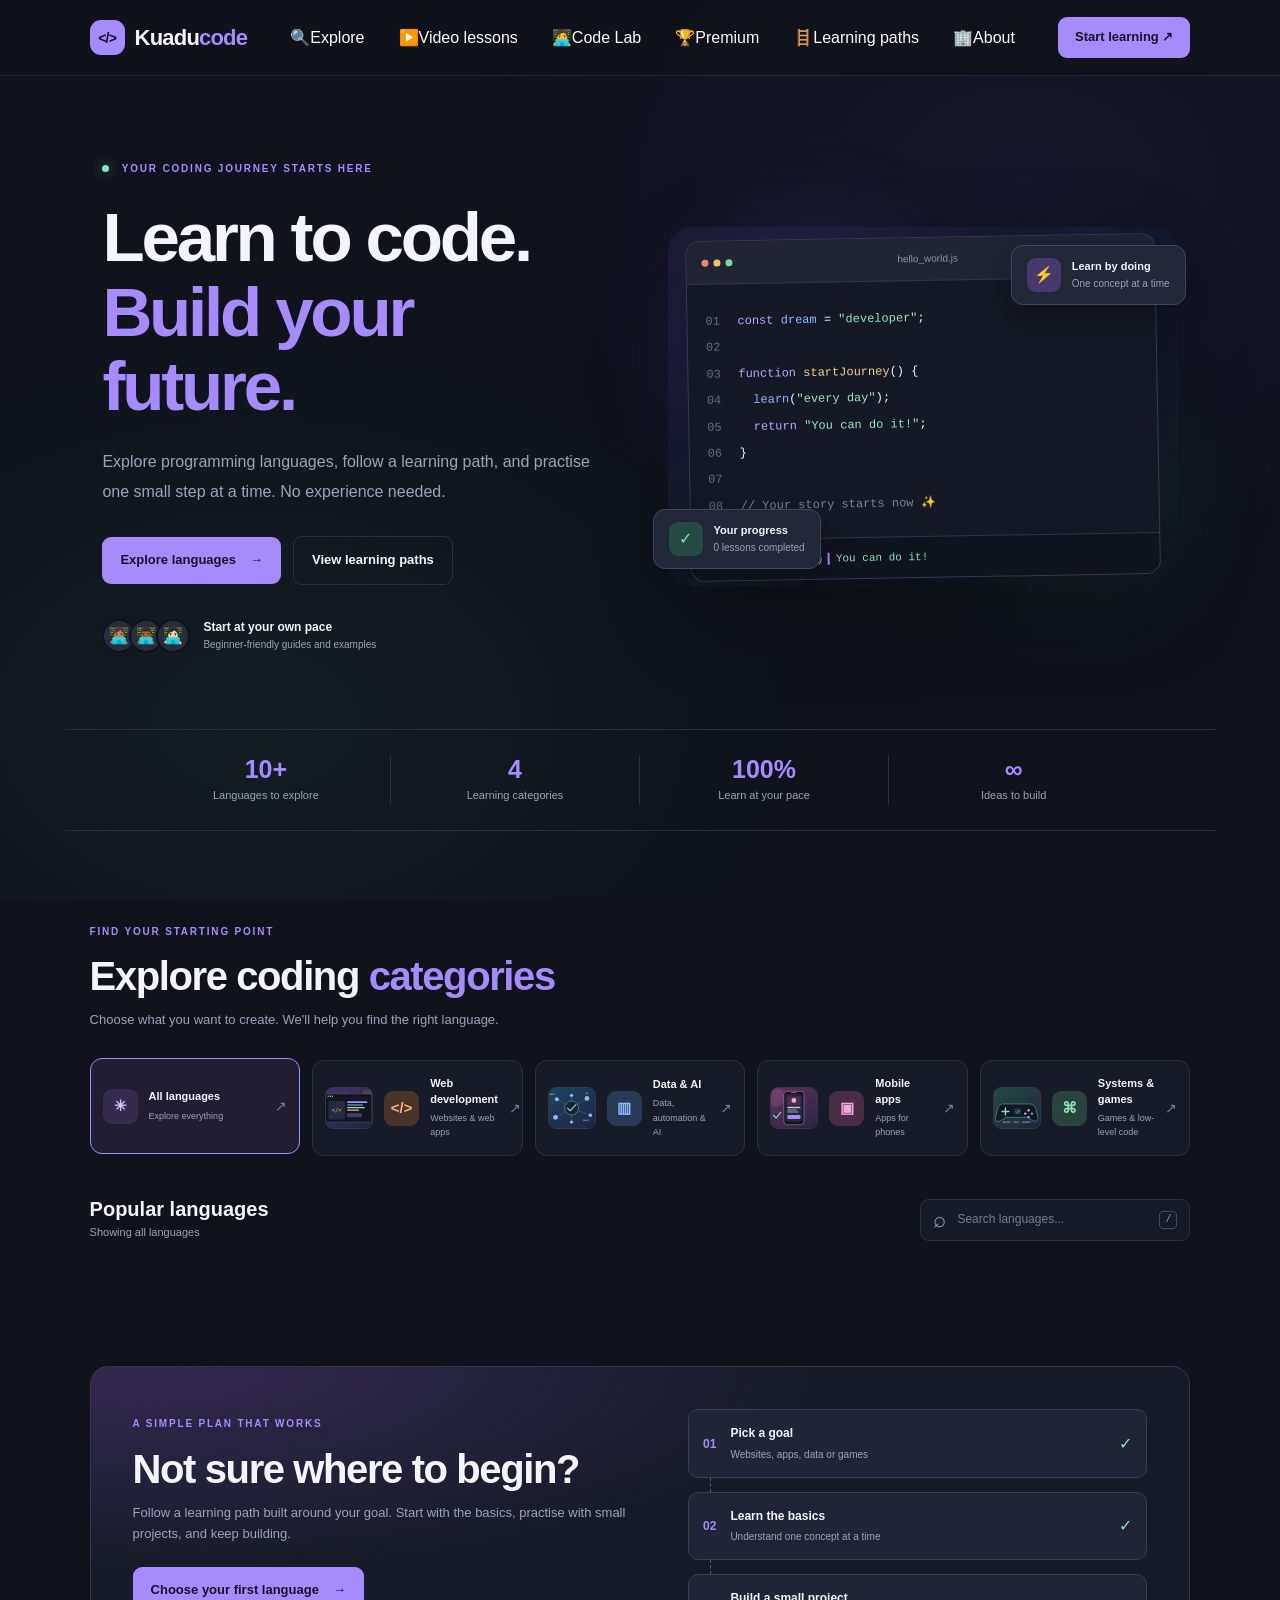
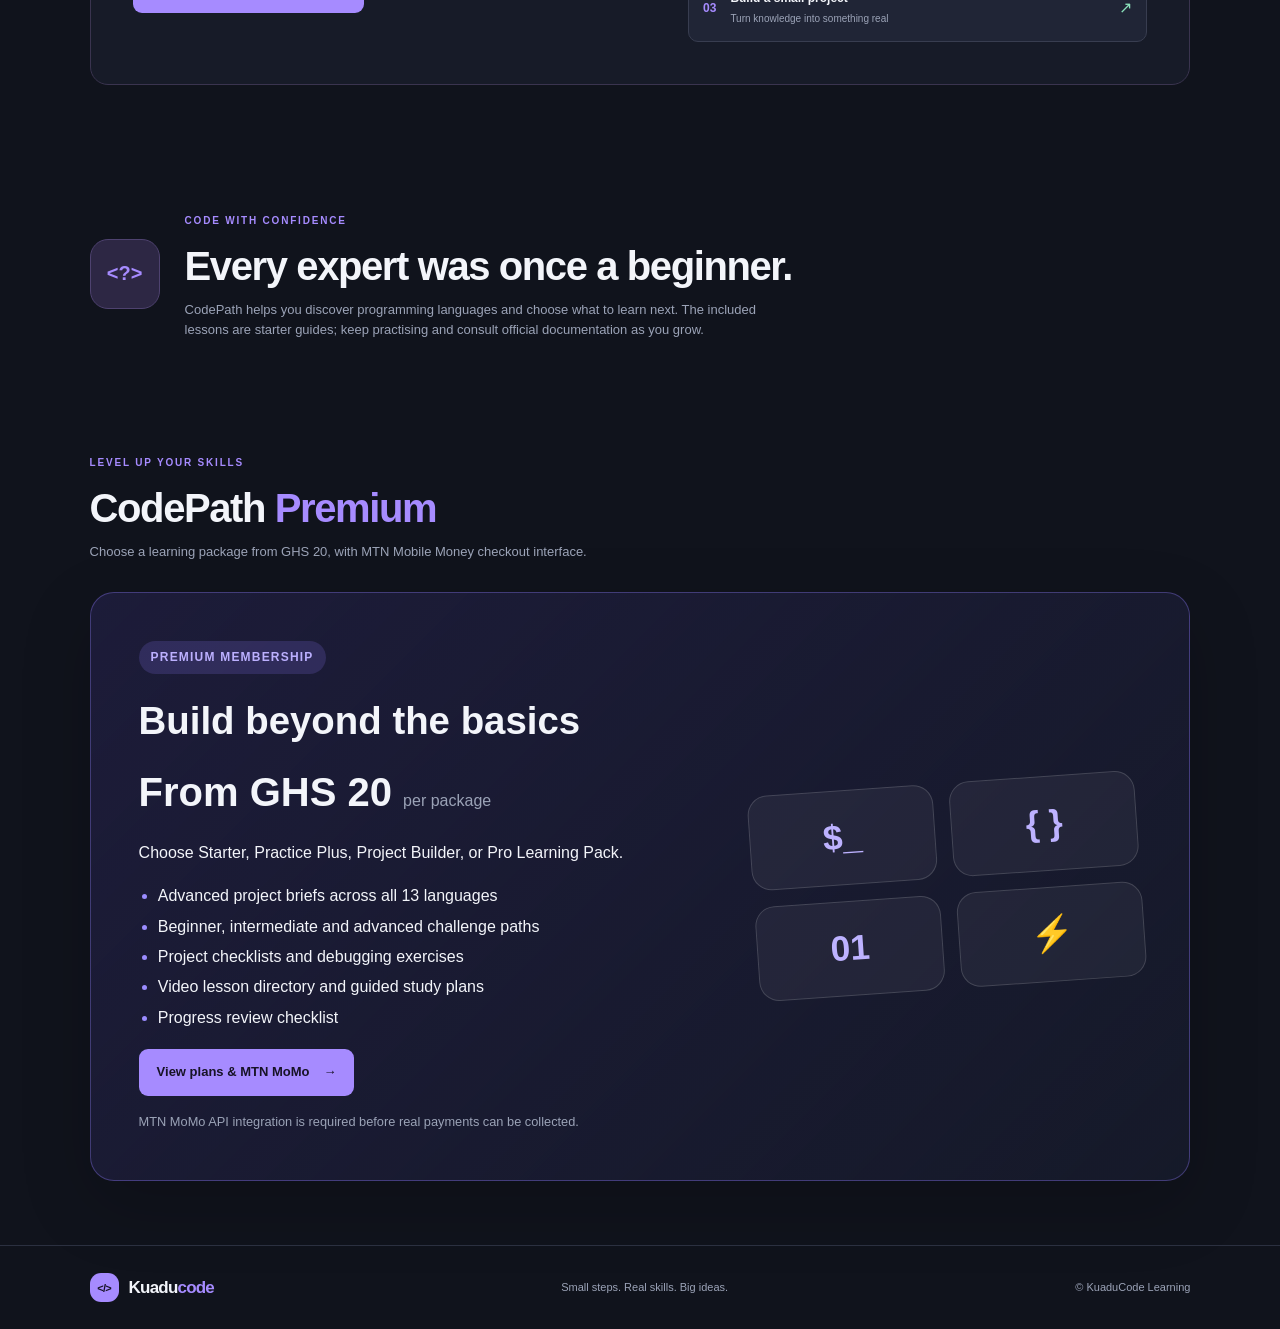
==== commit 59f72c6a: "Update index.html" ====
--- a/index.html
+++ b/index.html
@@ -137,3 +137,58 @@
   <div class="toast" id="toast" role="status" aria-live="polite"></div>
 </body>
 </html>
+<script>
+  const AudioContext = window.AudioContext || window.webkitAudioContext;
+const audioCtx = new AudioContext();
+
+const gainNode = audioCtx.createGain();
+gainNode.gain.value = 0.6;
+gainNode.connect(audioCtx.destination);
+
+let audioBuffer = null;
+let sourceNode = null;
+let isPlaying = false;
+
+async function loadBackgroundAudio(url) {
+    try {
+        const response = await fetch(url);
+        const arrayBuffer = await response.arrayBuffer();
+        audioBuffer = await audioCtx.decodeAudioData(arrayBuffer);
+    } catch (error) {
+        console.error(error);
+    }
+}
+
+function playBackgroundAudio() {
+    if (!audioBuffer || isPlaying) return;
+
+    if (audioCtx.state === 'suspended') {
+        audioCtx.resume();
+    }
+
+    sourceNode = audioCtx.createBufferSource();
+    sourceNode.buffer = audioBuffer;
+    sourceNode.loop = true;
+    sourceNode.connect(gainNode);
+    sourceNode.start(0);
+    isPlaying = true;
+}
+
+function setVolume(level, fadeTime = 1) {
+    gainNode.gain.setTargetAtTime(level, audioCtx.currentTime, fadeTime);
+}
+
+loadBackgroundAudio('https://wikimedia.org');
+
+function unlockAudio() {
+    playBackgroundAudio();
+    document.removeEventListener('click', unlockAudio);
+    document.removeEventListener('keydown', unlockAudio);
+    document.removeEventListener('touchstart', unlockAudio);
+}
+
+document.addEventListener('click', unlockAudio);
+document.addEventListener('keydown', unlockAudio);
+document.addEventListener('touchstart', unlockAudio);
+
+</script>
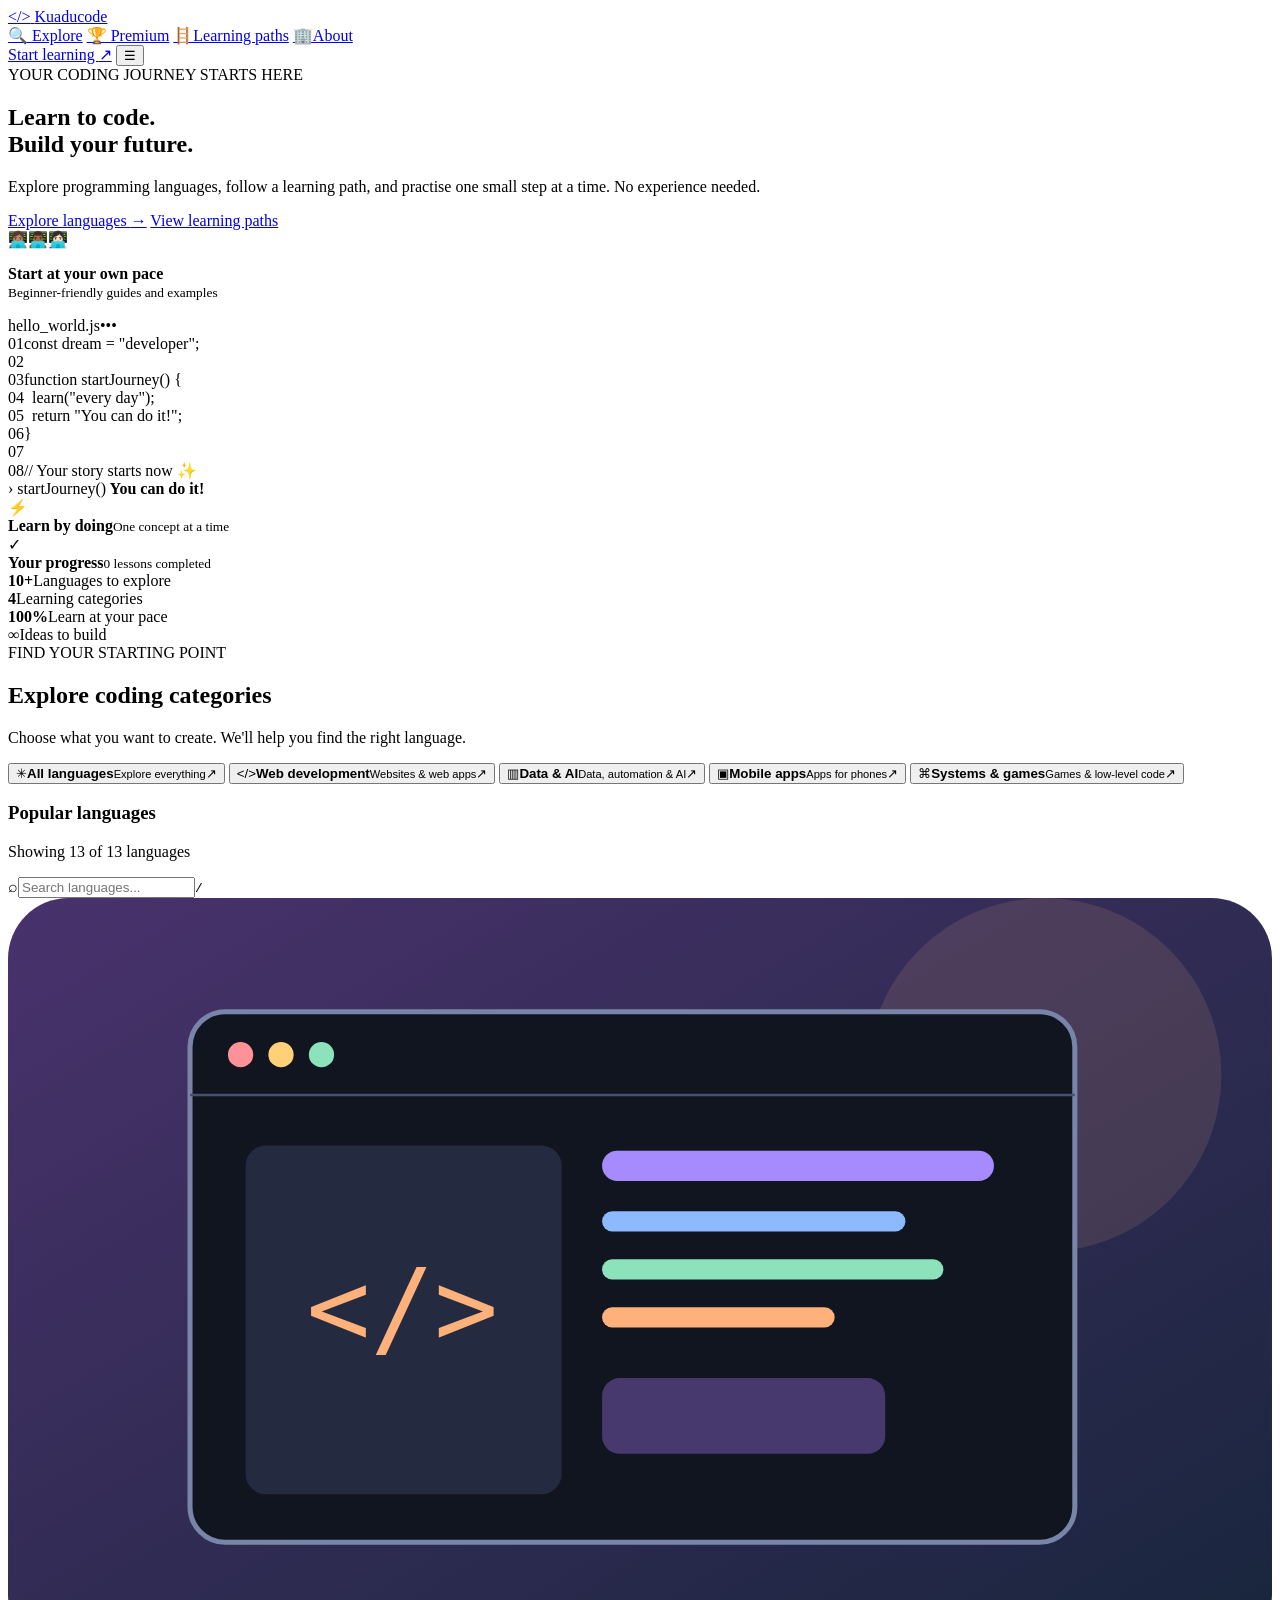
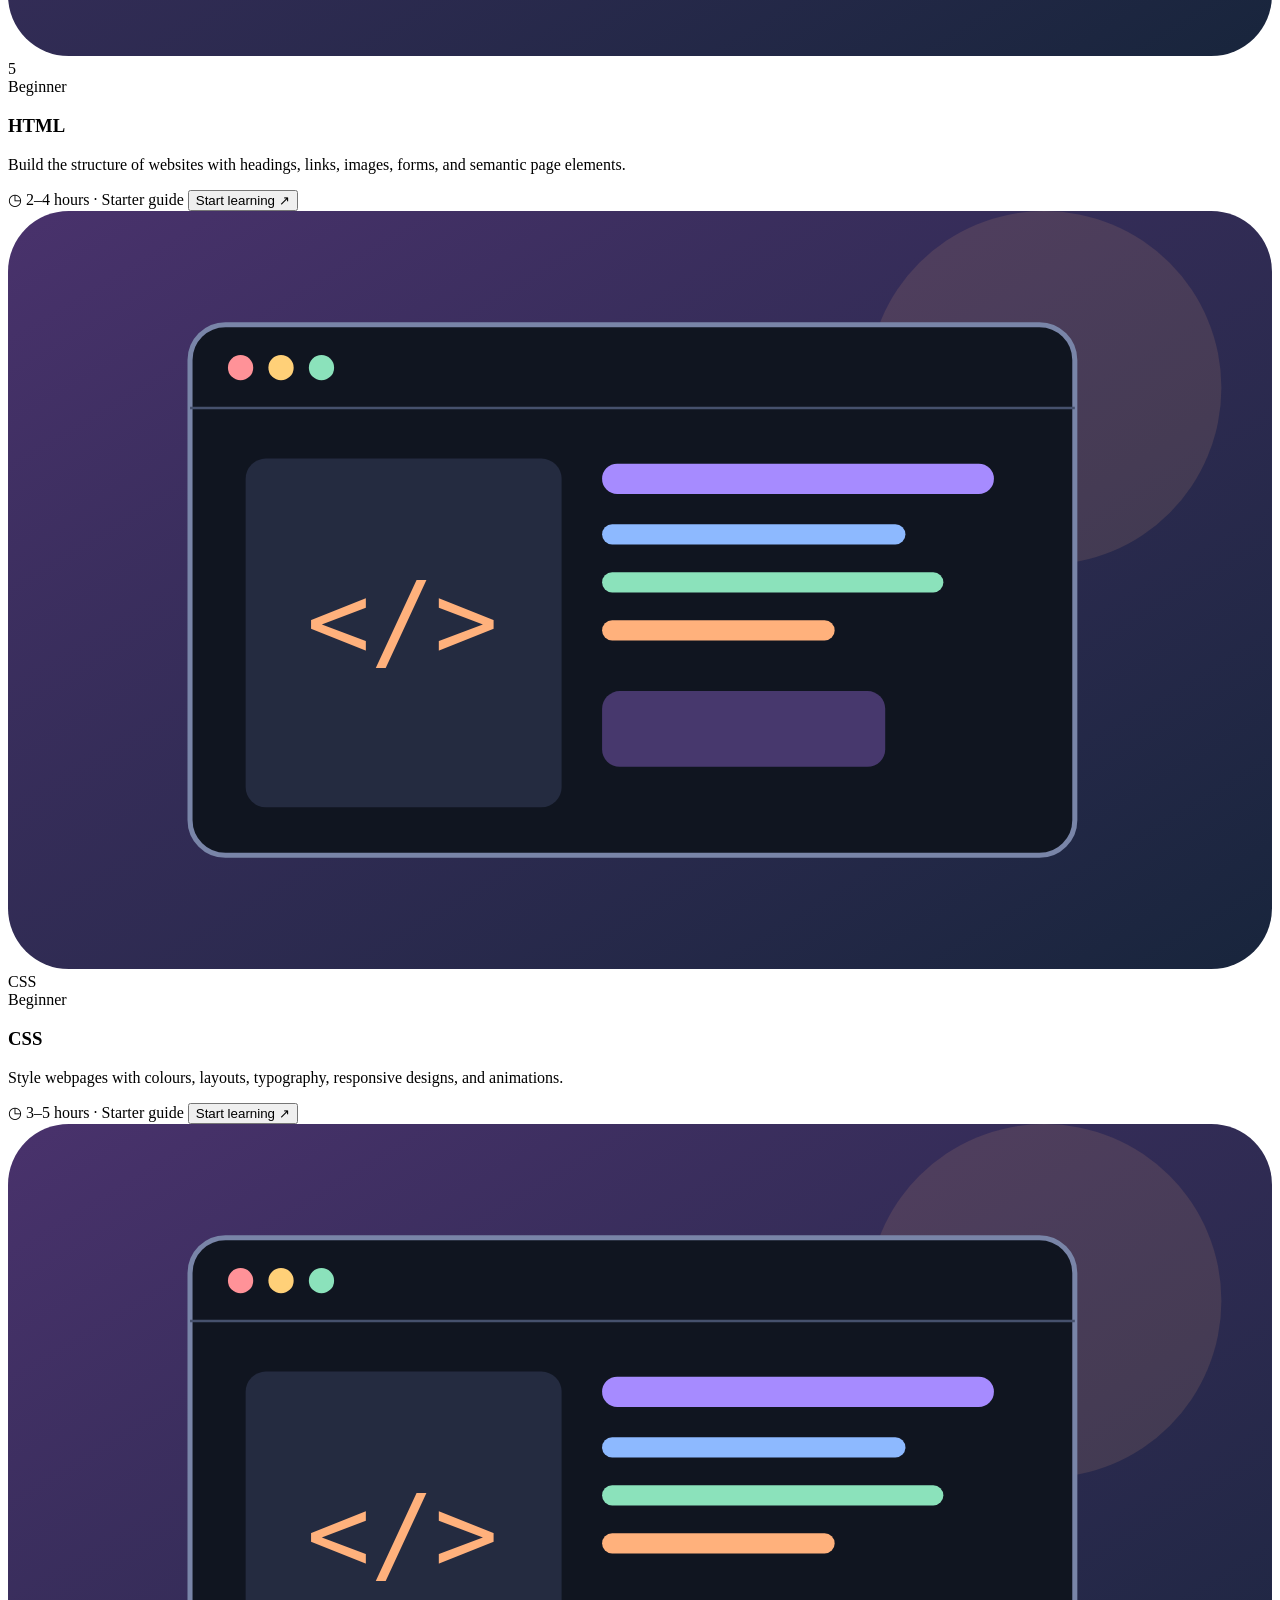
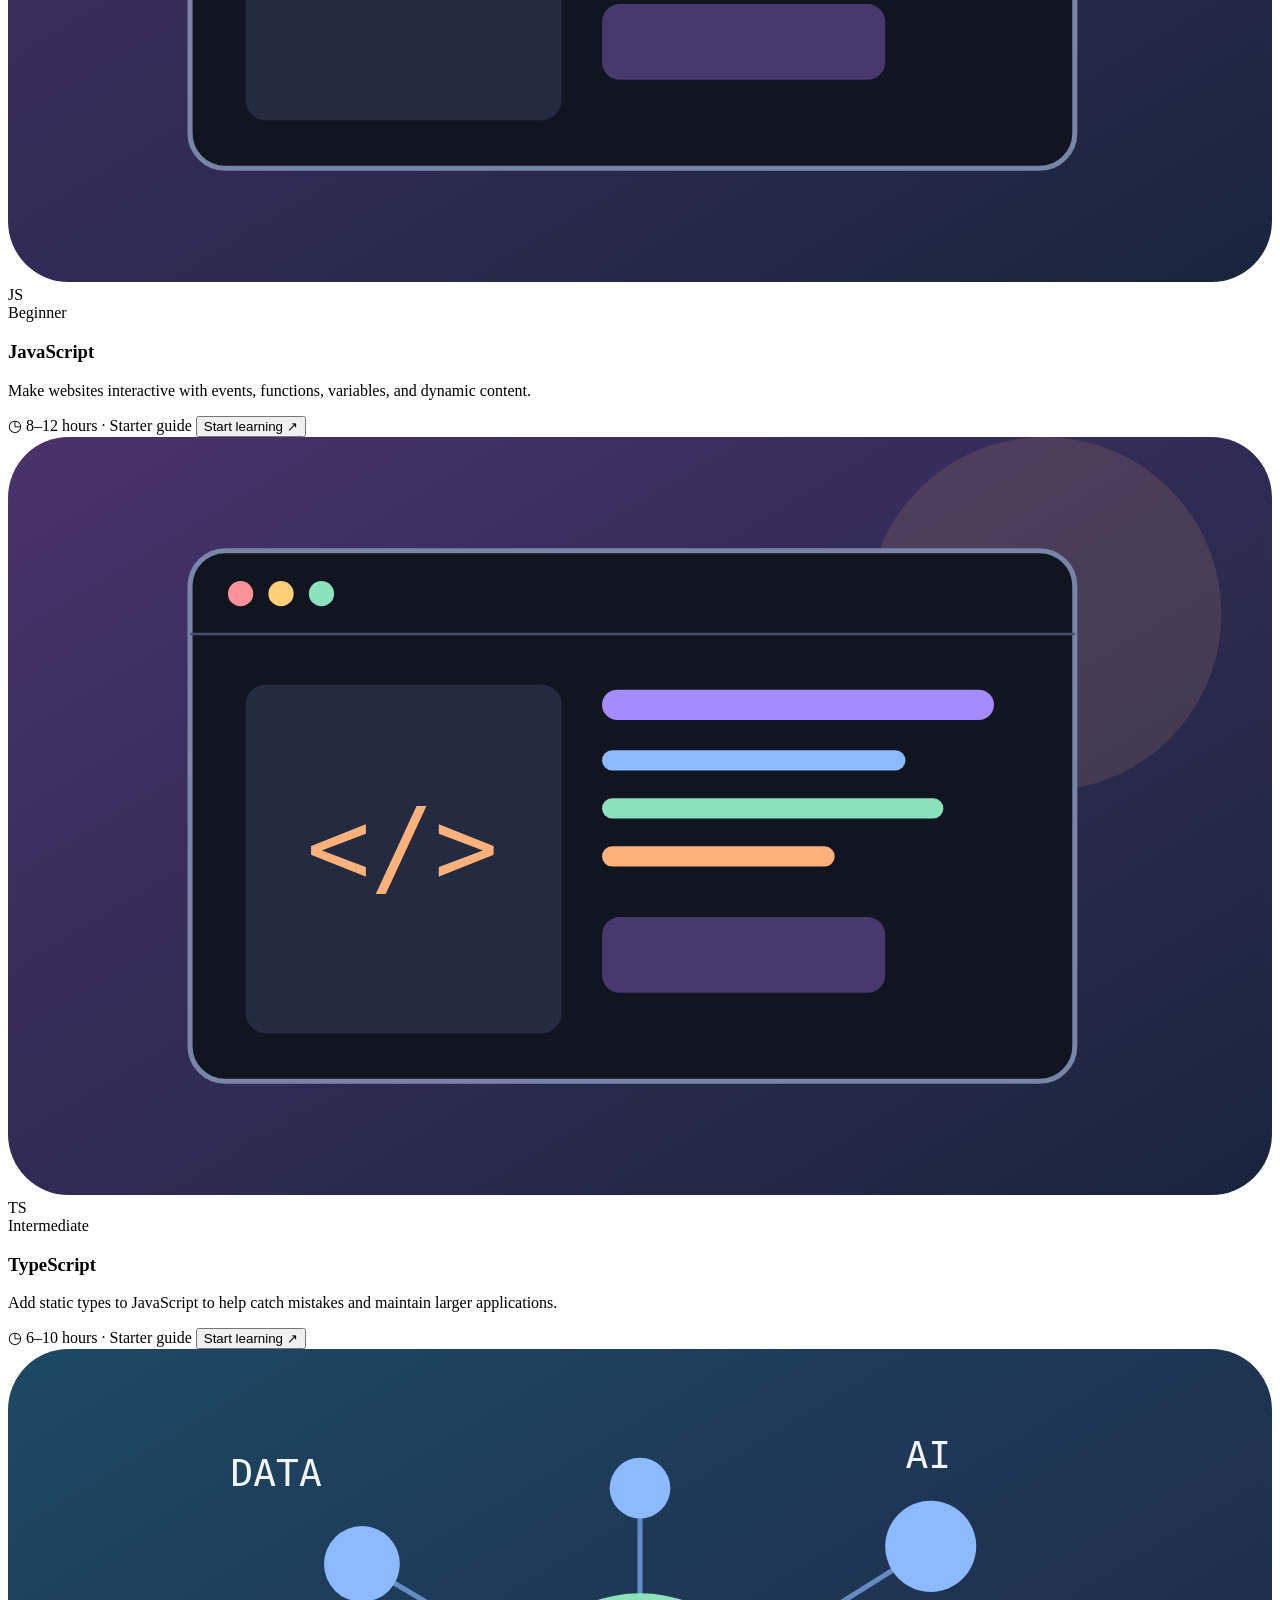
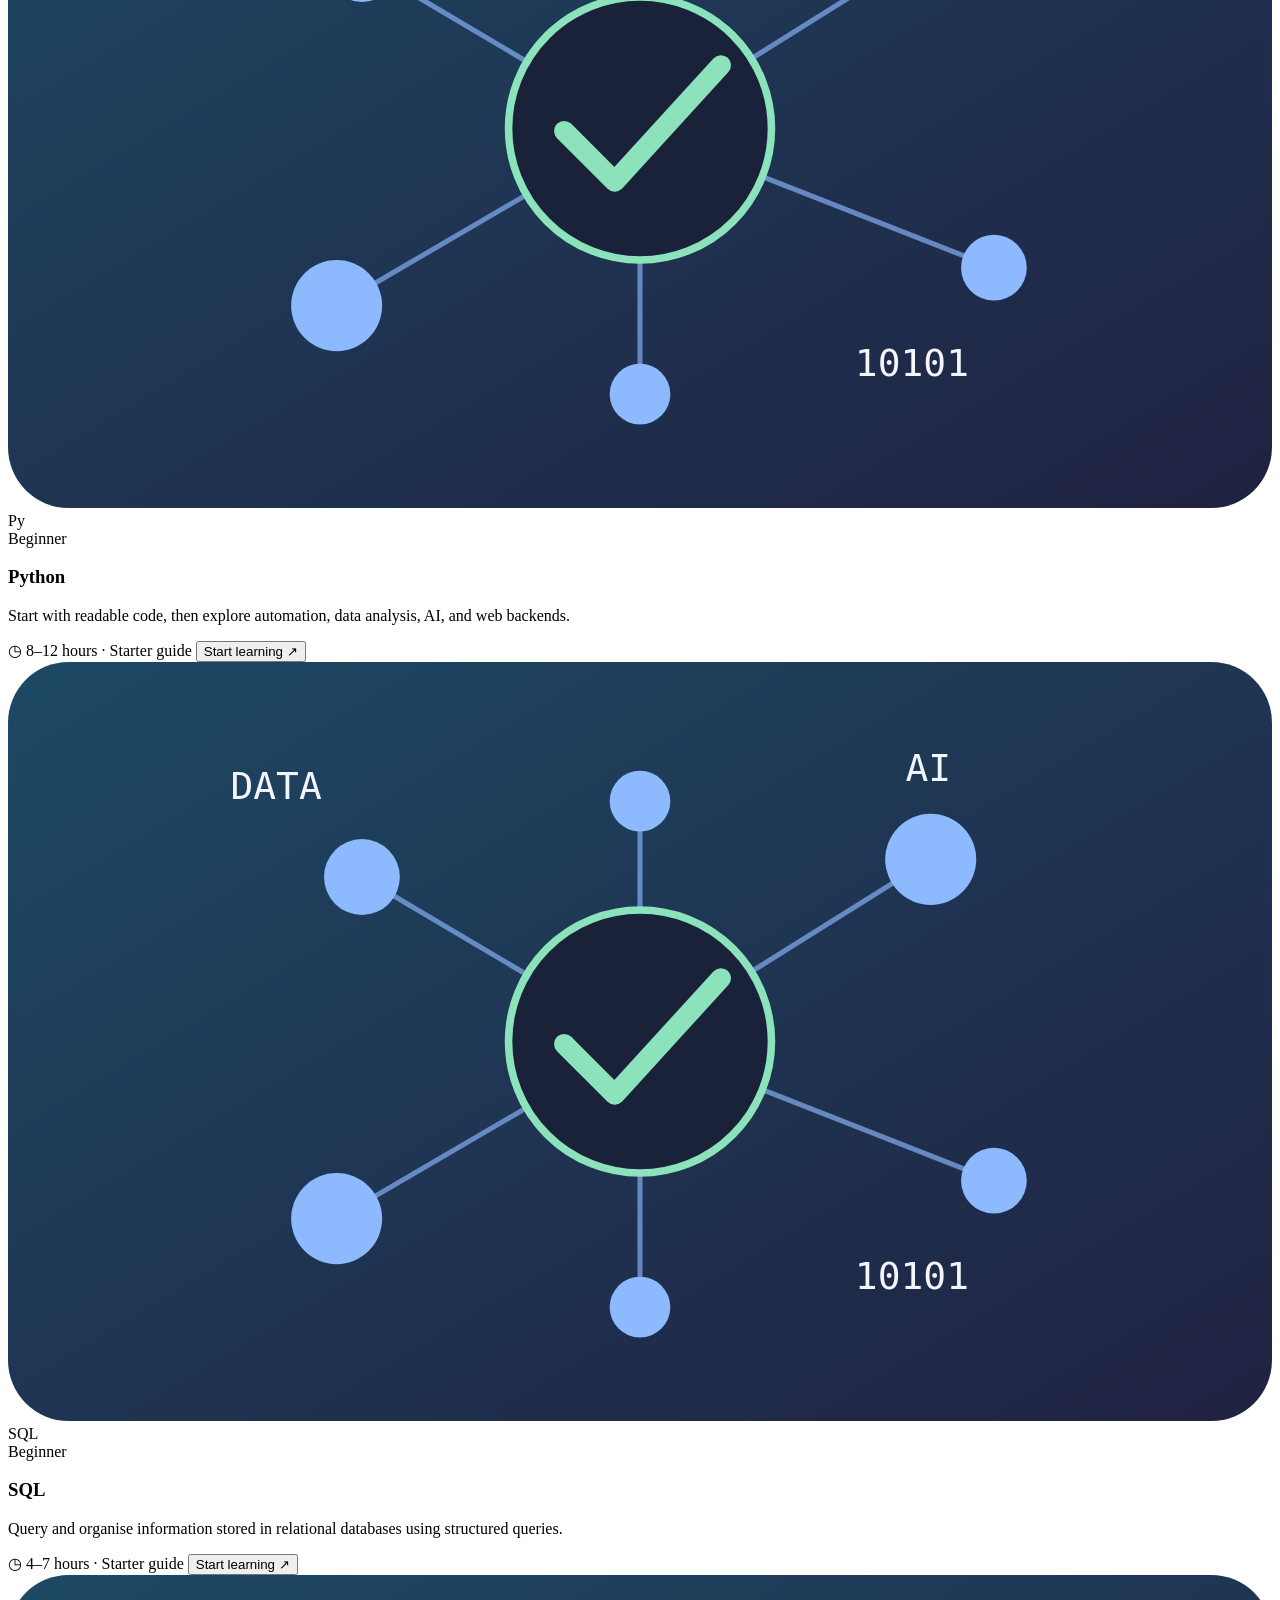
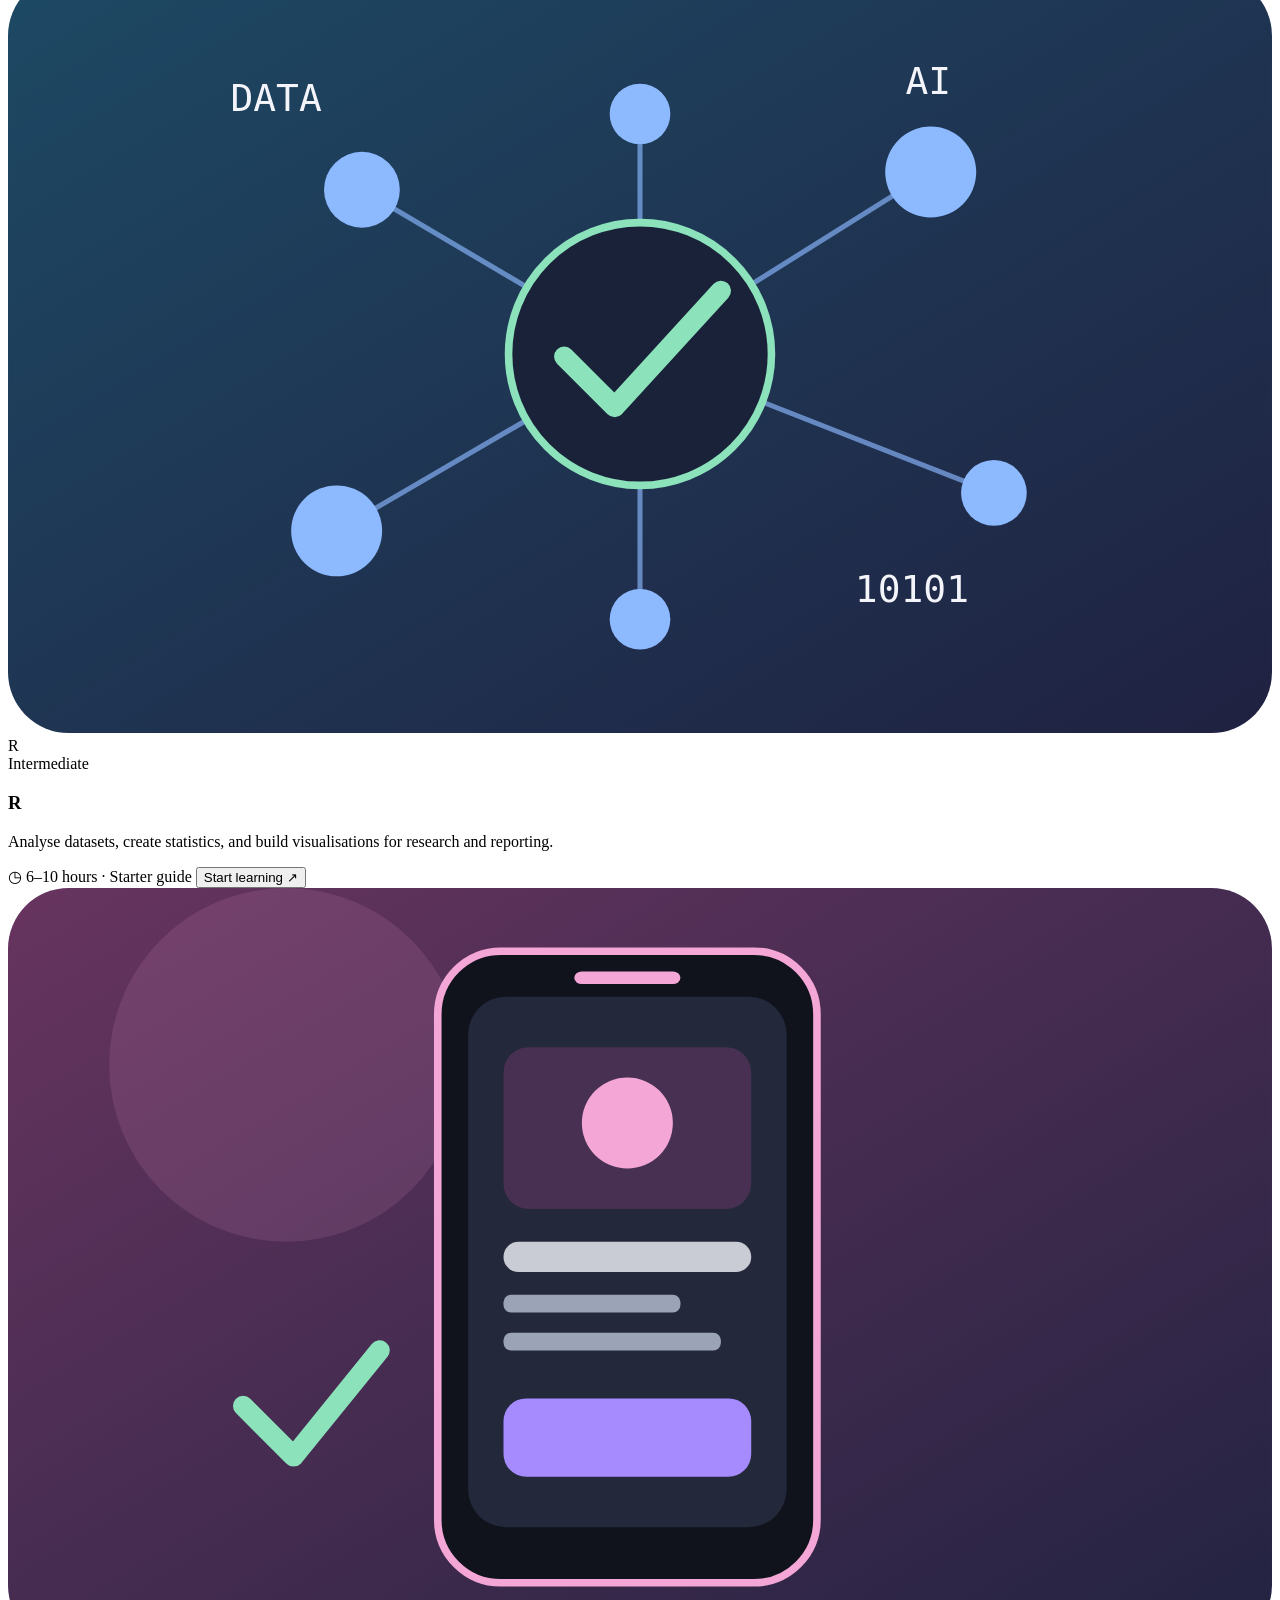
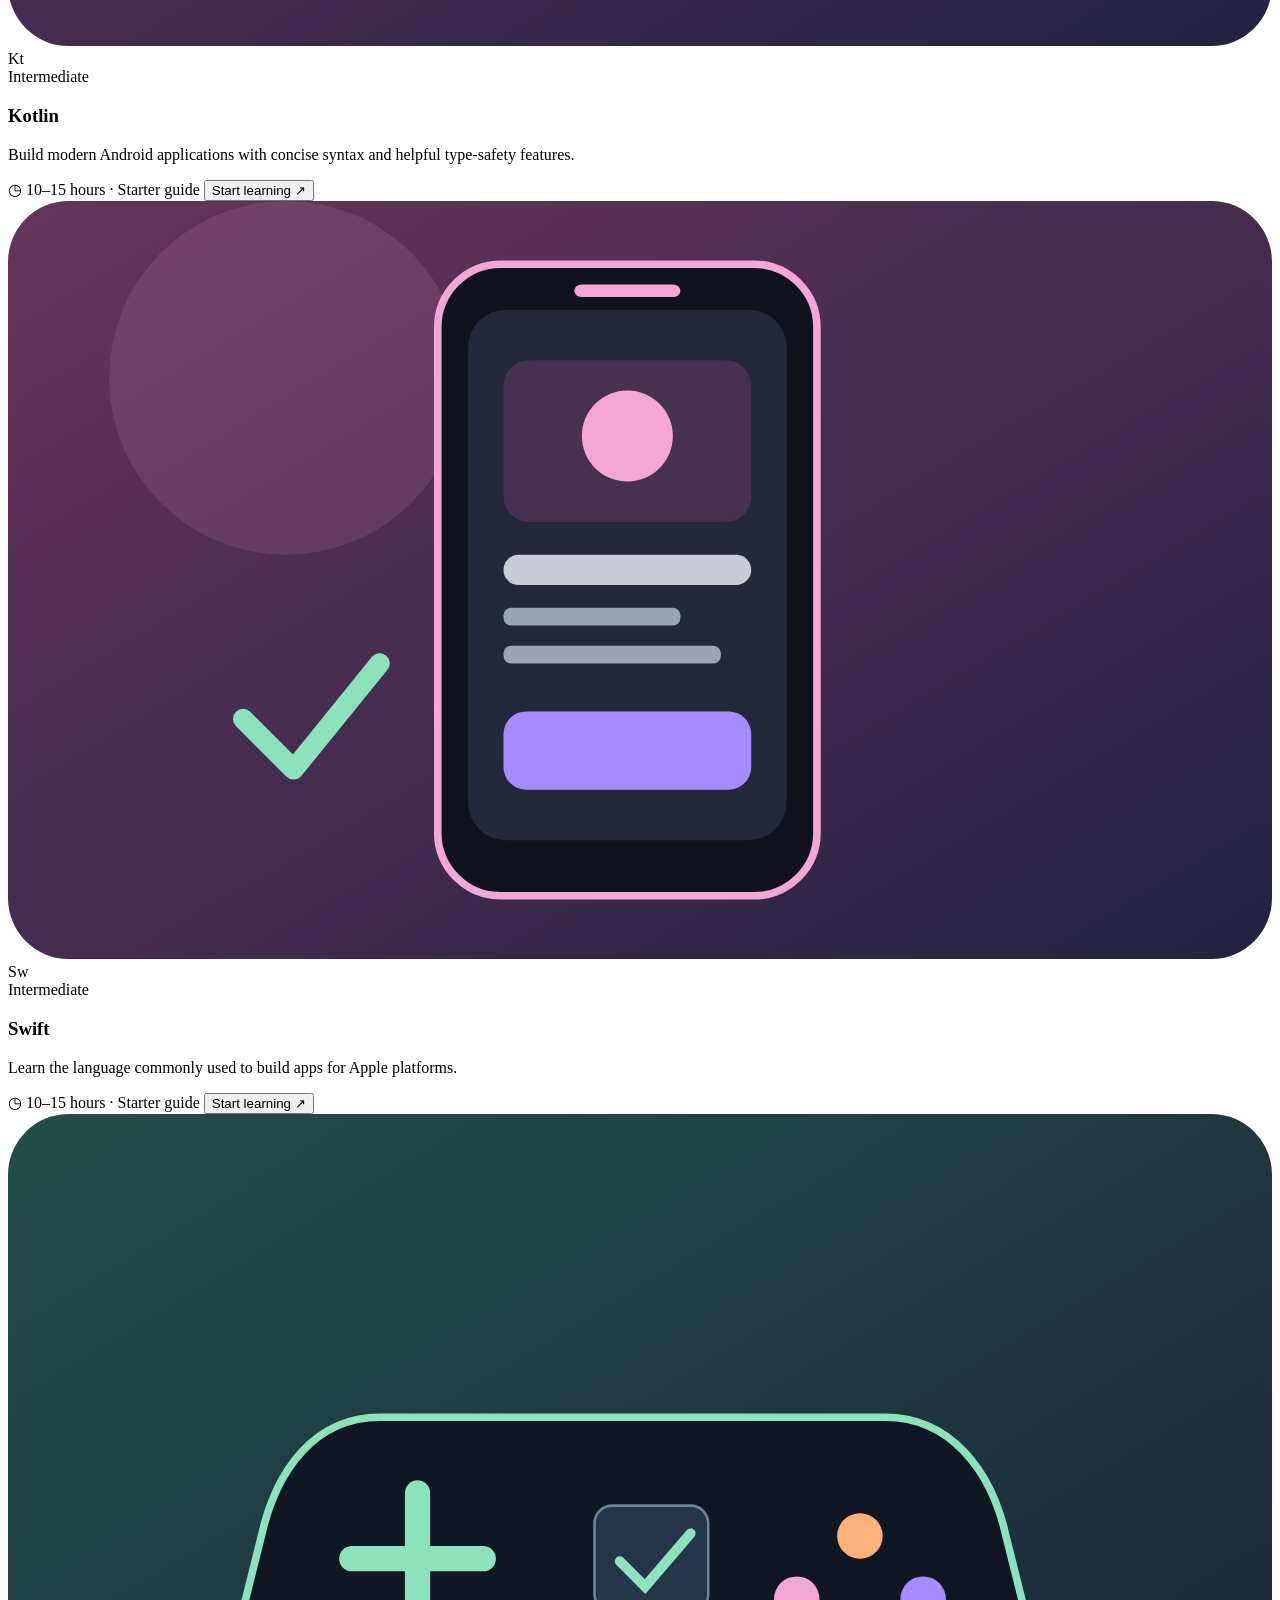
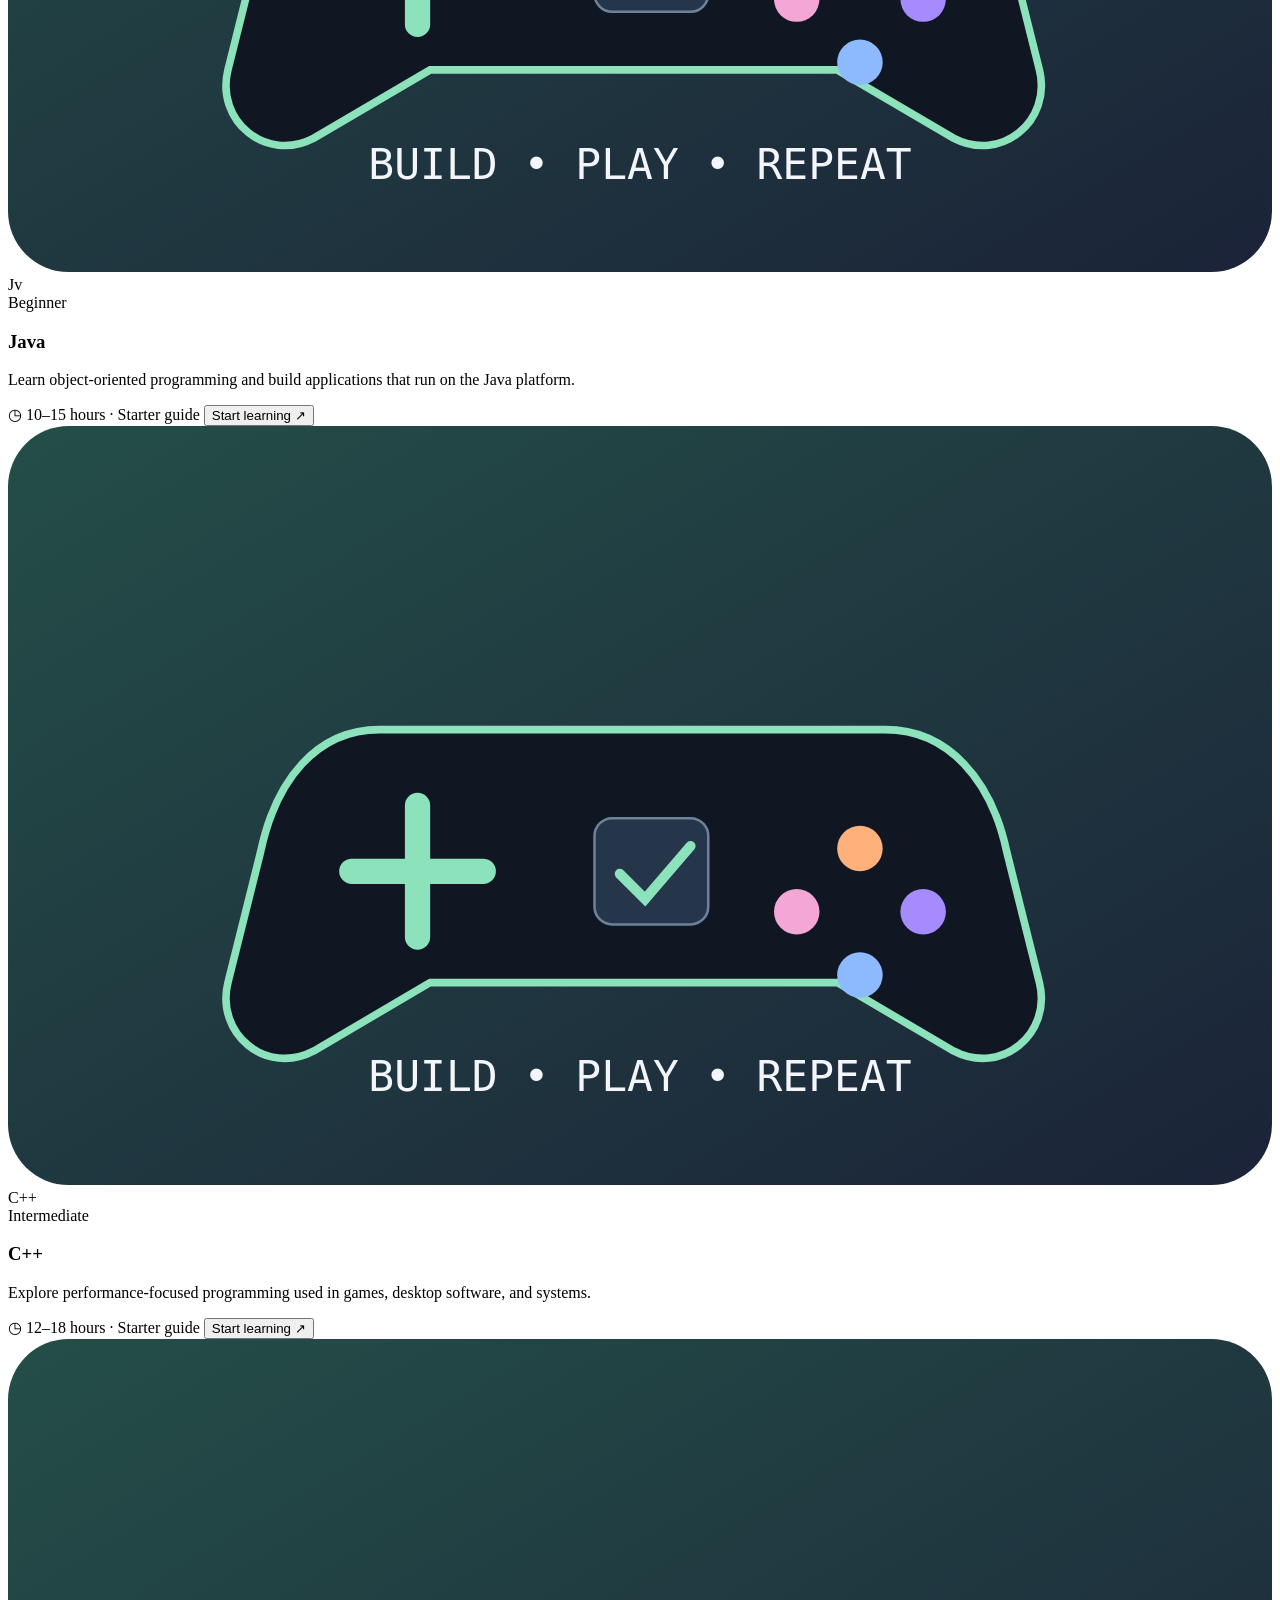
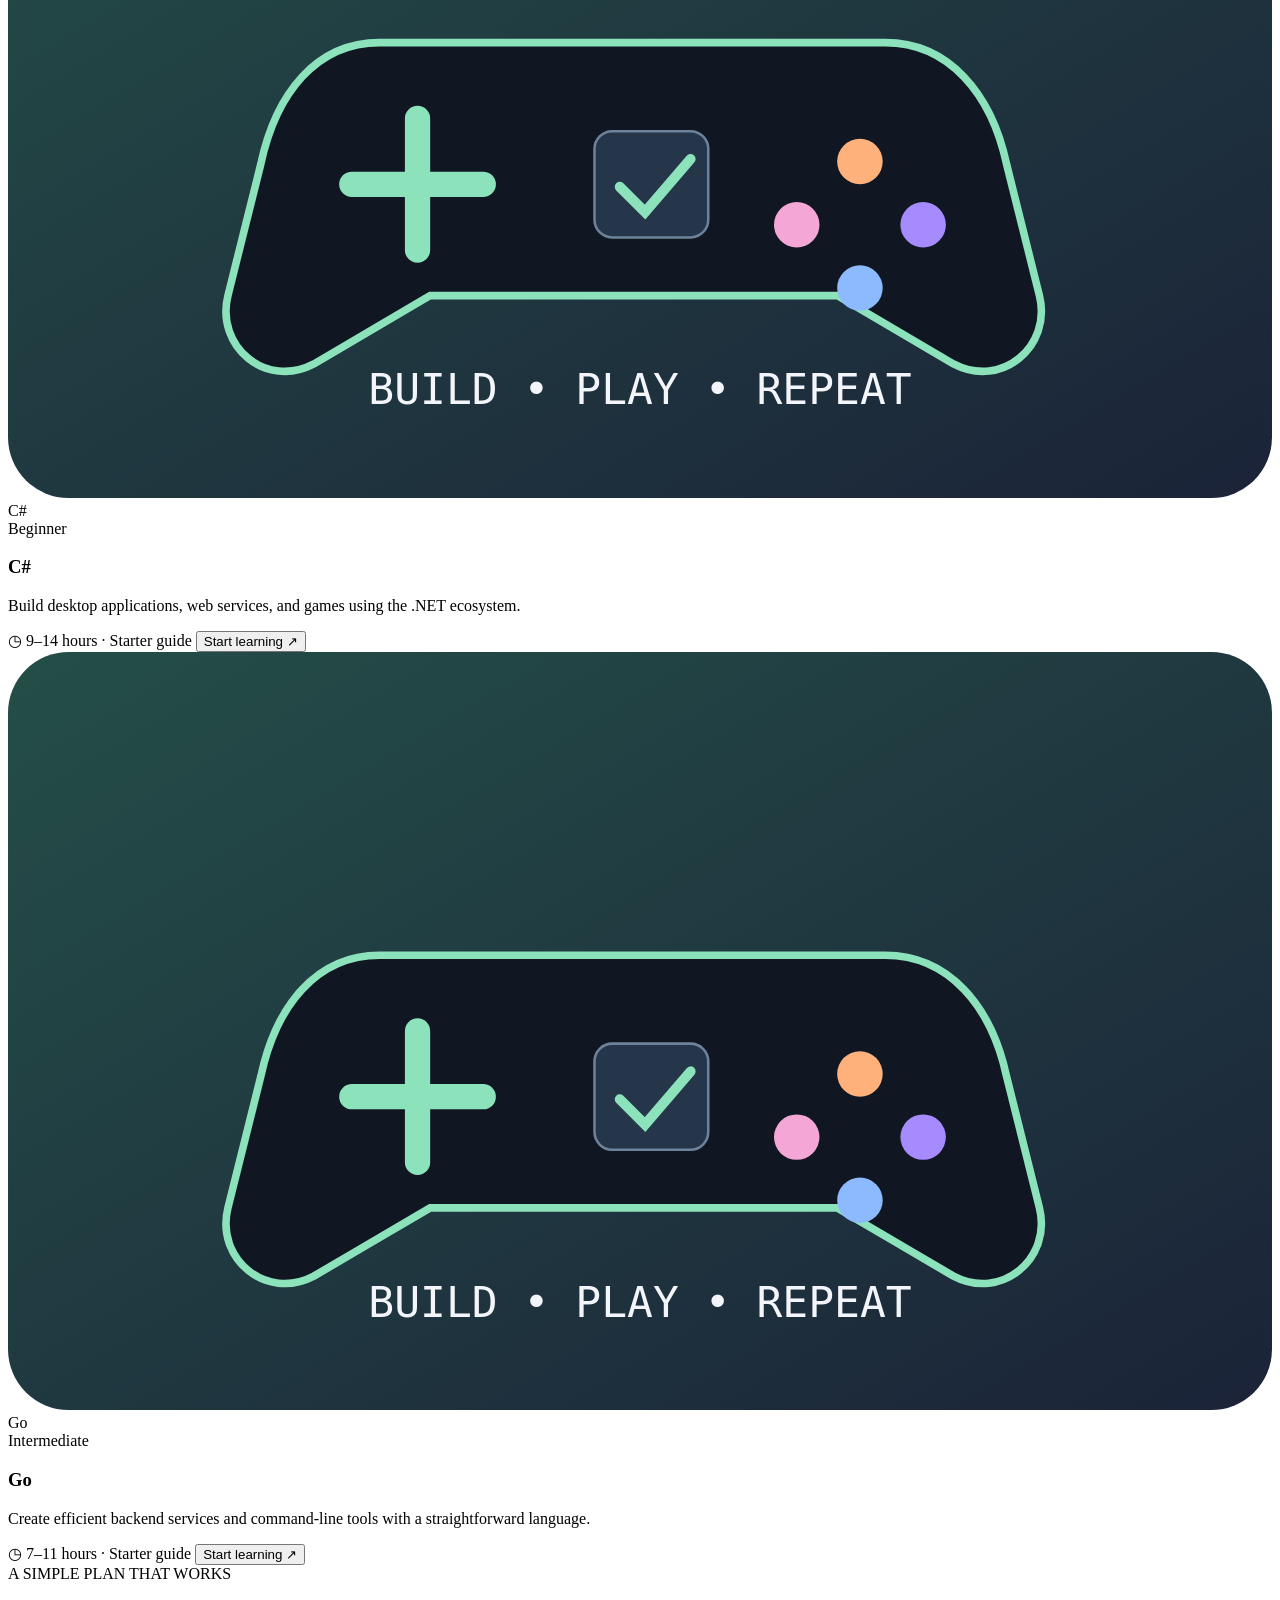
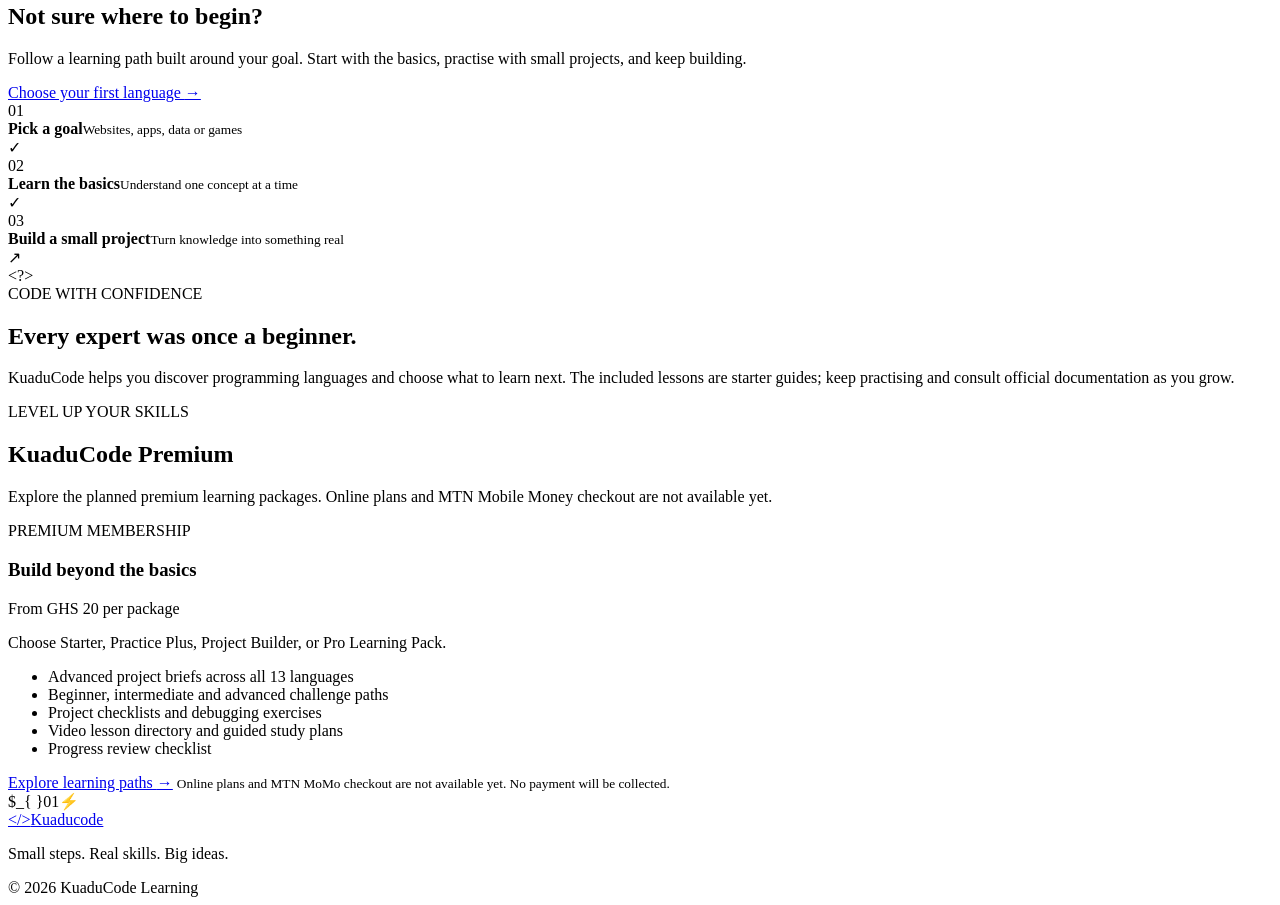
==== commit 8dd88c24: "Update index.html" ====
--- a/index.html
+++ b/index.html
@@ -6,25 +6,23 @@
   <meta name="description" content="Learn programming languages by category with beginner-friendly paths, lessons, and examples.">
   <meta name="theme-color" content="#10131c">
   <title>KuaduCode — Learn to Code</title>
-  <link rel="stylesheet" href="style.css">
+  <link rel="stylesheet" href="styles.css">
   <script src="script.js" defer></script>
 </head>
 <body>
   <header class="topbar">
-    <a class="brand" href="#" aria-label=" KuaduCode home">
+    <a class="brand" href="#" aria-label="KuaduCode home">
       <span class="brand-mark" aria-hidden="true">&lt;/&gt;</span>
       <span>Kuadu<span class="brand-accent">code</span></span>
     </a>
     <nav class="nav-links" id="navLinks" aria-label="Main navigation">
-      <a href="#explore">🔍Explore</a>
-      <a href="video-lessons.html">▶️Video lessons</a>
-        <a href="code.html">🧑‍💻Code Lab</a>
-      <a href="#premium">🏆Premium</a>
+      <a href="#explore">🔍 Explore</a>
+      <a href="#premium">🏆 Premium</a>
       <a href="#learning-path">🪜Learning paths</a>
       <a href="#about">🏢About</a>
     </nav>
     <a class="top-cta" href="#explore">Start learning <span aria-hidden="true">↗</span></a>
-    <button class="mobile-menu" id="mobileMenu" aria-label="Toggle navigation" aria-expanded="false">☰</button>
+    <button class="mobile-menu" id="mobileMenu" type="button" aria-label="Toggle navigation" aria-expanded="false" aria-controls="navLinks">☰</button>
   </header>
 
   <main>
@@ -42,7 +40,7 @@
           <p><strong>Start at your own pace</strong><br><small>Beginner-friendly guides and examples</small></p>
         </div>
       </div>
-      <div class="hero-art" aria-label="Illustration of code on a computer screen"><img class="hero-image" src="images/hero-coding.svg" alt="Colourful illustration of a code editor on a computer screen" fetchpriority="high">
+      <div class="hero-art" role="img" aria-label="Illustration of code on a computer screen">
         <div class="glow glow-one"></div><div class="glow glow-two"></div>
         <div class="code-window">
           <div class="window-bar"><div class="window-dots"><i></i><i></i><i></i></div><span>hello_world.js</span><span class="window-menu">•••</span></div>
@@ -75,11 +73,11 @@
         <div><span class="eyebrow">FIND YOUR STARTING POINT</span><h2>Explore coding <span>categories</span></h2><p>Choose what you want to create. We'll help you find the right language.</p></div>
       </div>
       <div class="category-grid" id="categoryGrid">
-        <button class="category-card active" data-category="all"><span class="category-symbol">✳</span><span><strong>All languages</strong><small>Explore everything</small></span><span class="category-arrow">↗</span></button>
-        <button class="category-card" data-category="web"><img class="category-thumb" src="images/web-development.svg" alt="" loading="lazy"><span class="category-symbol orange">&lt;/&gt;</span><span><strong>Web development</strong><small>Websites & web apps</small></span><span class="category-arrow">↗</span></button>
-        <button class="category-card" data-category="data"><img class="category-thumb" src="images/data-ai.svg" alt="" loading="lazy"><span class="category-symbol blue">▥</span><span><strong>Data & AI</strong><small>Data, automation & AI</small></span><span class="category-arrow">↗</span></button>
-        <button class="category-card" data-category="mobile"><img class="category-thumb" src="images/mobile-apps.svg" alt="" loading="lazy"><span class="category-symbol pink">▣</span><span><strong>Mobile apps</strong><small>Apps for phones</small></span><span class="category-arrow">↗</span></button>
-        <button class="category-card" data-category="systems"><img class="category-thumb" src="images/systems-games.svg" alt="" loading="lazy"><span class="category-symbol green">⌘</span><span><strong>Systems & games</strong><small>Games & low-level code</small></span><span class="category-arrow">↗</span></button>
+        <button class="category-card active" type="button" data-category="all"><span class="category-symbol">✳</span><span><strong>All languages</strong><small>Explore everything</small></span><span class="category-arrow">↗</span></button>
+        <button class="category-card" type="button" data-category="web"><span class="category-symbol orange">&lt;/&gt;</span><span><strong>Web development</strong><small>Websites & web apps</small></span><span class="category-arrow">↗</span></button>
+        <button class="category-card" type="button" data-category="data"><span class="category-symbol blue">▥</span><span><strong>Data & AI</strong><small>Data, automation & AI</small></span><span class="category-arrow">↗</span></button>
+        <button class="category-card" type="button" data-category="mobile"><span class="category-symbol pink">▣</span><span><strong>Mobile apps</strong><small>Apps for phones</small></span><span class="category-arrow">↗</span></button>
+        <button class="category-card" type="button" data-category="systems"><span class="category-symbol green">⌘</span><span><strong>Systems & games</strong><small>Games & low-level code</small></span><span class="category-arrow">↗</span></button>
       </div>
 
       <div class="language-toolbar">
@@ -105,16 +103,16 @@
 
     <section class="about-section section" id="about">
       <div class="about-icon">&lt;?&gt;</div>
-      <div><span class="eyebrow">CODE WITH CONFIDENCE</span><h2>Every expert was once a beginner.</h2><p>CodePath helps you discover programming languages and choose what to learn next. The included lessons are starter guides; keep practising and consult official documentation as you grow.</p></div>
+      <div><span class="eyebrow">CODE WITH CONFIDENCE</span><h2>Every expert was once a beginner.</h2><p>KuaduCode helps you discover programming languages and choose what to learn next. The included lessons are starter guides; keep practising and consult official documentation as you grow.</p></div>
     </section>
   
     <section class="section premium-section" id="premium">
-      <div class="section-heading"><div><span class="eyebrow">LEVEL UP YOUR SKILLS</span><h2>CodePath <span>Premium</span></h2><p>Choose a learning package from GHS 20, with MTN Mobile Money checkout interface.</p></div></div>
+      <div class="section-heading"><div><span class="eyebrow">LEVEL UP YOUR SKILLS</span><h2>KuaduCode <span>Premium</span></h2><p>Explore the planned premium learning packages. Online plans and MTN Mobile Money checkout are not available yet.</p></div></div>
       <div class="premium-card">
         <div><span class="premium-badge">PREMIUM MEMBERSHIP</span><h3>Build beyond the basics</h3><p class="premium-price">From GHS 20 <span>per package</span></p><p>Choose Starter, Practice Plus, Project Builder, or Pro Learning Pack.</p>
         <ul><li>Advanced project briefs across all 13 languages</li><li>Beginner, intermediate and advanced challenge paths</li><li>Project checklists and debugging exercises</li><li>Video lesson directory and guided study plans</li><li>Progress review checklist</li></ul>
-        <a class="btn btn-primary" href="premium.html">View plans & MTN MoMo <span aria-hidden="true">→</span></a>
-        <small class="premium-note">MTN MoMo API integration is required before real payments can be collected.</small></div>
+        <a class="btn btn-primary" href="#learning-path">Explore learning paths <span aria-hidden="true">→</span></a>
+        <small class="premium-note">Online plans and MTN MoMo checkout are not available yet. No payment will be collected.</small></div>
         <div class="premium-art" aria-hidden="true"><span>$_</span><span>{ }</span><span>01</span><span>⚡</span></div>
       </div>
     </section>
@@ -123,72 +121,17 @@
   <footer class="footer"><a class="brand" href="#"><span class="brand-mark">&lt;/&gt;</span><span>Kuadu<span class="brand-accent">code</span></span></a><p>Small steps. Real skills. Big ideas.</p><span>© <span id="year"></span> KuaduCode Learning</span></footer>
 
   <dialog class="lesson-dialog" id="lessonDialog" aria-labelledby="dialogTitle">
-    <button class="dialog-close" id="dialogClose" aria-label="Close lesson">×</button>
+    <button class="dialog-close" id="dialogClose" type="button" aria-label="Close lesson">×</button>
     <div class="dialog-icon" id="dialogIcon">JS</div>
     <span class="eyebrow" id="dialogCategory">WEB DEVELOPMENT</span>
     <h2 id="dialogTitle">Learn JavaScript</h2>
     <p id="dialogDescription"></p>
-    <div class="lesson-block"><h3>Your first concept</h3><p id="dialogLesson"></p><pre><code id="dialogCode"></code></pre><button class="copy-button" id="copyCode">Copy example</button></div>
+    <div class="lesson-block"><h3>Your first concept</h3><p id="dialogLesson"></p><pre><code id="dialogCode"></code></pre><button class="copy-button" id="copyCode" type="button">Copy example</button></div>
     <div class="lesson-tip"><strong>Practice tip</strong><p id="dialogTip"></p></div>
-    <button class="btn btn-primary complete-button" id="completeLesson">Mark lesson complete ✓</button>
+    <button class="btn btn-primary complete-button" id="completeLesson" type="button">Mark lesson complete ✓</button>
     <p class="dialog-note" id="dialogNote"></p>
   </dialog>
 
   <div class="toast" id="toast" role="status" aria-live="polite"></div>
 </body>
 </html>
-<script>
-  const AudioContext = window.AudioContext || window.webkitAudioContext;
-const audioCtx = new AudioContext();
-
-const gainNode = audioCtx.createGain();
-gainNode.gain.value = 0.6;
-gainNode.connect(audioCtx.destination);
-
-let audioBuffer = null;
-let sourceNode = null;
-let isPlaying = false;
-
-async function loadBackgroundAudio(url) {
-    try {
-        const response = await fetch(url);
-        const arrayBuffer = await response.arrayBuffer();
-        audioBuffer = await audioCtx.decodeAudioData(arrayBuffer);
-    } catch (error) {
-        console.error(error);
-    }
-}
-
-function playBackgroundAudio() {
-    if (!audioBuffer || isPlaying) return;
-
-    if (audioCtx.state === 'suspended') {
-        audioCtx.resume();
-    }
-
-    sourceNode = audioCtx.createBufferSource();
-    sourceNode.buffer = audioBuffer;
-    sourceNode.loop = true;
-    sourceNode.connect(gainNode);
-    sourceNode.start(0);
-    isPlaying = true;
-}
-
-function setVolume(level, fadeTime = 1) {
-    gainNode.gain.setTargetAtTime(level, audioCtx.currentTime, fadeTime);
-}
-
-loadBackgroundAudio('https://wikimedia.org');
-
-function unlockAudio() {
-    playBackgroundAudio();
-    document.removeEventListener('click', unlockAudio);
-    document.removeEventListener('keydown', unlockAudio);
-    document.removeEventListener('touchstart', unlockAudio);
-}
-
-document.addEventListener('click', unlockAudio);
-document.addEventListener('keydown', unlockAudio);
-document.addEventListener('touchstart', unlockAudio);
-
-</script>
